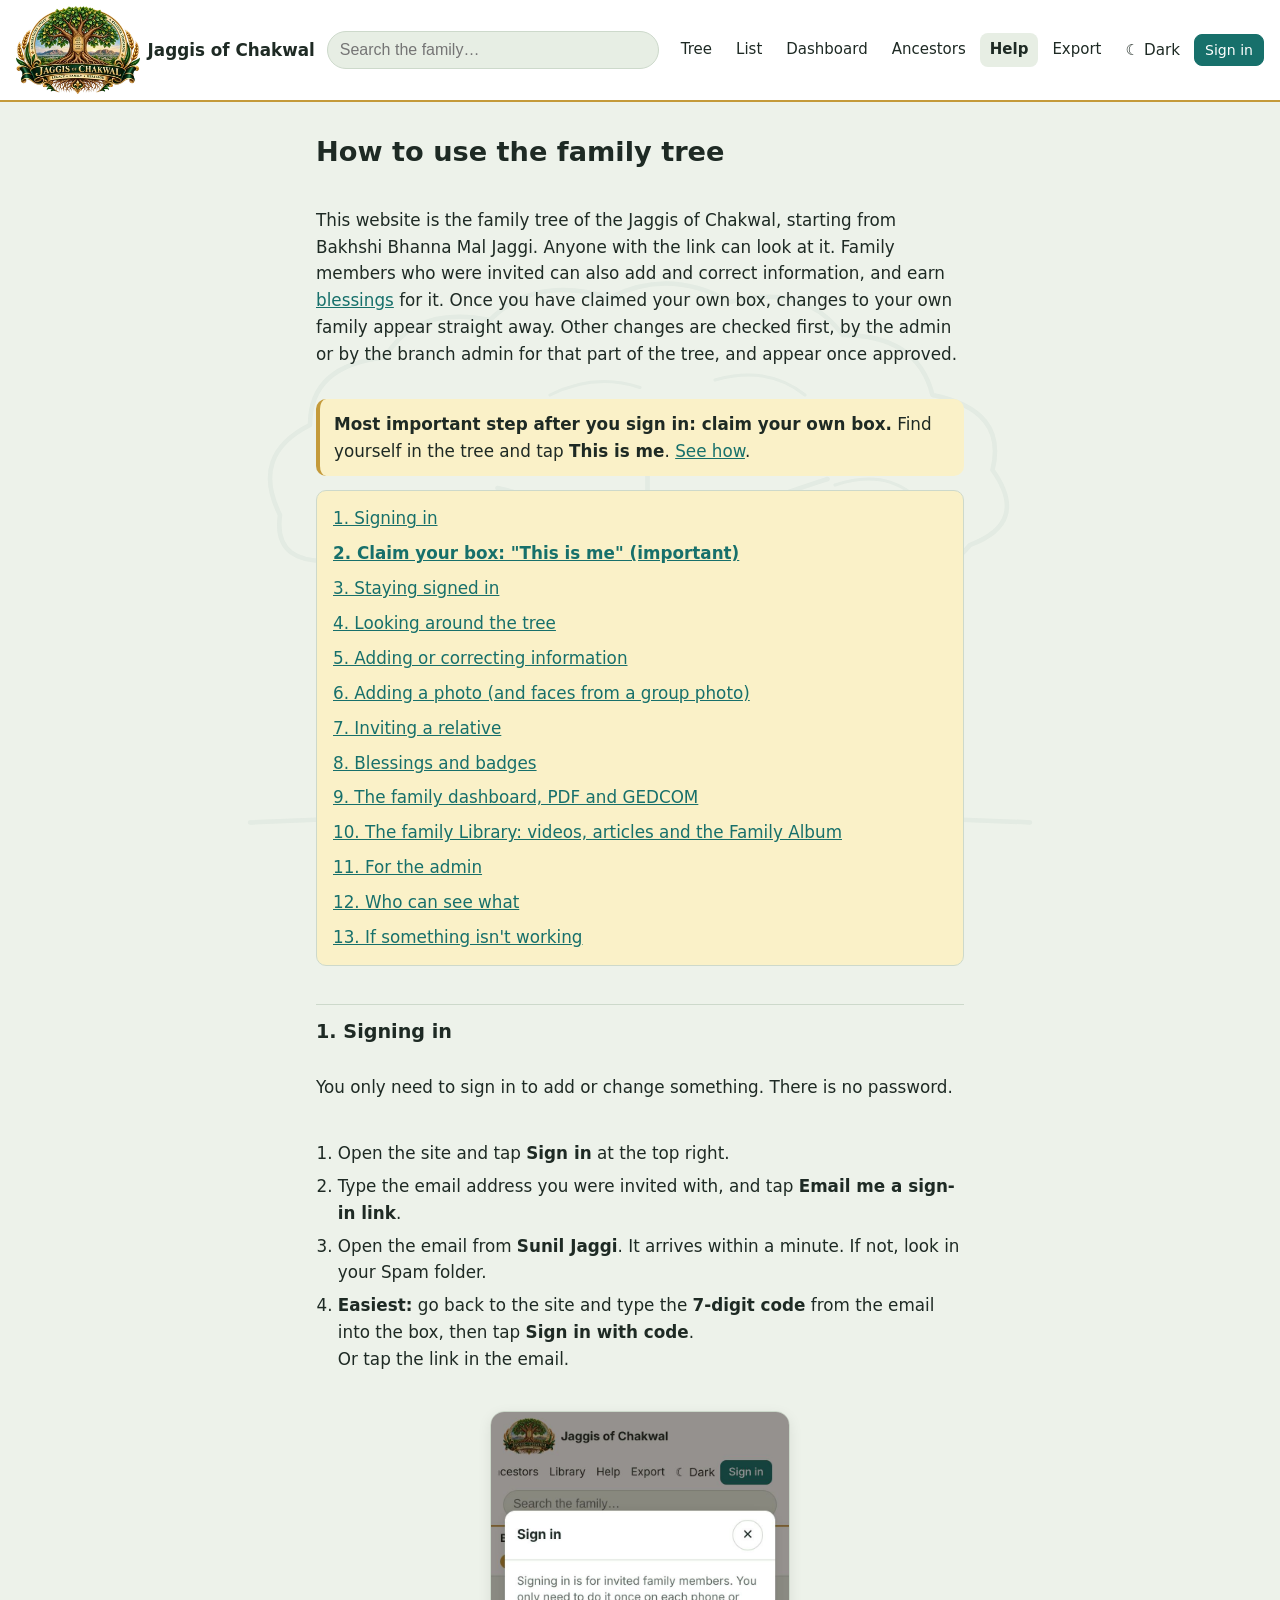
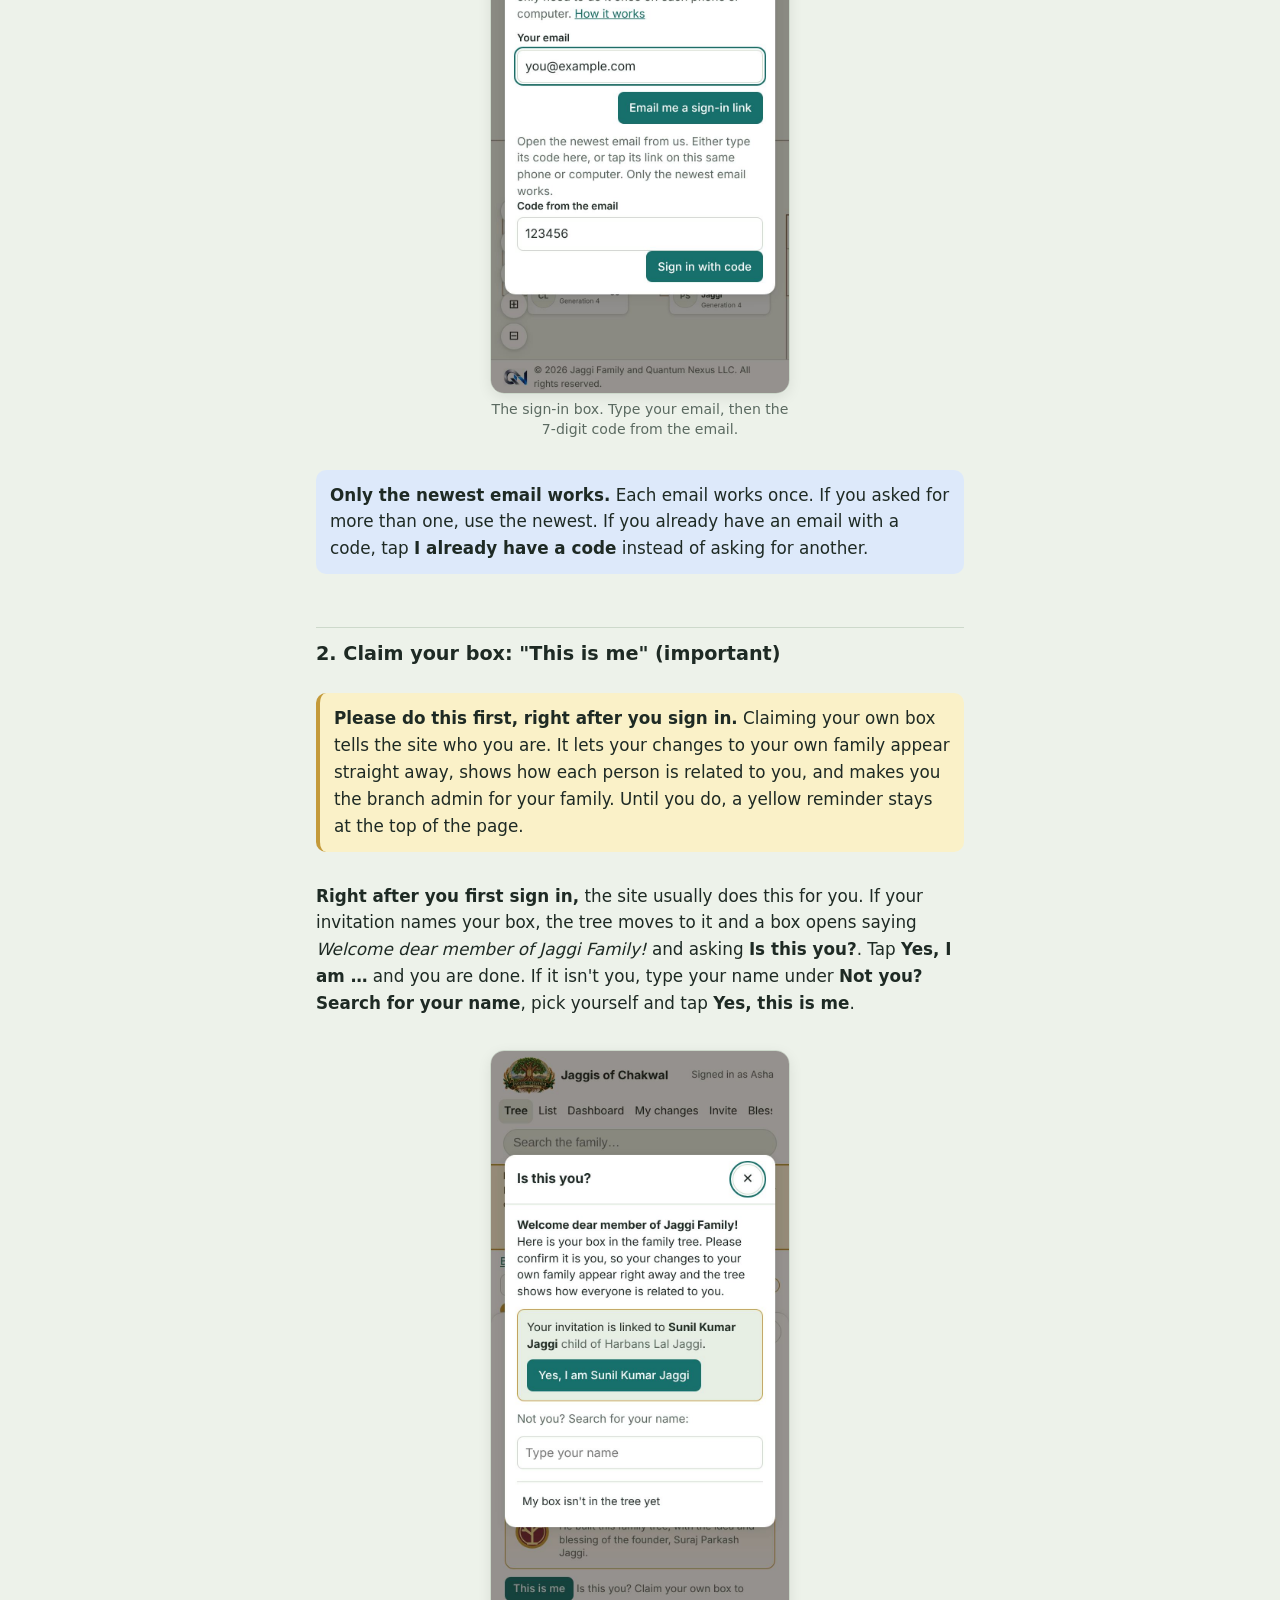
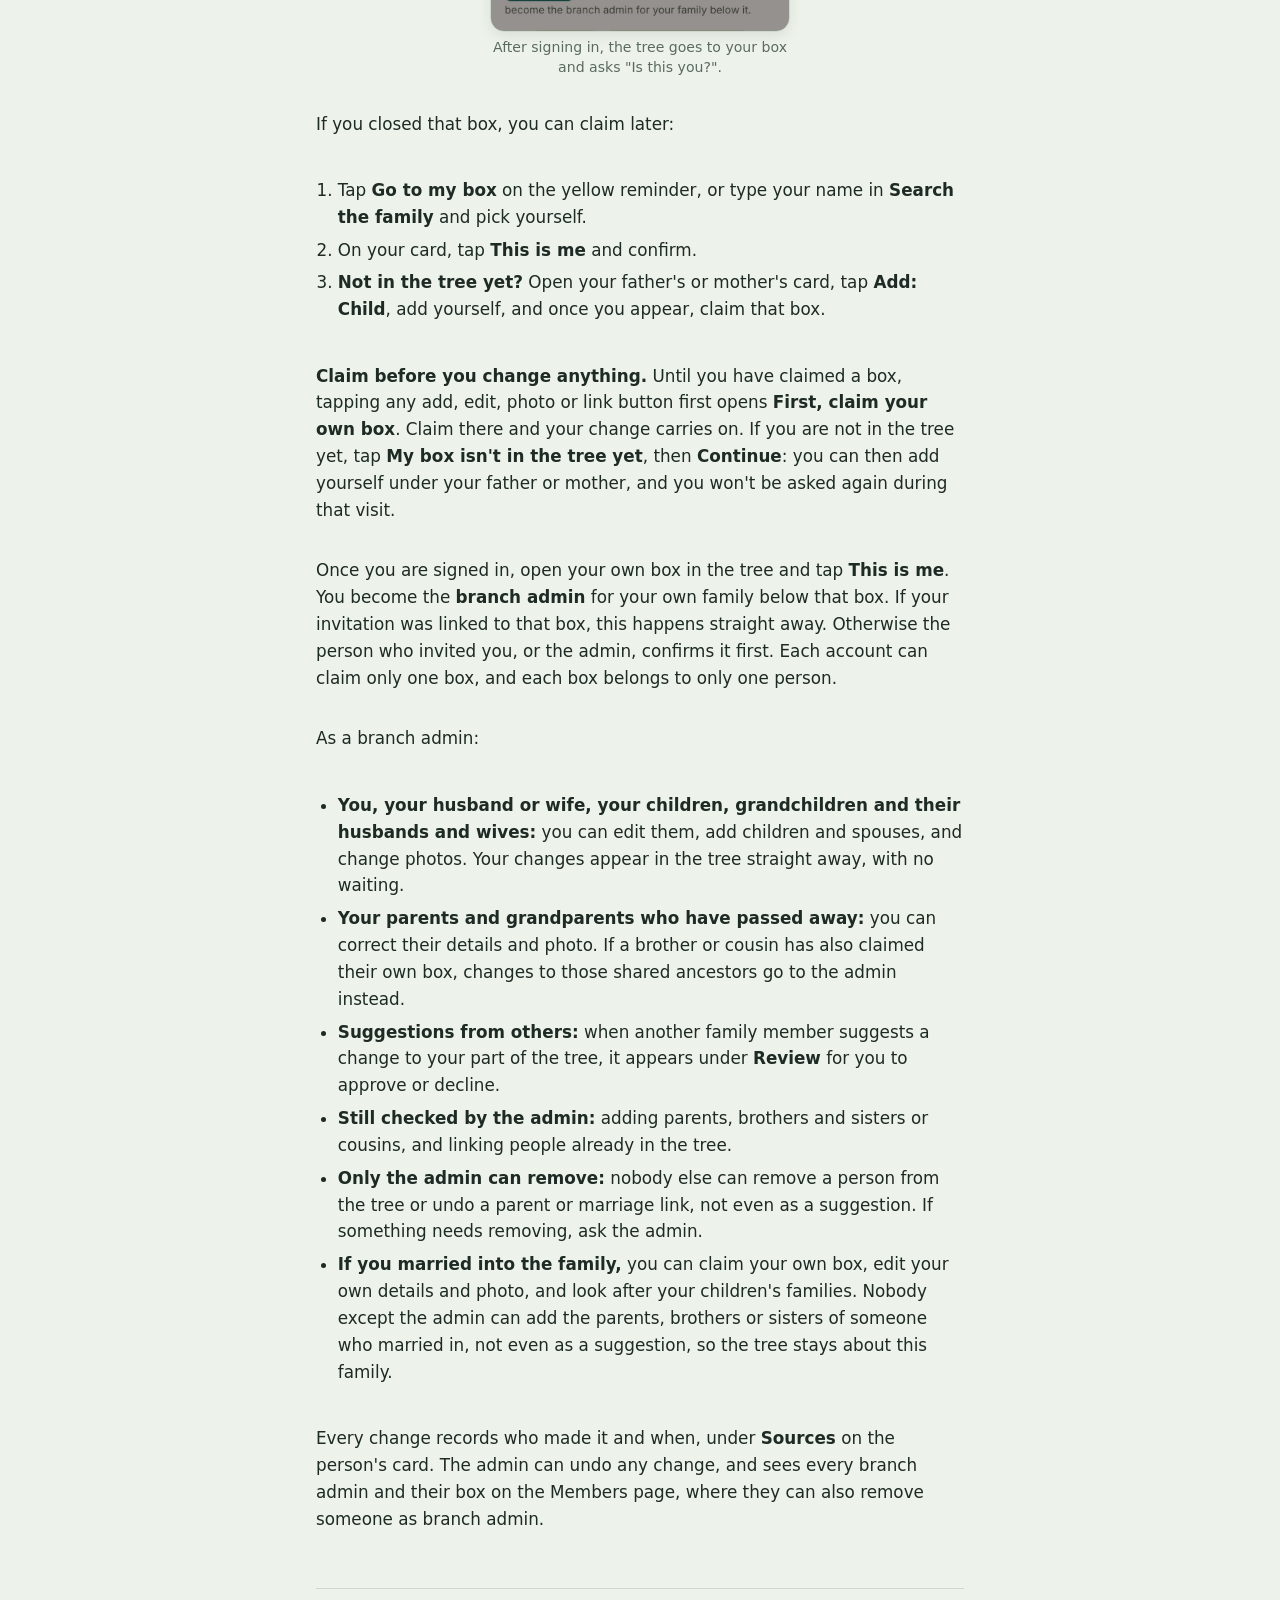
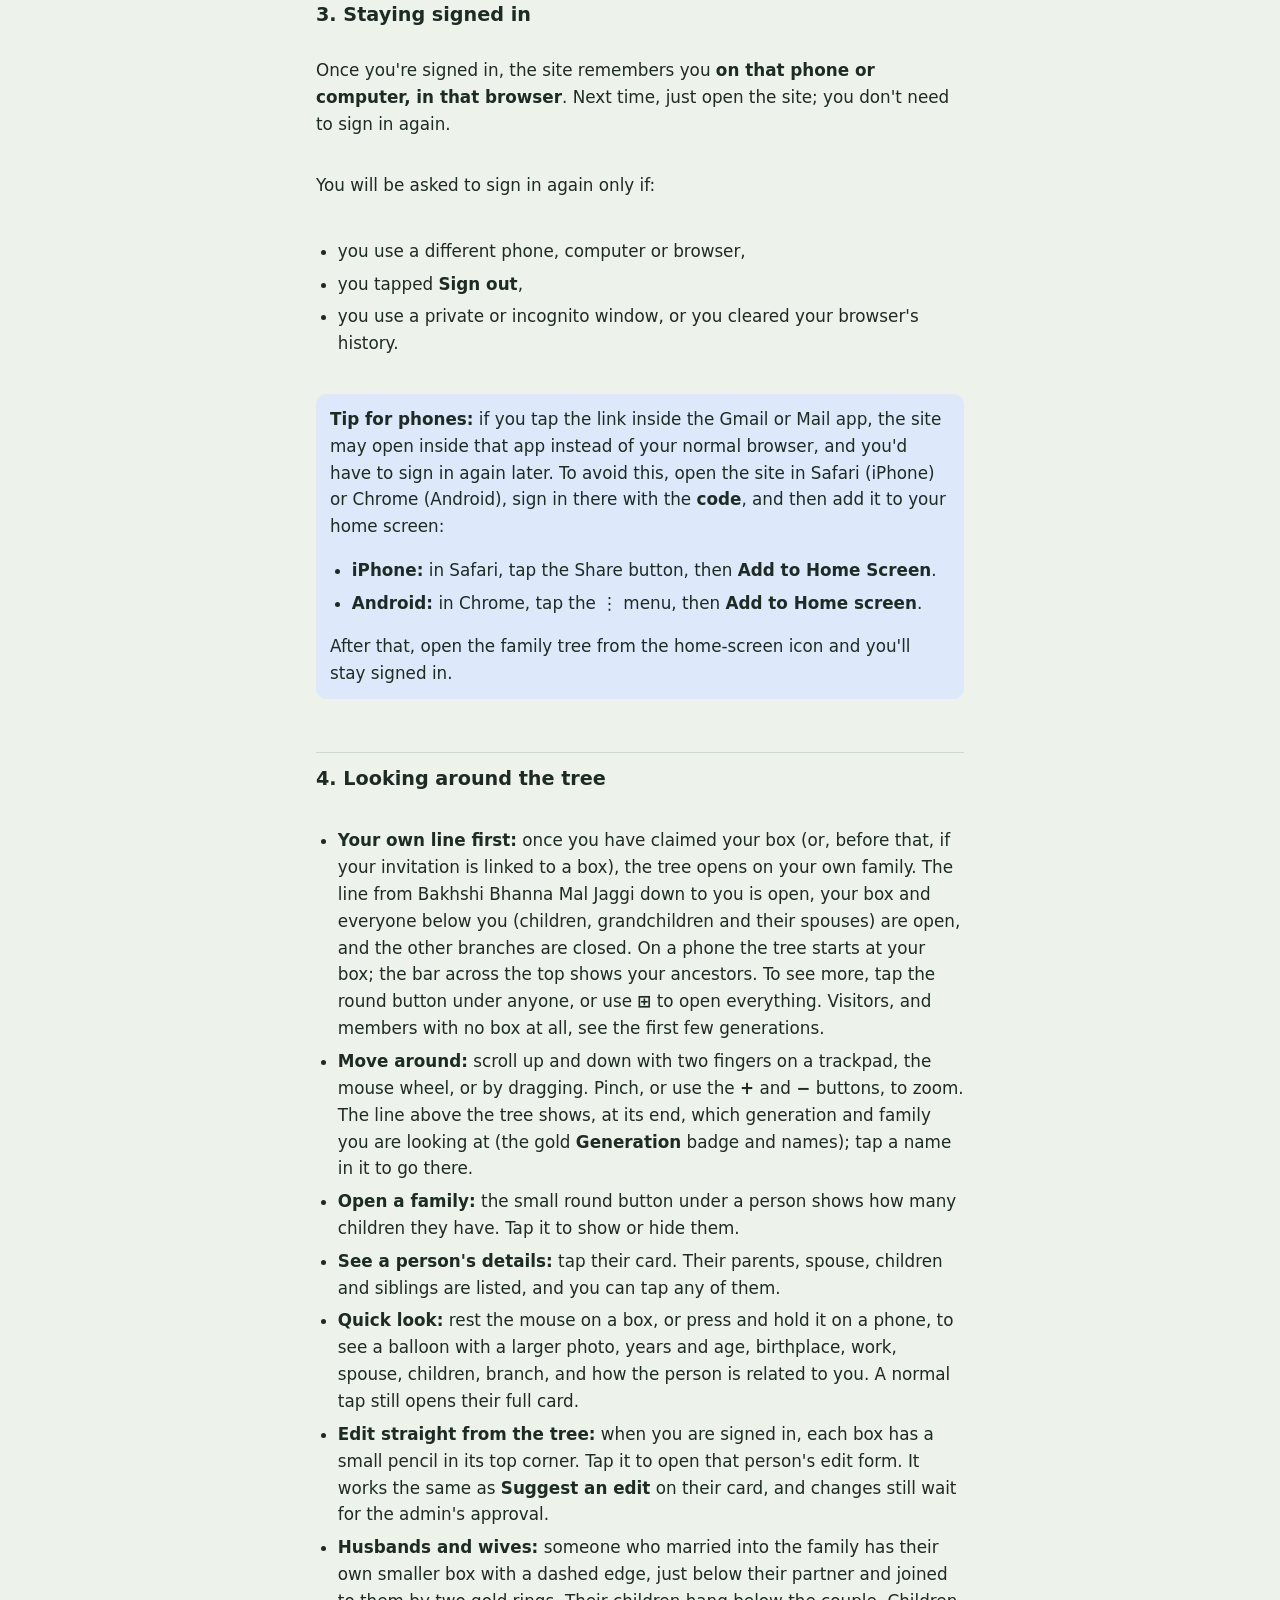
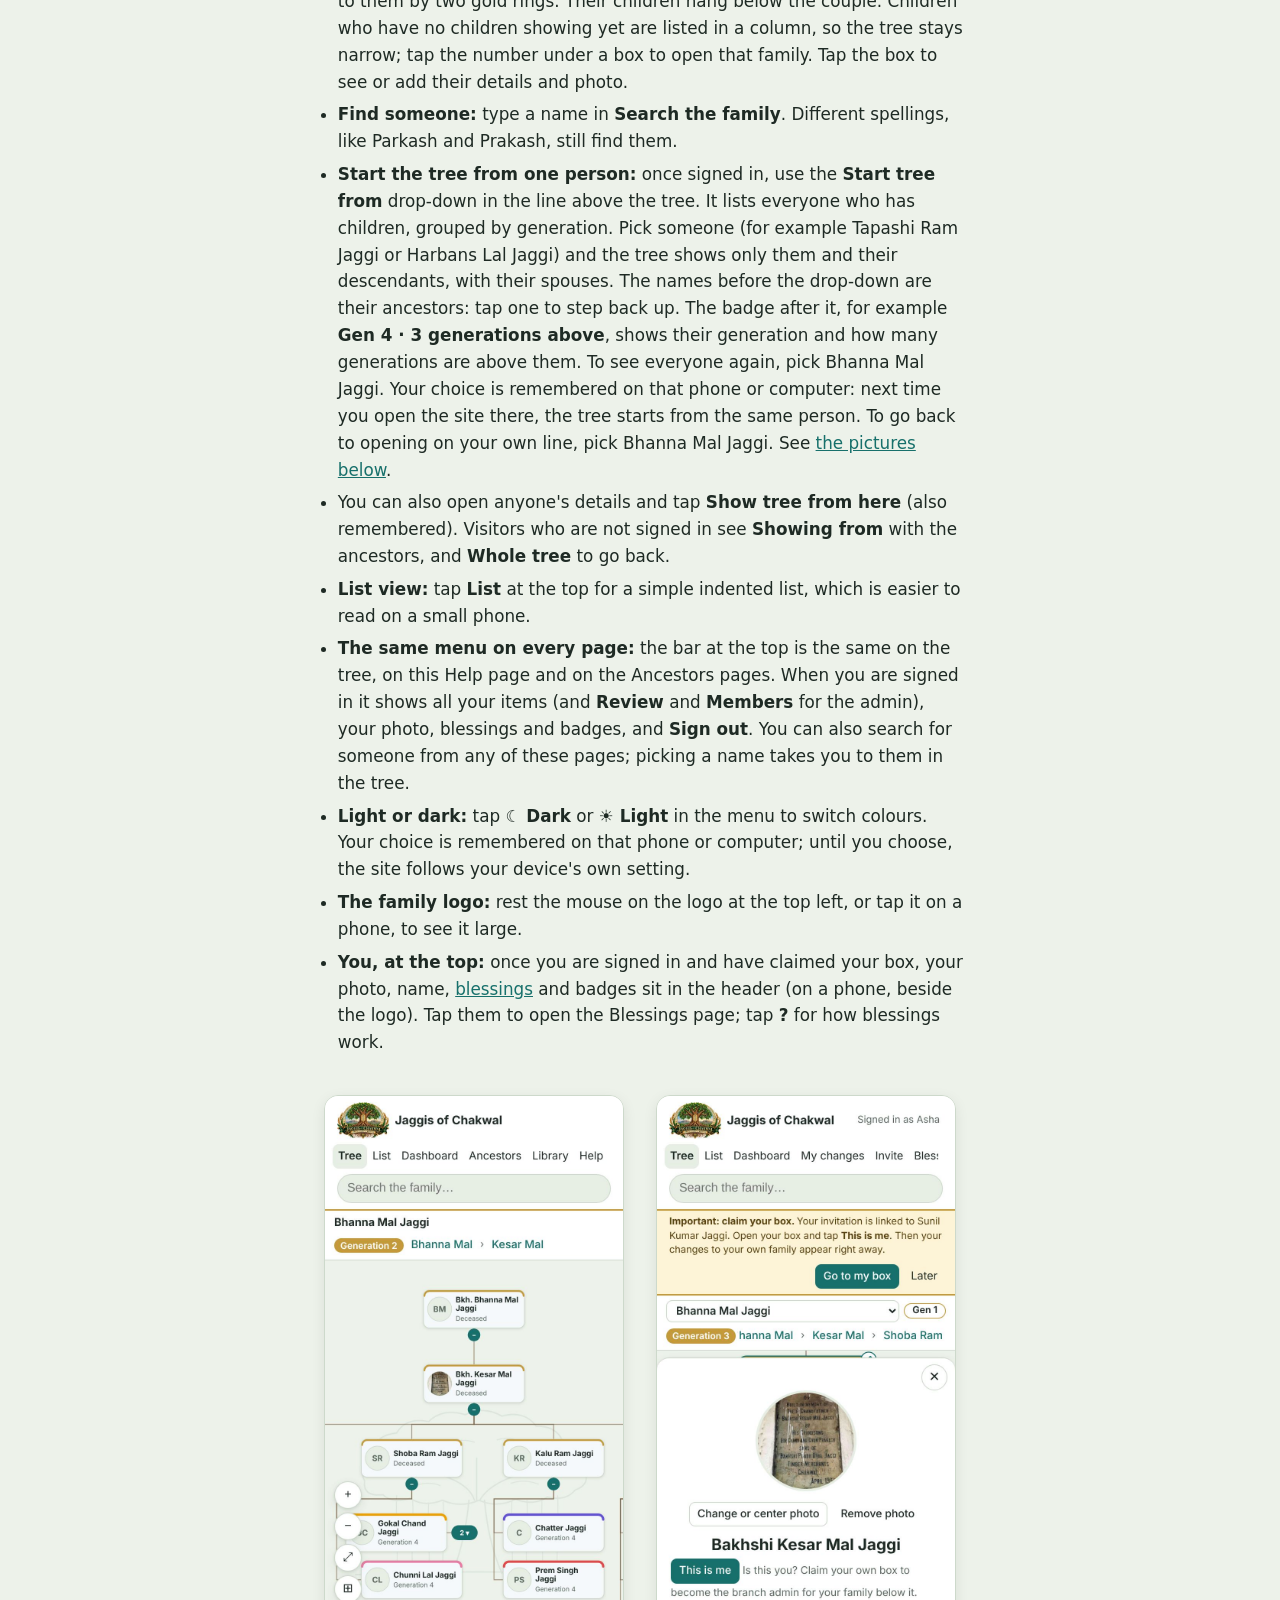
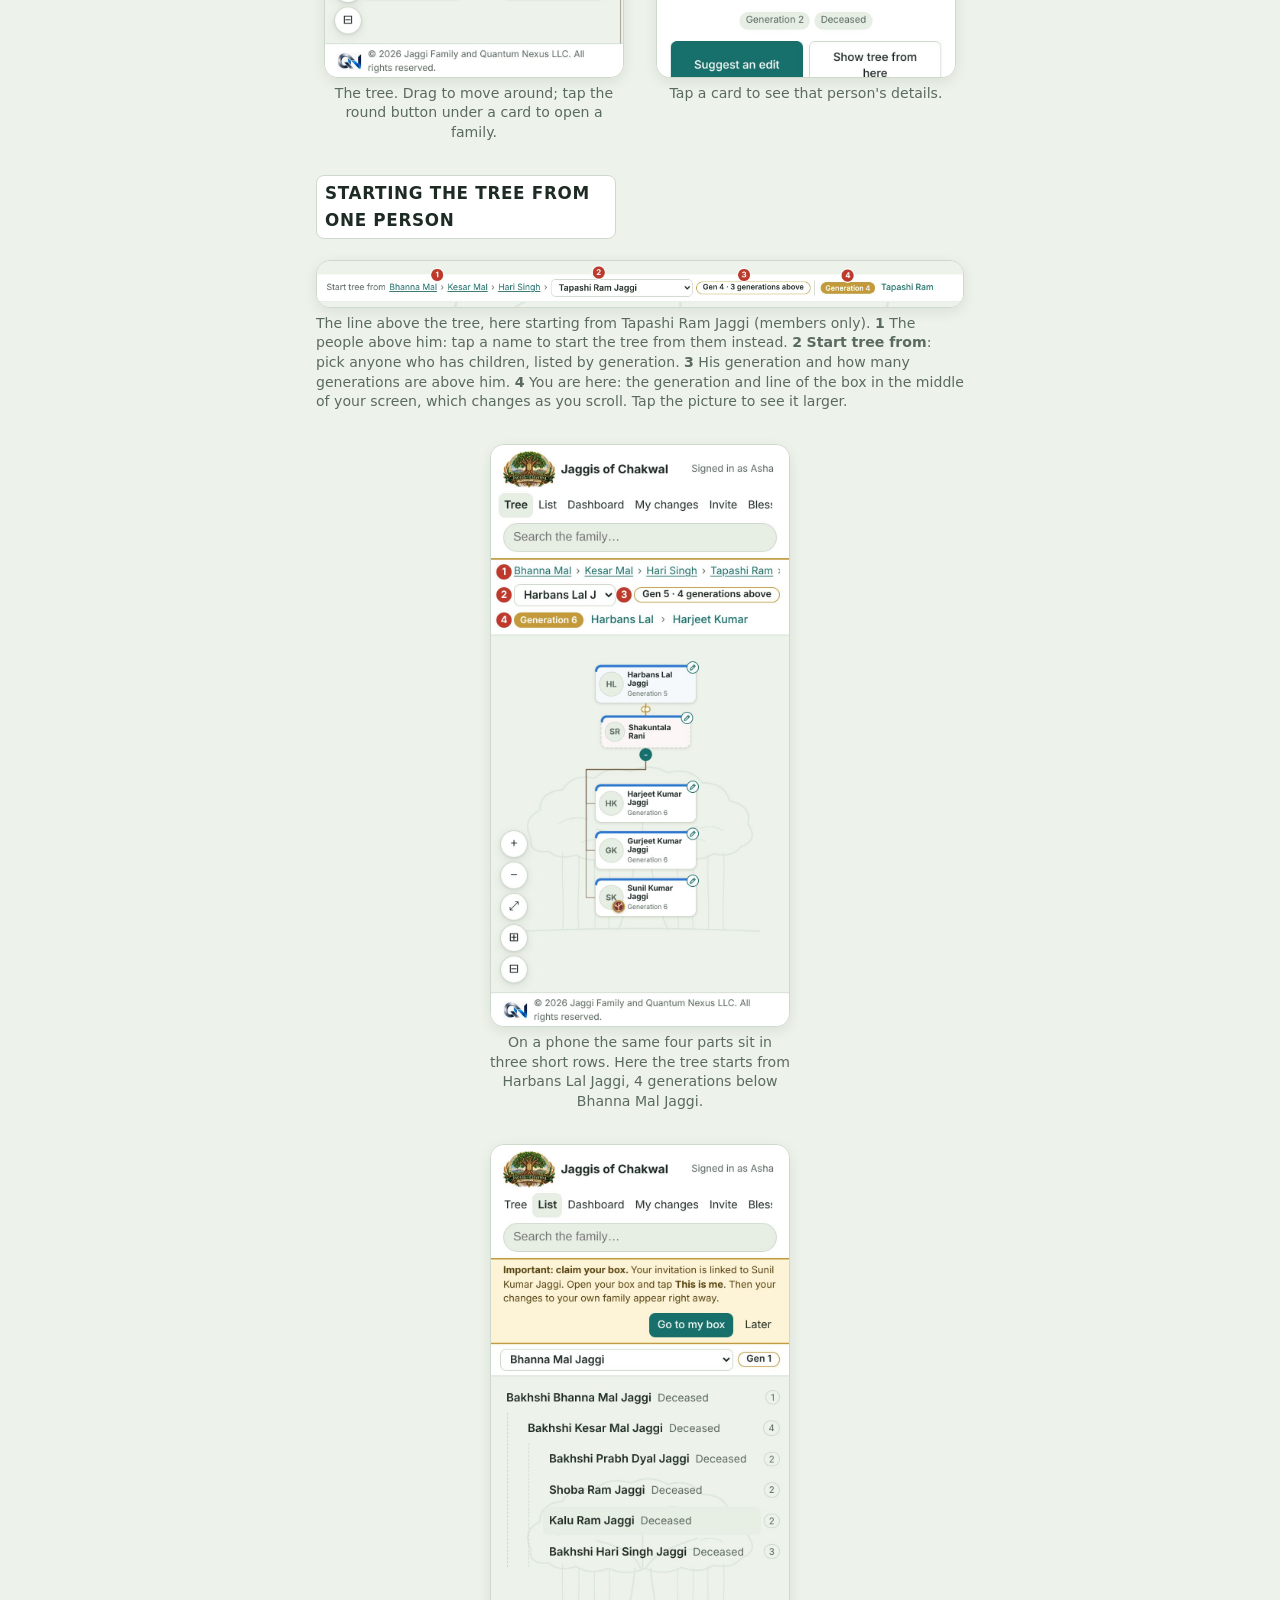
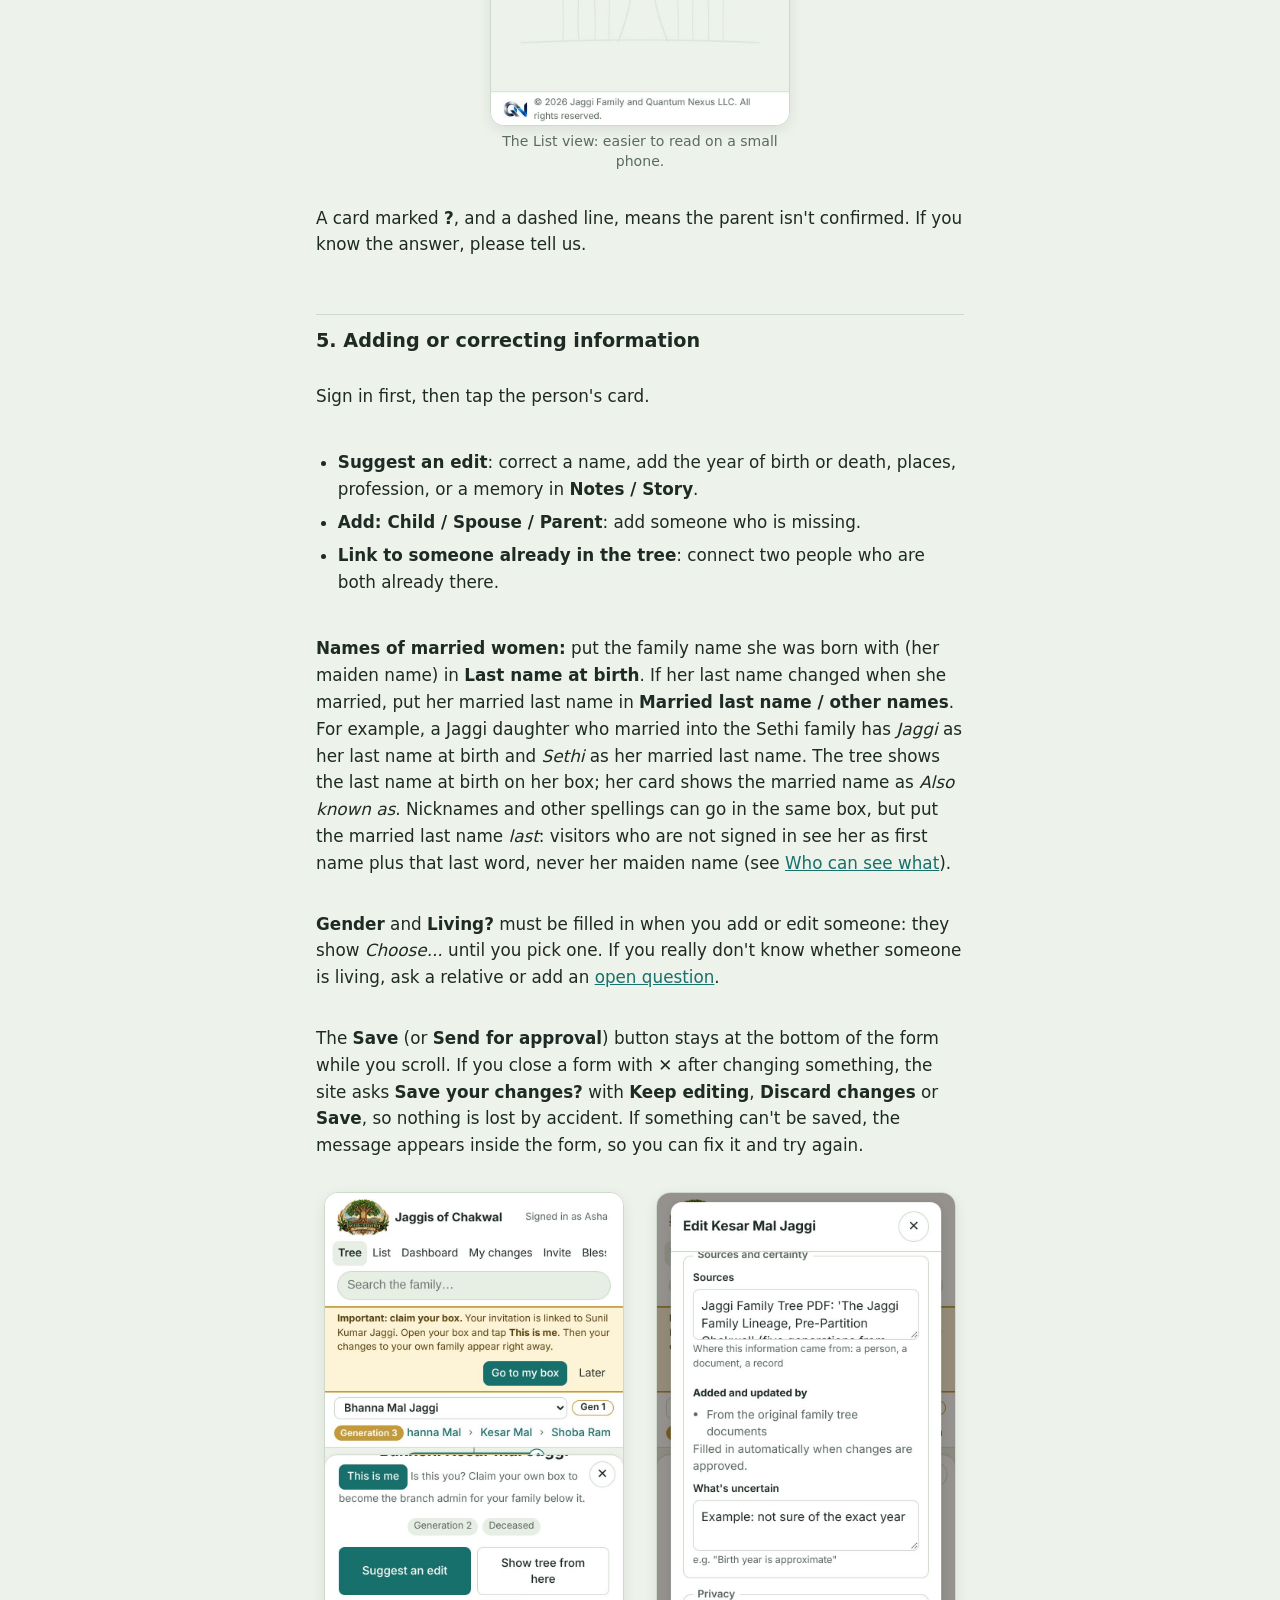
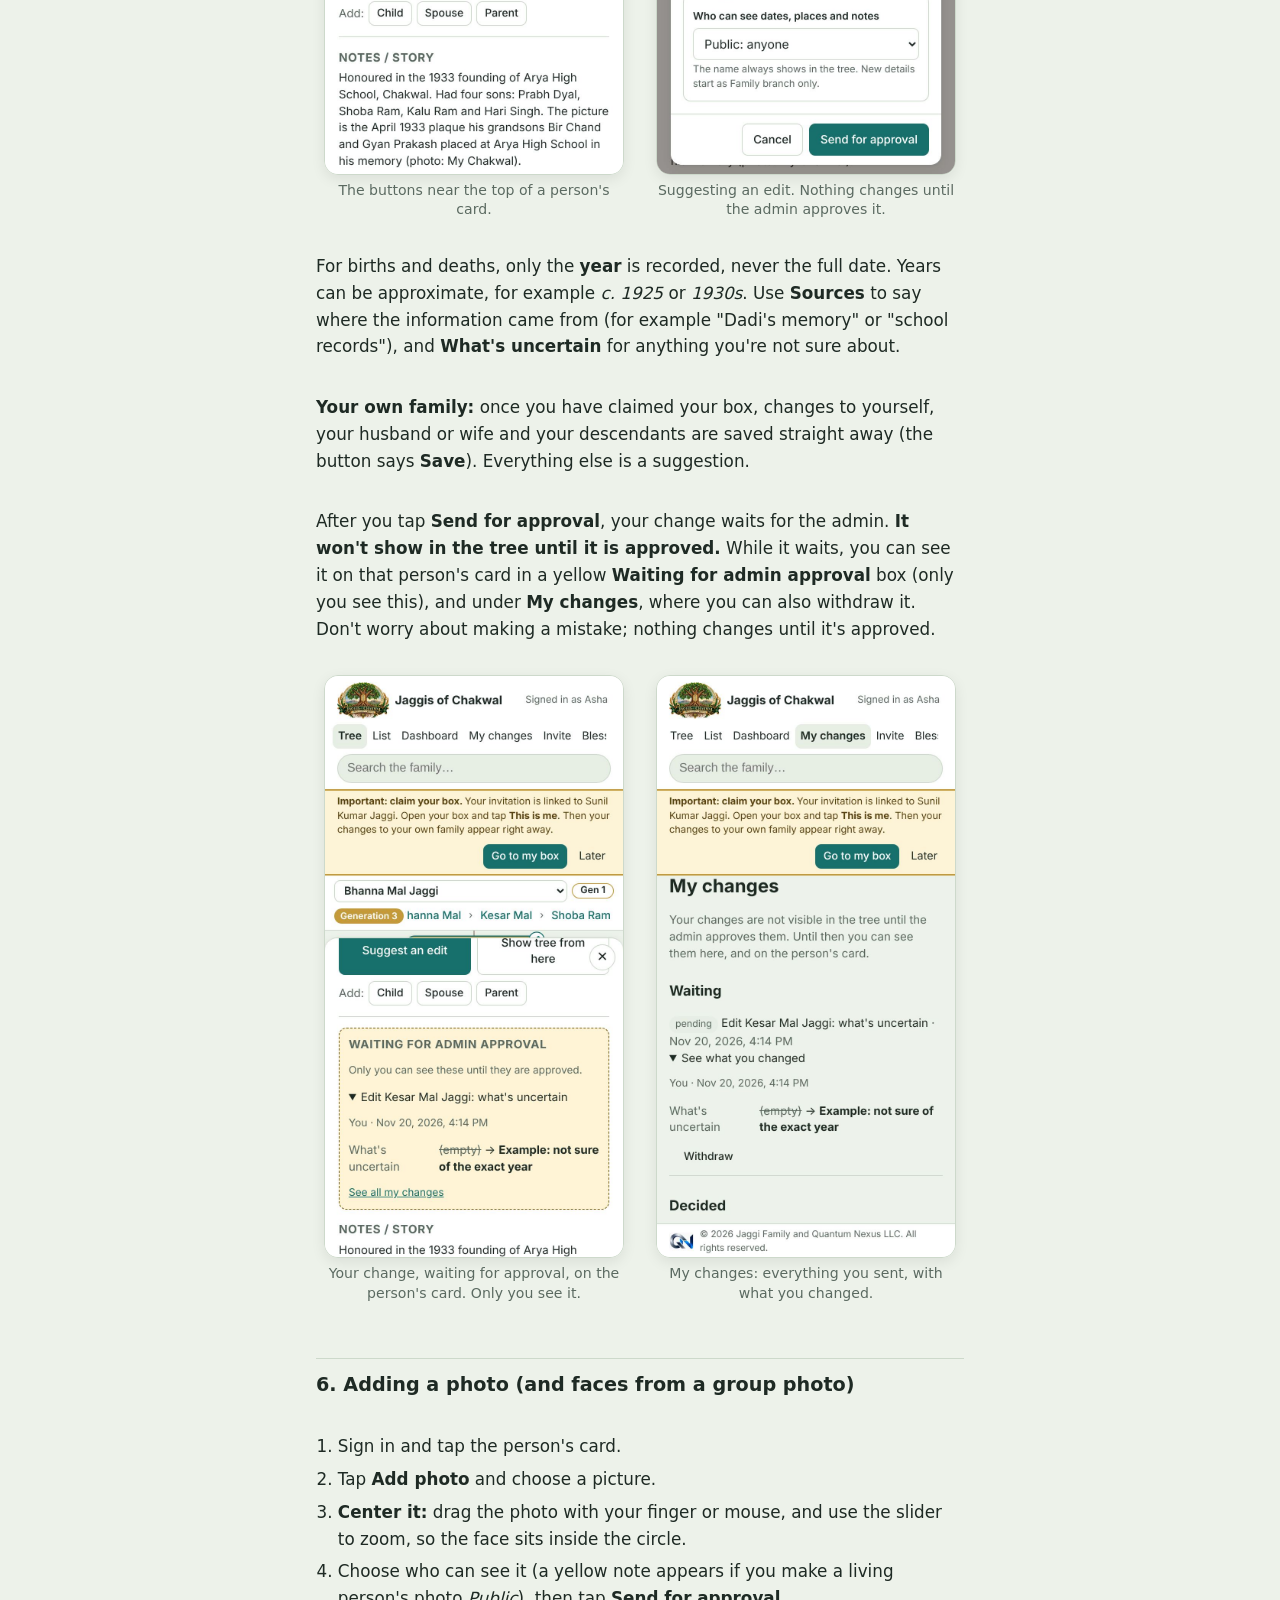
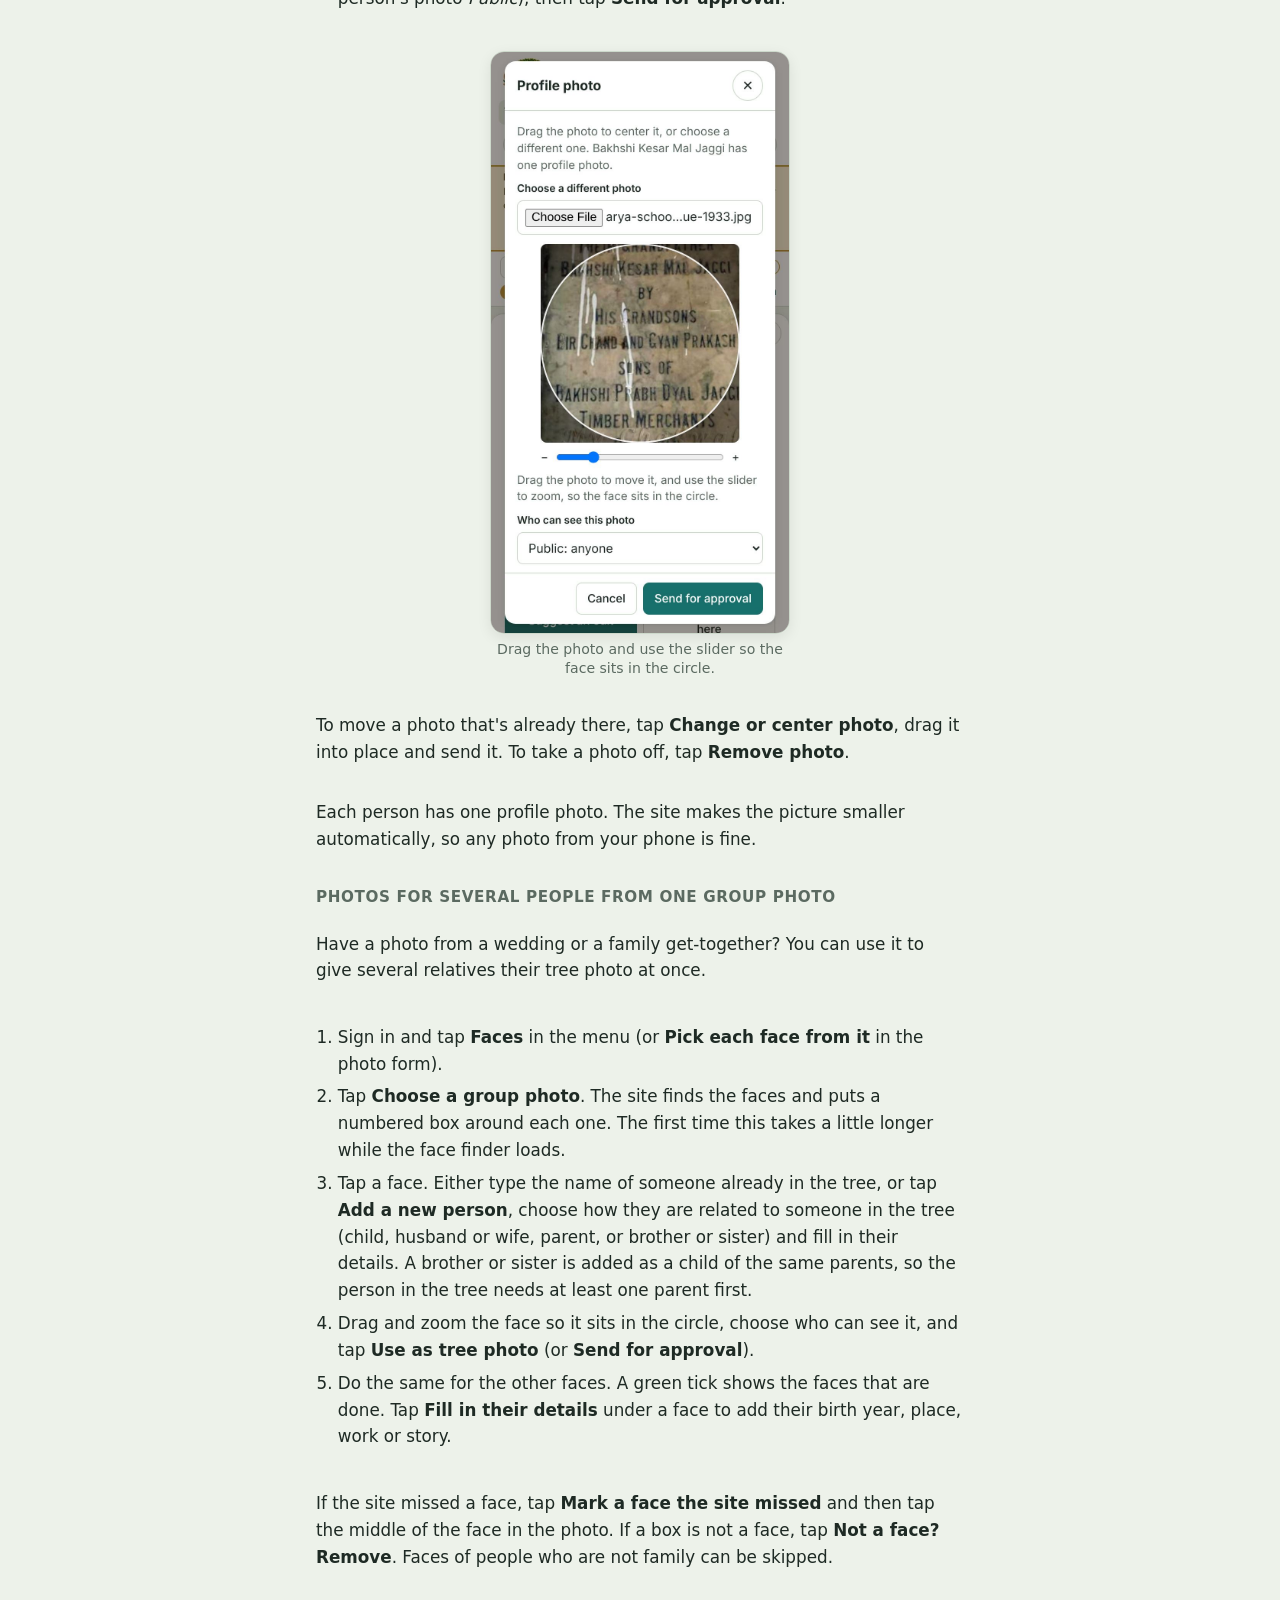
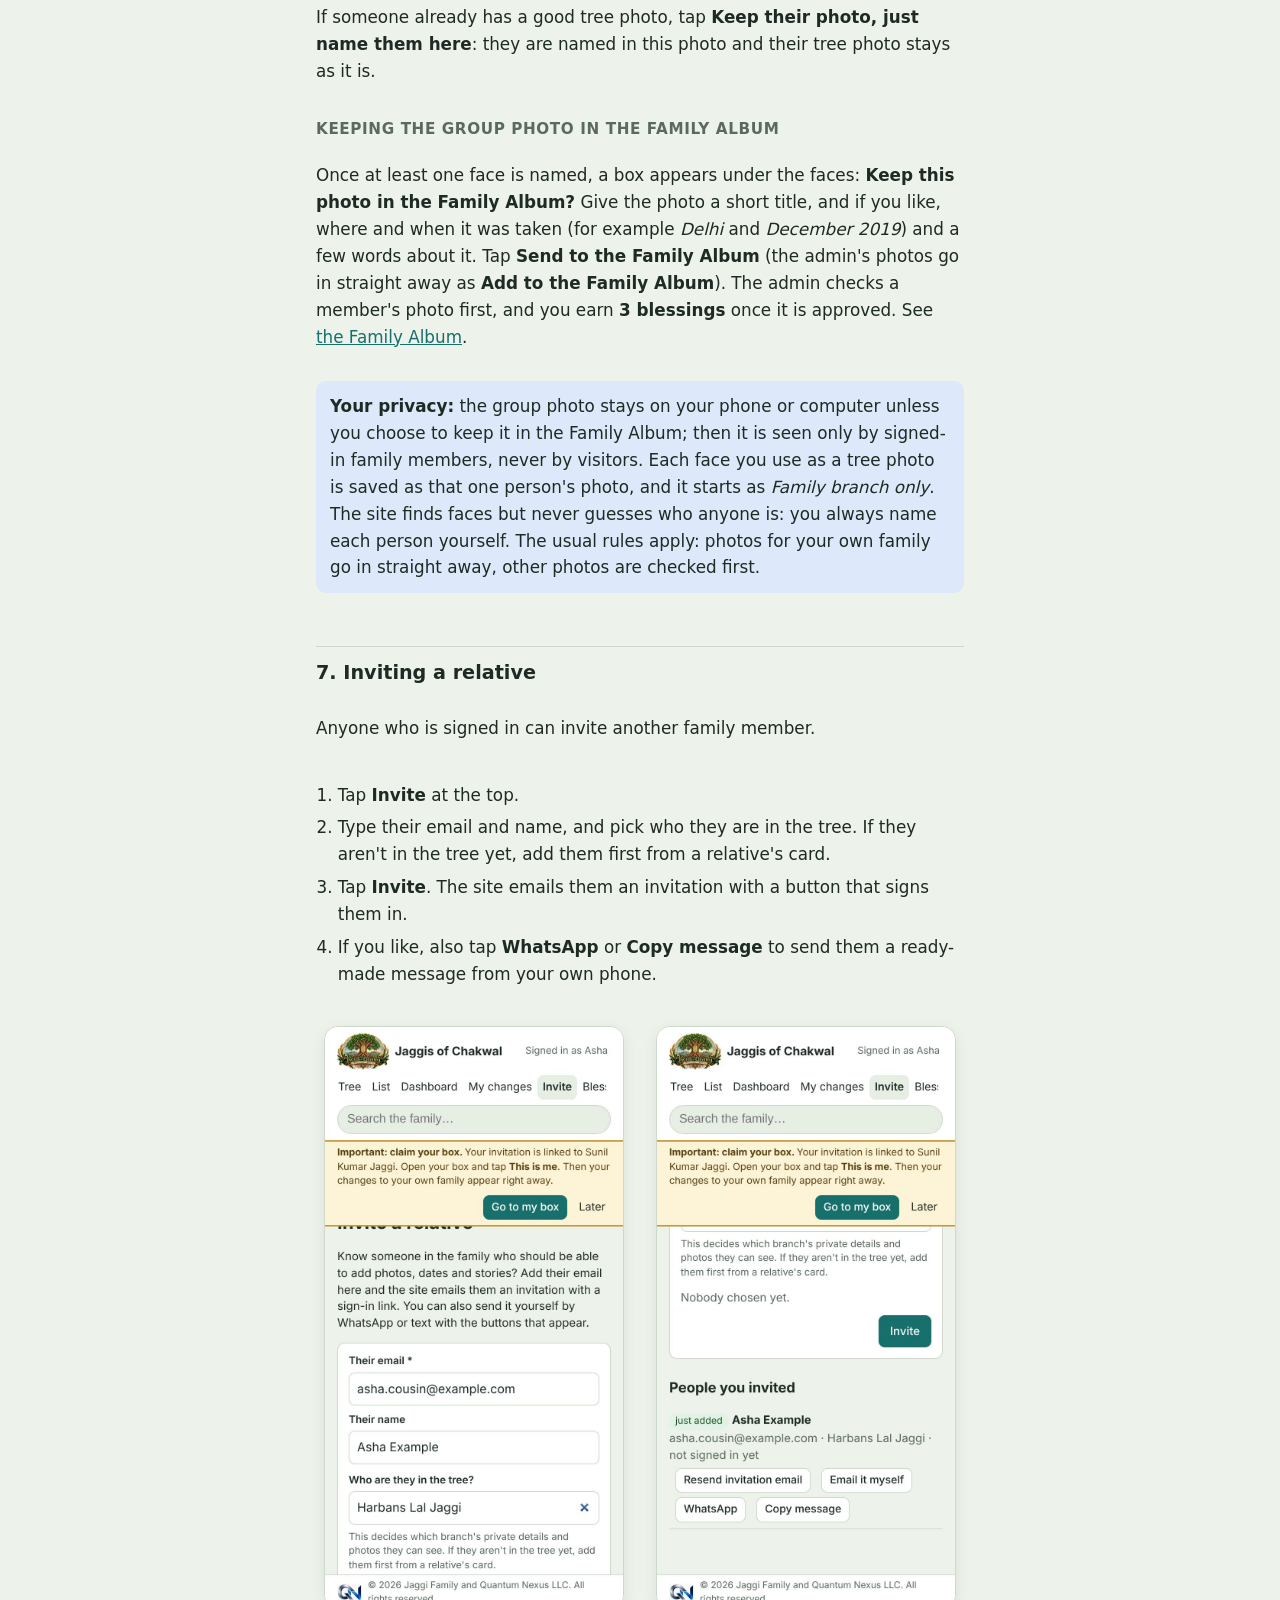
==== site/help.html @ 8d4f8e1f "Library for signed-in family members only Visitors no longer see the Library (menu on every page inc" ====
<!doctype html>
<html lang="en">
<head>
  <meta charset="utf-8">
  <meta name="viewport" content="width=device-width, initial-scale=1, viewport-fit=cover">
  <title>How to use the family tree | Jaggis of Chakwal</title>
  <meta property="og:site_name" content="Jaggis of Chakwal">
  <meta name="description" content="A short guide to the Jaggi family tree website.">
  <meta name="theme-color" content="#17706b">
  <link rel="icon" href="data:image/svg+xml,%3Csvg xmlns='http://www.w3.org/2000/svg' viewBox='0 0 64 64'%3E%3Ccircle cx='32' cy='22' r='18' fill='%232f6b3a'/%3E%3Crect x='28' y='34' width='8' height='24' rx='2' fill='%237a3b12'/%3E%3C/svg%3E">
  <script>try{var t=localStorage.getItem("theme");if(t==="light"||t==="dark")document.documentElement.dataset.theme=t}catch(e){}</script>
  <link rel="stylesheet" href="css/app.css">
  <style>
    body { display: block; height: auto; overflow: auto; }
    .help { max-width: 680px; margin: 0 auto; padding: 20px 16px 64px; font-size: 1.05rem; line-height: 1.6; }
    .help h1 { font-size: 1.7rem; margin-top: 8px; }
    .help h2 { font-size: 1.2rem; margin-top: 2em; padding-top: 0.6em; border-top: 1px solid var(--line); }
    .help ol, .help ul { padding-left: 1.3em; }
    .help li { margin: 0.35em 0; }
    .help .tip.important { background: var(--p-butter); border-left: 4px solid var(--gold, #c49a3a); }
    .help .tip { background: var(--p-sky); border-radius: var(--radius); padding: 12px 14px; margin: 14px 0; }
    .help .toc { background: var(--p-butter); border: 1px solid var(--line); border-radius: var(--radius); padding: 10px 16px; }
    .help .toc a { display: block; padding: 4px 0; }
    .help .back { display: inline-block; margin-top: 2em; }
    kbd, .ui { font-weight: 600; }
    .help::before { position: fixed; background-position: center 85%; opacity: calc(var(--watermark-opacity) * 0.6); }
    .help > * { position: relative; }
    .help .shot { margin: 16px auto; max-width: 300px; text-align: center; }
    .help .shot img { width: 100%; height: auto; border: 1px solid var(--line); border-radius: 14px; box-shadow: 0 4px 14px rgba(0,0,0,0.08); display: block; }
    .help .shot figcaption { font-size: 0.88rem; color: var(--muted); margin-top: 6px; line-height: 1.4; }
    .help .shots { display: grid; grid-template-columns: repeat(auto-fit, minmax(220px, 1fr)); gap: 0 16px; }
    .help .shots .shot { margin: 16px auto; }
    .help .shot.wide { max-width: 100%; }
    .help .shot.wide figcaption { text-align: left; }
    .help-table { width: 100%; border-collapse: collapse; margin: 12px 0; font-size: 0.97rem; }
    .help-table th, .help-table td { text-align: left; padding: 6px 8px; border-bottom: 1px solid var(--line); vertical-align: top; }
    .help-table td:last-child, .help-table th:last-child { text-align: right; white-space: nowrap; }
  </style>
</head>
<body data-page="help">
  <header class="topbar">
    <div class="brand">
      <span class="brand-logo" tabindex="0" role="button" aria-label="Show the family logo larger"><img src="img/brand/jaggis-logo3-168.webp" srcset="img/brand/jaggis-logo3-320.webp 2x" width="124" height="88" alt=""><span class="logo-pop" role="img" aria-label="Jaggis of Chakwal logo: Generations today, a brighter tomorrow. Our roots, our strength, our family. Legacy, family, heritage."><img src="img/brand/jaggis-logo3-800.webp" loading="lazy" width="558" height="400" alt=""></span></span>
      <a href="./" class="site-title">Jaggis of Chakwal</a>
    </div>
    <div class="search-wrap" role="combobox" aria-haspopup="listbox" aria-owns="search-results">
      <input id="search" type="search" placeholder="Search the family…" autocomplete="off" aria-label="Search for a person" aria-controls="search-results">
      <ul id="search-results" role="listbox" hidden></ul>
    </div>
    <div class="top-right">
      <!-- The visitors' menu; js/page-header.js swaps in the same menu as the tree for whoever is signed in. -->
      <nav id="nav" aria-label="Main">
        <a href="./#/tree">Tree</a>
        <a href="./#/outline">List</a>
        <a href="./#/dashboard">Dashboard</a>
        <a href="people/" title="Family members who have passed away, one page each">Ancestors</a>
        <a href="help.html" class="active" aria-current="page">Help</a>
        <a href="./#/export" title="Download the tree as a PDF or a GEDCOM file">Export</a>
      </nav>
      <div id="who" class="who"></div>
    </div>
  </header>

  <main class="help">
    <h1>How to use the family tree</h1>
    <p>This website is the family tree of the Jaggis of Chakwal, starting from Bakhshi Bhanna Mal Jaggi. Anyone with the link can look at it. Family members who were invited can also add and correct information, and earn <a href="#blessings">blessings</a> for it. Once you have claimed your own box, changes to your own family appear straight away. Other changes are checked first, by the admin or by the branch admin for that part of the tree, and appear once approved.</p>
    <div class="tip important"><strong>Most important step after you sign in: claim your own box.</strong> Find yourself in the tree and tap <span class="ui">This is me</span>. <a href="#this-is-me">See how</a>.</div>

    <div class="toc">
      <a href="#sign-in">1. Signing in</a>
      <a href="#this-is-me"><strong>2. Claim your box: "This is me" (important)</strong></a>
      <a href="#stay">3. Staying signed in</a>
      <a href="#look">4. Looking around the tree</a>
      <a href="#edit">5. Adding or correcting information</a>
      <a href="#photo">6. Adding a photo (and faces from a group photo)</a>
      <a href="#invite">7. Inviting a relative</a>
      <a href="#blessings">8. Blessings and badges</a>
      <a href="#dashboard">9. The family dashboard, PDF and GEDCOM</a>
      <a href="#library">10. The family Library: videos, articles and the Family Album</a>
      <a href="#admin">11. For the admin</a>
      <a href="#privacy">12. Who can see what</a>
      <a href="#trouble">13. If something isn't working</a>
    </div>

    <h2 id="sign-in">1. Signing in</h2>
    <p>You only need to sign in to add or change something. There is no password.</p>
    <ol>
      <li>Open the site and tap <span class="ui">Sign in</span> at the top right.</li>
      <li>Type the email address you were invited with, and tap <span class="ui">Email me a sign-in link</span>.</li>
      <li>Open the email from <span class="ui">Sunil Jaggi</span>. It arrives within a minute. If not, look in your Spam folder.</li>
      <li><strong>Easiest:</strong> go back to the site and type the <strong>7-digit code</strong> from the email into the box, then tap <span class="ui">Sign in with code</span>.<br>Or tap the link in the email.</li>
    </ol>
    <figure class="shot"><img src="img/help/sign-in.jpg" width="390" height="760" loading="lazy" alt="The sign-in box. Type your email, then the 7-digit code from the email."><figcaption>The sign-in box. Type your email, then the 7-digit code from the email.</figcaption></figure>
    <div class="tip"><strong>Only the newest email works.</strong> Each email works once. If you asked for more than one, use the newest. If you already have an email with a code, tap <span class="ui">I already have a code</span> instead of asking for another.</div>

    <h2 id="this-is-me">2. Claim your box: "This is me" (important)</h2>
    <div class="tip important"><strong>Please do this first, right after you sign in.</strong> Claiming your own box tells the site who you are. It lets your changes to your own family appear straight away, shows how each person is related to you, and makes you the branch admin for your family. Until you do, a yellow reminder stays at the top of the page.</div>
    <p><strong>Right after you first sign in,</strong> the site usually does this for you. If your invitation names your box, the tree moves to it and a box opens saying <em>Welcome dear member of Jaggi Family!</em> and asking <span class="ui">Is this you?</span>. Tap <span class="ui">Yes, I am …</span> and you are done. If it isn't you, type your name under <span class="ui">Not you? Search for your name</span>, pick yourself and tap <span class="ui">Yes, this is me</span>.</p>
    <figure class="shot"><img src="img/help/claim-welcome.jpg" width="390" height="760" loading="lazy" alt="After signing in: the tree goes to your box and asks Is this you?"><figcaption>After signing in, the tree goes to your box and asks "Is this you?".</figcaption></figure>
    <p>If you closed that box, you can claim later:</p>
    <ol>
      <li>Tap <span class="ui">Go to my box</span> on the yellow reminder, or type your name in <span class="ui">Search the family</span> and pick yourself.</li>
      <li>On your card, tap <span class="ui">This is me</span> and confirm.</li>
      <li><strong>Not in the tree yet?</strong> Open your father's or mother's card, tap <span class="ui">Add: Child</span>, add yourself, and once you appear, claim that box.</li>
    </ol>
    <p><strong>Claim before you change anything.</strong> Until you have claimed a box, tapping any add, edit, photo or link button first opens <span class="ui">First, claim your own box</span>. Claim there and your change carries on. If you are not in the tree yet, tap <span class="ui">My box isn't in the tree yet</span>, then <span class="ui">Continue</span>: you can then add yourself under your father or mother, and you won't be asked again during that visit.</p>
    <p>Once you are signed in, open your own box in the tree and tap <span class="ui">This is me</span>. You become the <strong>branch admin</strong> for your own family below that box. If your invitation was linked to that box, this happens straight away. Otherwise the person who invited you, or the admin, confirms it first. Each account can claim only one box, and each box belongs to only one person.</p>
    <p>As a branch admin:</p>
    <ul>
      <li><strong>You, your husband or wife, your children, grandchildren and their husbands and wives:</strong> you can edit them, add children and spouses, and change photos. Your changes appear in the tree straight away, with no waiting.</li>
      <li><strong>Your parents and grandparents who have passed away:</strong> you can correct their details and photo. If a brother or cousin has also claimed their own box, changes to those shared ancestors go to the admin instead.</li>
      <li><strong>Suggestions from others:</strong> when another family member suggests a change to your part of the tree, it appears under <span class="ui">Review</span> for you to approve or decline.</li>
      <li><strong>Still checked by the admin:</strong> adding parents, brothers and sisters or cousins, and linking people already in the tree.</li>
      <li><strong>Only the admin can remove:</strong> nobody else can remove a person from the tree or undo a parent or marriage link, not even as a suggestion. If something needs removing, ask the admin.</li>
      <li><strong>If you married into the family,</strong> you can claim your own box, edit your own details and photo, and look after your children's families. Nobody except the admin can add the parents, brothers or sisters of someone who married in, not even as a suggestion, so the tree stays about this family.</li>
    </ul>
    <p>Every change records who made it and when, under <span class="ui">Sources</span> on the person's card. The admin can undo any change, and sees every branch admin and their box on the Members page, where they can also remove someone as branch admin.</p>

    <h2 id="stay">3. Staying signed in</h2>
    <p>Once you're signed in, the site remembers you <strong>on that phone or computer, in that browser</strong>. Next time, just open the site; you don't need to sign in again.</p>
    <p>You will be asked to sign in again only if:</p>
    <ul>
      <li>you use a different phone, computer or browser,</li>
      <li>you tapped <span class="ui">Sign out</span>,</li>
      <li>you use a private or incognito window, or you cleared your browser's history.</li>
    </ul>
    <div class="tip">
      <strong>Tip for phones:</strong> if you tap the link inside the Gmail or Mail app, the site may open inside that app instead of your normal browser, and you'd have to sign in again later. To avoid this, open the site in Safari (iPhone) or Chrome (Android), sign in there with the <strong>code</strong>, and then add it to your home screen:
      <ul>
        <li><strong>iPhone:</strong> in Safari, tap the Share button, then <span class="ui">Add to Home Screen</span>.</li>
        <li><strong>Android:</strong> in Chrome, tap the ⋮ menu, then <span class="ui">Add to Home screen</span>.</li>
      </ul>
      After that, open the family tree from the home-screen icon and you'll stay signed in.
    </div>

    <h2 id="look">4. Looking around the tree</h2>
    <ul>
      <li><strong>Your own line first:</strong> once you have claimed your box (or, before that, if your invitation is linked to a box), the tree opens on your own family. The line from Bakhshi Bhanna Mal Jaggi down to you is open, your box and everyone below you (children, grandchildren and their spouses) are open, and the other branches are closed. On a phone the tree starts at your box; the bar across the top shows your ancestors. To see more, tap the round button under anyone, or use <span class="ui">⊞</span> to open everything. Visitors, and members with no box at all, see the first few generations.</li>
      <li><strong>Move around:</strong> scroll up and down with two fingers on a trackpad, the mouse wheel, or by dragging. Pinch, or use the <span class="ui">+</span> and <span class="ui">−</span> buttons, to zoom. The line above the tree shows, at its end, which generation and family you are looking at (the gold <span class="ui">Generation</span> badge and names); tap a name in it to go there.</li>
      <li><strong>Open a family:</strong> the small round button under a person shows how many children they have. Tap it to show or hide them.</li>
      <li><strong>See a person's details:</strong> tap their card. Their parents, spouse, children and siblings are listed, and you can tap any of them.</li>
      <li><strong>Quick look:</strong> rest the mouse on a box, or press and hold it on a phone, to see a balloon with a larger photo, years and age, birthplace, work, spouse, children, branch, and how the person is related to you. A normal tap still opens their full card.</li>
      <li><strong>Edit straight from the tree:</strong> when you are signed in, each box has a small pencil in its top corner. Tap it to open that person's edit form. It works the same as <span class="ui">Suggest an edit</span> on their card, and changes still wait for the admin's approval.</li>
      <li><strong>Husbands and wives:</strong> someone who married into the family has their own smaller box with a dashed edge, just below their partner and joined to them by two gold rings. Their children hang below the couple. Children who have no children showing yet are listed in a column, so the tree stays narrow; tap the number under a box to open that family. Tap the box to see or add their details and photo.</li>
      <li><strong>Find someone:</strong> type a name in <span class="ui">Search the family</span>. Different spellings, like Parkash and Prakash, still find them.</li>
      <li><strong>Start the tree from one person:</strong> once signed in, use the <span class="ui">Start tree from</span> drop-down in the line above the tree. It lists everyone who has children, grouped by generation. Pick someone (for example Tapashi Ram Jaggi or Harbans Lal Jaggi) and the tree shows only them and their descendants, with their spouses. The names before the drop-down are their ancestors: tap one to step back up. The badge after it, for example <span class="ui">Gen 4 · 3 generations above</span>, shows their generation and how many generations are above them. To see everyone again, pick Bhanna Mal Jaggi. Your choice is remembered on that phone or computer: next time you open the site there, the tree starts from the same person. To go back to opening on your own line, pick Bhanna Mal Jaggi. See <a href="#start-from">the pictures below</a>.</li>
      <li>You can also open anyone's details and tap <span class="ui">Show tree from here</span> (also remembered). Visitors who are not signed in see <span class="ui">Showing from</span> with the ancestors, and <span class="ui">Whole tree</span> to go back.</li>
      <li><strong>List view:</strong> tap <span class="ui">List</span> at the top for a simple indented list, which is easier to read on a small phone.</li>
      <li><strong>The same menu on every page:</strong> the bar at the top is the same on the tree, on this Help page and on the Ancestors pages. When you are signed in it shows all your items (and <span class="ui">Review</span> and <span class="ui">Members</span> for the admin), your photo, blessings and badges, and <span class="ui">Sign out</span>. You can also search for someone from any of these pages; picking a name takes you to them in the tree.</li>
      <li><strong>Light or dark:</strong> tap <span class="ui">☾ Dark</span> or <span class="ui">☀ Light</span> in the menu to switch colours. Your choice is remembered on that phone or computer; until you choose, the site follows your device's own setting.</li>
      <li><strong>The family logo:</strong> rest the mouse on the logo at the top left, or tap it on a phone, to see it large.</li>
      <li><strong>You, at the top:</strong> once you are signed in and have claimed your box, your photo, name, <a href="#blessings">blessings</a> and badges sit in the header (on a phone, beside the logo). Tap them to open the Blessings page; tap <span class="ui">?</span> for how blessings work.</li>
    </ul>
    <div class="shots">
      <figure class="shot"><img src="img/help/tree.jpg" width="390" height="760" loading="lazy" alt="The tree. Drag to move around; tap the round button under a card to open a family."><figcaption>The tree. Drag to move around; tap the round button under a card to open a family.</figcaption></figure>
      <figure class="shot"><img src="img/help/person-card.jpg" width="390" height="760" loading="lazy" alt="Tap a card to see that person's details."><figcaption>Tap a card to see that person's details.</figcaption></figure>
    </div>
    <h3 id="start-from">Starting the tree from one person</h3>
    <figure class="shot wide"><a href="img/help/start-from.jpg" target="_blank" rel="noopener" title="Open the picture full size"><img src="img/help/start-from.jpg" width="1080" height="76" loading="lazy" alt="The line above the tree when it starts from Tapashi Ram Jaggi, with four numbered parts."></a><figcaption>The line above the tree, here starting from Tapashi Ram Jaggi (members only). <strong>1</strong> The people above him: tap a name to start the tree from them instead. <strong>2</strong> <span class="ui">Start tree from</span>: pick anyone who has children, listed by generation. <strong>3</strong> His generation and how many generations are above him. <strong>4</strong> You are here: the generation and line of the box in the middle of your screen, which changes as you scroll. Tap the picture to see it larger.</figcaption></figure>
    <figure class="shot"><img src="img/help/start-from-phone.jpg" width="390" height="760" loading="lazy" alt="On a phone the same four parts sit in three short rows above the tree."><figcaption>On a phone the same four parts sit in three short rows. Here the tree starts from Harbans Lal Jaggi, 4 generations below Bhanna Mal Jaggi.</figcaption></figure>
    <figure class="shot"><img src="img/help/list.jpg" width="390" height="760" loading="lazy" alt="The List view: easier to read on a small phone."><figcaption>The List view: easier to read on a small phone.</figcaption></figure>
    <p>A card marked <strong>?</strong>, and a dashed line, means the parent isn't confirmed. If you know the answer, please tell us.</p>

    <h2 id="edit">5. Adding or correcting information</h2>
    <p>Sign in first, then tap the person's card.</p>
    <ul>
      <li><span class="ui">Suggest an edit</span>: correct a name, add the year of birth or death, places, profession, or a memory in <span class="ui">Notes / Story</span>.</li>
      <li><span class="ui">Add: Child / Spouse / Parent</span>: add someone who is missing.</li>
      <li><span class="ui">Link to someone already in the tree</span>: connect two people who are both already there.</li>
    </ul>
    <p><strong>Names of married women:</strong> put the family name she was born with (her maiden name) in <span class="ui">Last name at birth</span>. If her last name changed when she married, put her married last name in <span class="ui">Married last name / other names</span>. For example, a Jaggi daughter who married into the Sethi family has <em>Jaggi</em> as her last name at birth and <em>Sethi</em> as her married last name. The tree shows the last name at birth on her box; her card shows the married name as <em>Also known as</em>. Nicknames and other spellings can go in the same box, but put the married last name <em>last</em>: visitors who are not signed in see her as first name plus that last word, never her maiden name (see <a href="#privacy">Who can see what</a>).</p>
    <p><strong>Gender</strong> and <strong>Living?</strong> must be filled in when you add or edit someone: they show <em>Choose...</em> until you pick one. If you really don't know whether someone is living, ask a relative or add an <a href="#dashboard">open question</a>.</p>
    <p>The <span class="ui">Save</span> (or <span class="ui">Send for approval</span>) button stays at the bottom of the form while you scroll. If you close a form with ✕ after changing something, the site asks <span class="ui">Save your changes?</span> with <span class="ui">Keep editing</span>, <span class="ui">Discard changes</span> or <span class="ui">Save</span>, so nothing is lost by accident. If something can't be saved, the message appears inside the form, so you can fix it and try again.</p>
    <div class="shots">
      <figure class="shot"><img src="img/help/card-actions.jpg" width="390" height="760" loading="lazy" alt="The buttons near the top of a person's card."><figcaption>The buttons near the top of a person's card.</figcaption></figure>
      <figure class="shot"><img src="img/help/suggest-edit.jpg" width="390" height="760" loading="lazy" alt="Suggesting an edit. Nothing changes until the admin approves it."><figcaption>Suggesting an edit. Nothing changes until the admin approves it.</figcaption></figure>
    </div>
    <p>For births and deaths, only the <strong>year</strong> is recorded, never the full date. Years can be approximate, for example <em>c. 1925</em> or <em>1930s</em>. Use <strong>Sources</strong> to say where the information came from (for example "Dadi's memory" or "school records"), and <strong>What's uncertain</strong> for anything you're not sure about.</p>
    <p><strong>Your own family:</strong> once you have claimed your box, changes to yourself, your husband or wife and your descendants are saved straight away (the button says <span class="ui">Save</span>). Everything else is a suggestion.</p>
    <p>After you tap <span class="ui">Send for approval</span>, your change waits for the admin. <strong>It won't show in the tree until it is approved.</strong> While it waits, you can see it on that person's card in a yellow <strong>Waiting for admin approval</strong> box (only you see this), and under <span class="ui">My changes</span>, where you can also withdraw it. Don't worry about making a mistake; nothing changes until it's approved.</p>
    <div class="shots">
      <figure class="shot"><img src="img/help/pending-card.jpg" width="390" height="760" loading="lazy" alt="Your change, waiting for approval, on the person's card. Only you see it."><figcaption>Your change, waiting for approval, on the person's card. Only you see it.</figcaption></figure>
      <figure class="shot"><img src="img/help/my-changes.jpg" width="390" height="760" loading="lazy" alt="My changes: everything you sent, with what you changed."><figcaption>My changes: everything you sent, with what you changed.</figcaption></figure>
    </div>

    <h2 id="photo">6. Adding a photo (and faces from a group photo)</h2>
    <ol>
      <li>Sign in and tap the person's card.</li>
      <li>Tap <span class="ui">Add photo</span> and choose a picture.</li>
      <li><strong>Center it:</strong> drag the photo with your finger or mouse, and use the slider to zoom, so the face sits inside the circle.</li>
      <li>Choose who can see it (a yellow note appears if you make a living person's photo <em>Public</em>), then tap <span class="ui">Send for approval</span>.</li>
    </ol>
    <figure class="shot"><img src="img/help/photo-center.jpg" width="390" height="760" loading="lazy" alt="Drag the photo and use the slider so the face sits in the circle."><figcaption>Drag the photo and use the slider so the face sits in the circle.</figcaption></figure>
    <p>To move a photo that's already there, tap <span class="ui">Change or center photo</span>, drag it into place and send it. To take a photo off, tap <span class="ui">Remove photo</span>.</p>
    <p>Each person has one profile photo. The site makes the picture smaller automatically, so any photo from your phone is fine.</p>

    <h3 id="faces">Photos for several people from one group photo</h3>
    <p>Have a photo from a wedding or a family get-together? You can use it to give several relatives their tree photo at once.</p>
    <ol>
      <li>Sign in and tap <span class="ui">Faces</span> in the menu (or <span class="ui">Pick each face from it</span> in the photo form).</li>
      <li>Tap <span class="ui">Choose a group photo</span>. The site finds the faces and puts a numbered box around each one. The first time this takes a little longer while the face finder loads.</li>
      <li>Tap a face. Either type the name of someone already in the tree, or tap <span class="ui">Add a new person</span>, choose how they are related to someone in the tree (child, husband or wife, parent, or brother or sister) and fill in their details. A brother or sister is added as a child of the same parents, so the person in the tree needs at least one parent first.</li>
      <li>Drag and zoom the face so it sits in the circle, choose who can see it, and tap <span class="ui">Use as tree photo</span> (or <span class="ui">Send for approval</span>).</li>
      <li>Do the same for the other faces. A green tick shows the faces that are done. Tap <span class="ui">Fill in their details</span> under a face to add their birth year, place, work or story.</li>
    </ol>
    <p>If the site missed a face, tap <span class="ui">Mark a face the site missed</span> and then tap the middle of the face in the photo. If a box is not a face, tap <span class="ui">Not a face? Remove</span>. Faces of people who are not family can be skipped.</p>
    <p>If someone already has a good tree photo, tap <span class="ui">Keep their photo, just name them here</span>: they are named in this photo and their tree photo stays as it is.</p>
    <h3 id="album-keep">Keeping the group photo in the Family Album</h3>
    <p>Once at least one face is named, a box appears under the faces: <span class="ui">Keep this photo in the Family Album?</span> Give the photo a short title, and if you like, where and when it was taken (for example <em>Delhi</em> and <em>December 2019</em>) and a few words about it. Tap <span class="ui">Send to the Family Album</span> (the admin's photos go in straight away as <span class="ui">Add to the Family Album</span>). The admin checks a member's photo first, and you earn <strong>3 blessings</strong> once it is approved. See <a href="#album">the Family Album</a>.</p>
    <div class="tip"><strong>Your privacy:</strong> the group photo stays on your phone or computer unless you choose to keep it in the Family Album; then it is seen only by signed-in family members, never by visitors. Each face you use as a tree photo is saved as that one person's photo, and it starts as <em>Family branch only</em>. The site finds faces but never guesses who anyone is: you always name each person yourself. The usual rules apply: photos for your own family go in straight away, other photos are checked first.</div>

    <h2 id="invite">7. Inviting a relative</h2>
    <p>Anyone who is signed in can invite another family member.</p>
    <ol>
      <li>Tap <span class="ui">Invite</span> at the top.</li>
      <li>Type their email and name, and pick who they are in the tree. If they aren't in the tree yet, add them first from a relative's card.</li>
      <li>Tap <span class="ui">Invite</span>. The site emails them an invitation with a button that signs them in.</li>
      <li>If you like, also tap <span class="ui">WhatsApp</span> or <span class="ui">Copy message</span> to send them a ready-made message from your own phone.</li>
    </ol>
    <div class="shots">
      <figure class="shot"><img src="img/help/invite-form.jpg" width="390" height="760" loading="lazy" alt="Inviting a relative: their email, name and who they are in the tree."><figcaption>Inviting a relative: their email, name and who they are in the tree.</figcaption></figure>
      <figure class="shot"><img src="img/help/invite-sent.jpg" width="390" height="760" loading="lazy" alt="After inviting: the email has gone out, and you can also send it by WhatsApp."><figcaption>After inviting: the email has gone out, and you can also send it by WhatsApp.</figcaption></figure>
    </div>
    <p>The people you invited are listed on the same page, with <span class="ui">Resend invitation email</span> in case it got lost.</p>

    <h2 id="blessings">8. Blessings and badges</h2>
    <p>Every time you add to the family tree, you earn <strong>blessings</strong> ✦. They show how much each of us has given to keeping our family story alive. Blessings count once a change is approved (changes to your own family count straight away). Tap <span class="ui">Blessings</span> in the menu, or your blessings at the top, to see the leaderboard.</p>
    <table class="help-table">
      <thead><tr><th>You earn</th><th>Blessings</th></tr></thead>
      <tbody>
        <tr><td>Claim your own box ("This is me")</td><td>5</td></tr>
        <tr><td>Add a person</td><td>5</td></tr>
        <tr><td>A story about someone (in <span class="ui">Notes / Story</span>)</td><td>5</td></tr>
        <tr><td>Add a photo</td><td>5</td></tr>
        <tr><td>Birth or death year, birth or death place, profession, source</td><td>2 each</td></tr>
        <tr><td>Other details, like names or gender</td><td>1 each</td></tr>
        <tr><td>Connect two people already in the tree</td><td>3</td></tr>
        <tr><td>A link for the family Library (once approved)</td><td>3</td></tr>
        <tr><td>Invite a relative who then signs in</td><td>10</td></tr>
      </tbody>
    </table>
    <p><strong>Our elders count most.</strong> Details about the earliest generations are the rarest, so they are multiplied: <strong>5×</strong> for Generation 1 (Bakhshi Bhanna Mal Jaggi), <strong>4×</strong> for Generation 2, <strong>3×</strong> for Generation 3 and <strong>2×</strong> for Generation 4. After you save, a message tells you how many blessings you earned or will earn.</p>
    <p><strong>Badges.</strong> Reach a goal and you keep the badge for good:</p>
    <ul>
      <li><strong>Root Keeper:</strong> add 10 people to the tree.</li>
      <li><strong>Storyteller:</strong> add 5 stories.</li>
      <li><strong>Photo Finder:</strong> add 10 photos.</li>
      <li><strong>Connector:</strong> 3 relatives you invited sign in.</li>
      <li><strong>Family Historian:</strong> the most blessings this month. This one moves to whoever leads each month, and the leader gets a short congratulations message.</li>
    </ul>
    <p>Two special badges are given by hand: <strong>Founder of the Jaggi Family Tree</strong> for Suraj Parkash Jaggi, who had the idea and made the first two family trees this one grew from, and <strong>Creator of the Jaggi Family Tree</strong> for Sunil Kumar Jaggi, who built the site. They show on their boxes in the tree too.</p>
    <p>The Blessings page shows the leaderboard for this month or all time, your badges and how close you are to each, the totals for each branch of the family, and a list of your own blessings. The first time you sign in, a short <em>Welcome to Family Blessings</em> message explains all this; to see it again, tap <span class="ui">How it works</span> on the Blessings page, or the <span class="ui">?</span> next to your name at the top.</p>
    <figure class="shot"><img src="img/help/blessings.jpg" width="390" height="760" loading="lazy" alt="The Blessings page: the leaderboard, your badges and branch totals."><figcaption>The Blessings page: the leaderboard, your badges and branch totals.</figcaption></figure>

    <h2 id="dashboard">9. The family dashboard</h2>
    <p>Tap <span class="ui">Dashboard</span> at the top to see the whole tree at a glance:</p>
    <ul>
      <li><strong>Numbers:</strong> how many people, generations, marriages, branches, photos and sources.</li>
      <li><strong>Needs attention:</strong> who is missing a birth year, a birthplace, a parent, a photo or a source. Tap a row to see the names, then tap a name to open their card and fill in what you know.</li>
      <li><strong>People per branch:</strong> each branch has its own colour, which is also the coloured top edge of that branch's cards in the tree.</li>
      <li><strong>Born by period, birthplaces, earliest ancestors and common first names.</strong></li>
      <li><strong>Open questions:</strong> things the family is still trying to find out. Anyone signed in can add one.</li>
    </ul>
    <p>A few rows in <strong>Needs attention</strong> are worth knowing about:</p>
    <ul>
      <li><strong>Not known if living</strong> and <strong>Gender not recorded:</strong> tapping a name here opens that person's edit form straight away, so you can pick the answer and save.</li>
      <li><strong>Possible duplicates (similar names):</strong> pairs of people whose names are spelled alike, with their parents, so you can tell whether they are really the same person. Only people of the same gender are paired, and placeholder names like <em>Unknown</em> are skipped. If two people really are different, an admin taps <span class="ui">Not a duplicate</span> and the pair is no longer listed. If they are the same person, tell the admin.</li>
    </ul>
    <div class="shots">
      <figure class="shot"><img src="img/help/dashboard.jpg" width="390" height="760" loading="lazy" alt="The dashboard: the tree in numbers."><figcaption>The dashboard: the tree in numbers.</figcaption></figure>
      <figure class="shot"><img src="img/help/dashboard-attention.jpg" width="390" height="760" loading="lazy" alt="Needs attention: tap a row to see who is missing what."><figcaption>Needs attention: tap a row to see who is missing what.</figcaption></figure>
    </div>

    <h3>Printing the tree or saving it as a PDF</h3>
    <p>Tap <span class="ui">Export</span> at the top, then <span class="ui">Make the PDF</span>. You get a family book: a cover page with the Jaggis of Chakwal logo, the whole tree as an indented chart, and a page for everyone with their years, places and photo. Every page has the small family logo at the top and the copyright line at the bottom. When the print window opens, choose <span class="ui">Save as PDF</span> as the printer. On an iPhone, tap Share, then Print, pinch outwards on the preview, then Share and Save to Files.</p>
    <p>The <span class="ui">.ged</span> file on the same page is for genealogy programs and sites such as Ancestry, FamilySearch or MyHeritage. It is not meant to be opened on its own. Both include only what you are allowed to see.</p>

    <h2 id="library">10. The family Library: videos, articles and the Family Album</h2>
    <p>Tap <span class="ui">Library</span> at the top. It keeps the videos, articles and other writing about the Jaggis of Chakwal in one place: Chakwal's history, Partition, Arya High School, family members and more. <strong>Only signed-in family members can see the Library</strong> (its links and the Family Album); visitors who are not signed in don't see it at all. YouTube videos play right on the page; tap <span class="ui">Open</span> on anything else to read it on its own site. Use the search box or the topic buttons to find something.</p>
    <h3>Adding a link (family members)</h3>
    <ol>
      <li>Find the video or article, and copy its link. On YouTube, tap <span class="ui">Share</span>, then <span class="ui">Copy link</span>. On a website, copy the address from the top of your browser.</li>
      <li>Sign in, tap <span class="ui">Library</span>, then <span class="ui">+ Suggest a link</span>.</li>
      <li>Paste the link. For YouTube videos the title and picture fill in by themselves. Otherwise type a short title.</li>
      <li>Check the <strong>topic</strong>. The form suggests one from the title and your note; change it if another fits better. If none fits, pick <span class="ui">+ New topic…</span> at the bottom of the list and type a name. It becomes a new button on the Library page. Add <strong>a few words</strong> about why it matters to the family, and, if it is about someone in the tree, type their name under <span class="ui">People in the tree it is about</span>.</li>
      <li>Tap <span class="ui">Send for approval</span>.</li>
    </ol>
    <figure class="shot"><img src="img/help/library-suggest.jpg" width="390" height="760" loading="lazy" alt="Suggesting a link for the Library: paste the link, give it a title and a topic, and tag the people it is about."><figcaption>Suggesting a link: paste it, give it a title and topic, and tag the people it is about.</figcaption></figure>
    <p>Your link appears in the Library once the admin approves it, and you earn <strong>3 blessings</strong>. Until then you see it at the top of the Library page, marked <em>Waiting for approval</em>, where you can also withdraw it. The same link can't be added twice.</p>
    <p>You can also add a link from a person's card: open their card, scroll to <span class="ui">In the Library</span>, and tap <span class="ui">+ Add a link about…</span>. The person is tagged for you.</p>
    <h3 id="album">The Family Album</h3>
    <p>At the top of the Library (for signed-in family members) is the <span class="ui">Family Album</span>: family photos, added here or kept from the <a href="#faces">Faces</a> page. Tap it and it opens like a book, starting with its cover.</p>
    <h3 id="album-add">Adding a photo to the album</h3>
    <ol>
      <li>Under the Family Album, tap <span class="ui">+ Add photo to album</span>, then <span class="ui">Choose a photo</span>.</li>
      <li>The site finds the faces in it. If people in the photo are in the tree, tap a face and type their name to name them. This is up to you: you can name some, all or none. <span class="ui">＋ Mark a face the site missed</span> lets you tap a face yourself, and <span class="ui">Not a face</span> removes a box. Naming someone here does not change their photo in the tree.</li>
      <li>Give the photo a short title, and if you know them, where and when it was taken and a few words about it.</li>
      <li>Tap <span class="ui">Add to the album</span> (admin) or <span class="ui">Send to the album</span> (members, checked by the admin first, +3 blessings once approved).</li>
    </ol>
    <p>Album photos are for signed-in family members only, never public.</p>
    <ul>
      <li>Tap <span class="ui">Next</span> and <span class="ui">Back</span> to turn the pages. On a phone you can also swipe; on a computer the arrow keys work too.</li>
      <li>Each page has one photo, with its title, where and when it was taken, the story, who is in it (left to right), and who added it and when.</li>
      <li><strong>Who is who:</strong> point at a face with the mouse, or tap it on a phone, and the person's name appears. Tap the name to see them in the tree. <span class="ui">Show all names</span> shows every name at once.</li>
      <li>A photo also shows on the card of everyone named in it, under <span class="ui">In the Library</span>.</li>
      <li>The admin can tap <span class="ui">Edit the details</span> on a page to change the title, where and when, or the words about it, and can remove a photo from its card.</li>
    </ul>
    <h3>Links on a person's card</h3>
    <p>A link tagged with someone also shows on their card in the tree, under <span class="ui">In the Library</span>, with <span class="ui">See in the Library</span> for all the links about them.</p>
    <h3>For the admin</h3>
    <ul>
      <li><strong>Adding:</strong> the same <span class="ui">+ Add a link</span> button. Your links go into the Library straight away.</li>
      <li><strong>Approving:</strong> suggested links wait under <span class="ui">Review</span>, below the changes to the tree, and the number on <span class="ui">Review</span> includes them. Tap <span class="ui">Approve</span>, <span class="ui">Decline</span> (with an optional note to the member), or <span class="ui">Edit first</span> to tidy the title or topic before approving.</li>
      <li><strong>Changing or removing:</strong> every card in the Library has <span class="ui">Edit</span> and <span class="ui">Remove</span> for the admin.</li>
    </ul>

    <h2 id="admin">11. For the admin</h2>
    <p>The admin sees five more items in the menu, <span class="ui">Review</span>, <span class="ui">Members</span>, <span class="ui">Book</span>, <span class="ui">Ask AI</span> and <span class="ui">👁 View as</span>. Branch admins (anyone who has claimed a box) also see <span class="ui">Review</span> for suggestions about their part of the tree.</p>
    <h3>Review</h3>
    <ul>
      <li>Every change waiting for approval, with exactly what would change. Tap <span class="ui">Approve</span> or <span class="ui">Decline</span>, with an optional note to the member. The number on <span class="ui">Review</span> is how many are waiting, including Library links.</li>
      <li><strong>Recent decisions</strong> lists what was approved lately, with <span class="ui">Undo</span>: an added person is removed again, edited details go back to how they were, and a "This is me" claim is taken back.</li>
    </ul>
    <h3>Members</h3>
    <ul>
      <li><strong>Branch admins:</strong> who has claimed which box, how many people are in their branch, and who invited them, with <span class="ui">Remove as branch admin</span>.</li>
      <li><strong>Missing details:</strong> for every branch admin, a card showing how much of their branch (their own box, everyone below it and their spouses) is complete, with a bar and <span class="ui">Show what's missing</span>. A box counts as missing something when it has no photo, no birth year, no year of passing (only for someone who has passed away), no birthplace, or gender or "Living?" left blank. Each name opens that person's edit form. Tap <span class="ui">Write email</span> on someone's card to open a draft of their personal email right there. It thanks them for being the branch admin, lists only the gaps in their own branch, and gives tips only for those kinds of details (for example, no tip about years when only photos are missing). Change any wording, tap <span class="ui">Preview</span> to see exactly what they will receive, then tap <span class="ui">Send to &lt;name&gt;</span> and confirm. Nothing is sent before that. <span class="ui">Discard draft</span> closes it without sending. To do several at once, tick them (<span class="ui">Everyone with gaps</span> ticks all) and tap <span class="ui">Write emails for everyone ticked</span>: a draft opens in each card, and <span class="ui">Send all open drafts</span> sends the ones not sent yet. Each draft shows <span class="ui">Sent</span> once it has gone. Replies come to the admin's own email.</li>
      <li><strong>Invite someone:</strong> add an email, a name, who they are in the tree and their role (Member or Admin). The site emails the invitation; WhatsApp and Copy are there too.</li>
      <li><strong>Send a reminder email:</strong> pick who gets it (<span class="ui">Everyone</span>, <span class="ui">Not signed in yet</span>, <span class="ui">No box claimed</span>, or tick people one by one), write a subject and message, tap <span class="ui">Preview the email</span>, then <span class="ui">Send</span>. Each email starts "Dear &lt;first name&gt;," and ends with a button to open the tree. Replies come to the admin's own email.</li>
      <li><strong>Invites:</strong> everyone invited, whether they have signed in, and who invited them. <span class="ui">Remove</span> stops that person signing in (they are signed out within the hour); what they already added stays in the tree. Removed people are listed under <strong>Removed</strong> with <span class="ui">Restore</span>, which gives back their invite, login and, if nobody else claimed it meanwhile, their box.</li>
      <li><strong>Members who have signed in,</strong> with their role and box, which the admin can change.</li>
    </ul>
    <h3 id="view-as">View the site as a member</h3>
    <p>To check what a relative sees, without asking them or opening their branch yourself, tap <span class="ui">👁 View as</span> in the menu and pick them from the list (type part of a name or email to find them). The list says who is a branch admin and of which box, who has no box yet, and who has not signed in yet.</p>
    <ul>
      <li>The whole site then looks exactly as it does for them: their menu, the tree opened on their own branch just as it opens when they sign in, their claim reminder, their photo, blessings and badges at the top, which buttons each card shows, whether a change would go live straight away or wait for approval, which <em>Family branch only</em> details and photos they can see, and the suggestions on their <span class="ui">Review</span> page.</li>
      <li>On the Help and Ancestors pages, <span class="ui">👁 View as</span> takes you back to the tree and opens the same list.</li>
      <li>A purple strip at the top says <strong>Viewing as &lt;name&gt;</strong>. Tap <span class="ui">Someone else</span> to switch, or <span class="ui">Back to my view</span> to return to your own admin view. It stays on if you reload the page in the same tab.</li>
      <li>It is only a preview. You are not signed in as them and their account is not touched. While viewing, nothing is saved, uploaded, approved, invited or emailed: the site says so if you try, so you can safely open forms and press buttons to see what they would get.</li>
    </ul>
    <h3 id="book">Making a printed family book (admins, being tested)</h3>
    <p>Admins see <span class="ui">Book</span> in the menu. It makes a printed family book from the tree, ready to send to a print shop. While it is being tested only admins can use it.</p>
    <ol>
      <li>Tap <span class="ui">Book</span>, then under <strong>Make a new book</strong> choose a <strong>design</strong>: <em>Heritage</em> (cream pages, deep green and gold, the banyan tree faintly behind; made for the Jaggis of Chakwal coffee table book), <em>Classic</em> (white pages, black serif type) or <em>Modern</em> (clean type, teal bands, big photos).</li>
      <li>Choose a <strong>page size</strong>, from 8 × 8 in up to the 12 × 12 in coffee table size, and where the book <strong>starts</strong>: the whole tree, or one branch (that person, everyone below them and the people they married).</li>
      <li>Leave <span class="ui">Give a page only to people with a photo, a story, a spouse or children</span> ticked to keep the book shorter: everyone else is still named on their parents' page and in the tree chart. Tick <span class="ui">Add printer's bleed</span> if the print shop asks for bleed (most photo book printers, such as Lulu or Blurb, do).</li>
      <li>Tap <span class="ui">Build the book</span>. It builds itself in a few seconds: a cover with the logo and early photos, <em>About this book</em>, the family tree chart (on one page, its type sized to fill the page), then for each generation a title page with a <em>picture tree</em> of everyone in that generation (round, arched, framed or leaf-shaped photos with names, grouped under both parents, with the parent's husband or wife beside them, in a different style for each generation), and one page per person or couple, with photos, years, places, work, marriage, children and their Notes / Story. Person pages take turns between five layouts (photo left, wide photo on top, photo right, round portrait, photo band) so the book does not look the same from page to page.</li>
    </ol>
    <p><strong>Changing the book.</strong> Click any words on a page to change them, and click any photo to replace it: upload a better scan, use someone's photo from the tree, or leave the frame empty. Use <span class="ui">+ Page after</span> or <span class="ui">+ Add a page</span> for a <em>story page</em> (a title, a photo and a longer story), a <em>photo page</em> (one large photo and its caption) or a <em>quote page</em> (a saying in English, Hindi or Punjabi with its meaning). To put more on any page, use <span class="ui">+ Photo</span> (adds a photo with a caption; up to a few per page) or <span class="ui">+ Text</span> (adds a paragraph). Drag an added photo or text box by its <span class="ui">✥</span> handle to put it anywhere on the page, drag its corner square to make it bigger or smaller, and the small × removes it again. <strong>To delete</strong> any words or photo on any page (the tree's own as well as added ones), point at it (or tap into it) and press the red <span class="ui">🗑 Delete</span> button that appears beside it; <span class="ui">Undo changes</span> above the page brings it back. On the page of someone who married, their photo and their husband's or wife's photo are the same size, joined by a pair of wedding rings and the word <em>Married</em> (with the year when the tree has it); click the word to change it, or delete the rings. On a person's page, <span class="ui">Layout</span> picks a different arrangement, and on a generation page <span class="ui">Tree</span> picks a different picture tree style. The arrows move a page up or down, <span class="ui">Hide</span> leaves a page out of the PDF, and <span class="ui">Undo changes</span> puts a page back to what the tree says. The design, size and starting person can be changed at any time in the bar at the top. Tick <span class="ui">A page for everyone</span> there to give every person a page of their own, even those with no photo, story, spouse or children yet (otherwise they appear only in the picture tree of their generation and in the chart). Changes save by themselves, and the book's changes never change the family tree itself.</p>
    <p><strong>See it as a book.</strong> Tap <span class="ui">📖 Preview as a book</span> to see the whole book full screen as it will look printed and bound: the cover on its own, then two pages side by side. Turn the pages with the arrows, the ← → keys, a click on a page or a swipe, or jump with the slider at the bottom. On a phone it shows one page at a time. Esc or <span class="ui">✕ Close preview</span> goes back to editing.</p>
    <p><strong>Share it with the family.</strong> Tap <span class="ui">🔗 Share</span>, then <span class="ui">Make a share link</span>. The site makes a copy of every page as it looks now and gives it a secret link. Send the link with <span class="ui">WhatsApp</span>, <span class="ui">Email</span> or <span class="ui">Copy link</span>. Anyone who opens the link sees the book full screen and turns the pages like the preview, on a computer or a phone, without signing in; nobody can change anything. Because anyone with the link can see every page, including Family branch only details and photos of living family members, send it only to family. When you change the book later, open <span class="ui">🔗 Shared</span> and tap <span class="ui">↻ Update the shared copy</span>: the link stays the same and shows the new pages. <span class="ui">Stop sharing</span> deletes the copy, so the old link stops working; sharing again makes a new link.</p>
    <p><strong>Warnings.</strong> A page with an orange outline needs a look: either a photo is too small for its frame and may print blurry (scan the original at a higher resolution if you can), or the text is too long to fit (shorten it, or move part of it to a new story page). The list at the left shows every page to check. Printers usually need an even number of pages; the page count at the left reminds you.</p>
    <p><strong>New people in the tree?</strong> Tap <span class="ui">↻ Rebuild from the tree</span>: new people and details come in and your changes stay.</p>
    <p><strong>The PDF.</strong> Tap <span class="ui">Make the print-ready PDF</span> and choose <span class="ui">Save as PDF</span> in the print window, with margins set to None if asked. The pages come out at the book's real size. Use Chrome or Edge on a computer for this; phones don't keep the page size. The book includes the private (Family branch only) details admins can see, so keep the PDF within the family. Ordering printed copies from the site comes later.</p>
    <h3 id="ai">Ask AI: questions and web research (admins, being tested)</h3>
    <p>Admins see <span class="ui">Ask AI</span> in the menu. It uses Claude, an AI made by Anthropic, in two ways. While it is being tested only admins can use it.</p>
    <ul>
      <li><strong>Ask the family tree.</strong> Type a question, such as <em>Who were Kesar Mal Jaggi's grandchildren?</em> or <em>Which ancestors still have no year of birth?</em>, and tap <span class="ui">Ask</span> (or press Enter), or tap one of the example questions. The answer comes only from what the site holds: the people in the tree, their details, Notes / Story and sources, the Library and the open questions. It does not search the web, and it only uses what you yourself are allowed to see. Every name in the answer is a link: tap it to open that person in the tree. Ask follow-up questions in the same conversation; <span class="ui">New conversation</span> starts again. If the tree doesn't know, the answer says so rather than guessing.</li>
      <li><strong>Find more about a person.</strong> On the card of someone who has passed away, tap <span class="ui">🔎 Find more with AI</span> (or type their name on the Ask AI page). The window shows exactly what will be sent for the search: their name, years, places, work, and the names of relatives who have also passed away. <strong>Details of living people are never sent</strong>, and the button doesn't appear for anyone who is living or whose "Living?" is not filled in. For a married woman, her name before marriage is only searched if you tick the box. You can add a hint (for example where he worked); please don't type anything about living relatives. Tap <span class="ui">Start the search</span>. It takes about a minute; you can close the window and find the result later on the Ask AI page under <strong>Waiting for you</strong>.</li>
      <li><strong>What comes back.</strong> A short summary, a confidence label (<em>High</em>, <em>Medium</em> or <em>Low</em>, with why), the sources with links (each marked <em>strong match</em> or <em>possible</em>), any details it suggests (for example a year of birth or a profession, with what the tree has now), other people the sources mention, and ideas for what to try next.</li>
      <li><strong>Nothing changes until you decide.</strong> Tick what you want and tap <span class="ui">Use the ticked items</span>: the details (and, if ticked, the summary in Notes / Story and the source links in Sources) are saved like any edit, with the usual <em>Added and updated by</em> history. <span class="ui">+ Add to Library</span> next to a source opens the Library form already filled in. <span class="ui">Decline (add nothing)</span> sets it aside. Check the sources yourself before using anything: the AI can be wrong, especially with common names.</li>
      <li><strong>Cost.</strong> The cost shows under every answer and finding. <strong>Cost and settings</strong> on the Ask AI page shows today's and the last 30 days' spending and the <strong>daily spending limit</strong> (it starts at $2; when it is reached the AI stops until midnight Arizona time). It also has two model choices: one for <em>Ask the family tree</em> and one for <em>web search</em>. Both start on <em>Haiku 5.5</em>, the cheapest (well under 1 cent a question, about 6 cents a search). <em>Sonnet 5.5</em> and <em>Opus 5.5</em> cost more (Opus: about 10 cents for a first question, 2 to 3 cents for the next ones, about 40 cents a search) but are better at tricky relationships and at telling whether an old record is really about our relative.</li>
    </ul>
    <h3>Elsewhere</h3>
    <ul>
      <li><strong>Blessings page:</strong> <span class="ui">Give or take back blessings</span> adds a bonus (for example for answering an open question) or takes some back, with a reason the member sees. Admins appear on the leaderboard but can't hold Family Historian.</li>
      <li><strong>Dashboard:</strong> <span class="ui">Not a duplicate</span> under Possible duplicates; <strong>Visits by family members</strong> (signed-in visits, only the admin sees it) and the anonymous count of public visitors.</li>
      <li><strong>Removing:</strong> only the admin can remove a person from the tree or undo a parent or marriage link.</li>
    </ul>

    <h2 id="privacy">12. Who can see what</h2>
    <ul>
      <li><strong>Names and who is related to whom</strong> can be seen by anyone with the link.</li>
      <li><strong>Birth years, places, notes and stories, and photos</strong> can be marked <em>Public</em> (anyone) or <em>Family branch only</em> (only signed-in family in that branch). New details and photos start as <em>Family branch only</em> for everyone, living or not, unless you choose <em>Public</em>. If you pick <em>Public</em> for someone who is living (or not yet marked as passed away), the form shows a yellow note explaining that people outside the family will see it, so you can decide knowingly.</li>
      <li><strong>Maiden names:</strong> because a mother's maiden name is often used as a security question, visitors who are not signed in never see the maiden name of a woman who has a spouse in the tree, living or passed away. They see her first name and her married last name (the last word of <span class="ui">Married last name / other names</span>), or only her first name if no married name is entered, and they cannot find her by searching her maiden name. Signed-in family see full names.</li>
      <li><strong>Marriage dates</strong> (and end dates and notes about a marriage) are shown to everyone only when both spouses have passed away. Otherwise only signed-in family in either spouse's branch see them. Who is married to whom is still shown to everyone.</li>
      <li><strong>Adopted, step and foster children:</strong> visitors who are not signed in see a living child as an ordinary child of their parents. Signed-in family see the label.</li>
      <li>Your branch is set when you are invited, by who you are in the tree. It covers your own line and your spouse's line.</li>
      <li><strong>Visits:</strong> when you are signed in, the site notes which pages and people you open, so the admin can see how the tree is being used. Only the admin sees this. Visitors who are not signed in are only counted anonymously (no cookies, no names).</li>
      <li><strong>Search engines such as Google</strong> can find a simple page for each family member who has passed away, with their <em>Public</em> details only (details start as <em>Family branch only</em>, so choose <em>Public</em> for an ancestor you want people to find; see the <a href="people/">list of ancestors</a>). Living people, and anyone not yet marked as passed away, never get a page and are not named there.</li>
    </ul>

    <h2 id="trouble">13. If something isn't working</h2>
    <ul>
      <li><strong>"This email hasn't been invited yet":</strong> ask the admin, or the relative who invited you, to invite that exact email address.</li>
      <li><strong>No email arrived:</strong> check Spam, wait a minute, and make sure the address is spelled correctly.</li>
      <li><strong>"Link has expired or was already used":</strong> ask for a new email and use the code from the newest one.</li>
      <li><strong>A box pops up asking you to claim your box:</strong> see <a href="#this-is-me">Claim your box</a>. If you are not in the tree yet, tap <span class="ui">My box isn't in the tree yet</span>.</li>
      <li><strong>"Please choose Gender and Living?":</strong> both are required; pick an answer in each and save again.</li>
      <li><strong>Signed in but can't see someone's dates:</strong> those details are marked <em>Family branch only</em> for another branch of the family.</li>
    </ul>
    <p>For anything else, contact the admin (Sunil Jaggi).</p>

    <a class="btn primary back" href="./">Back to the family tree</a>
    <footer class="site-foot page-foot">
      <img src="img/brand/qn-mark-64.webp" srcset="img/brand/qn-mark-64.webp 2x, img/brand/qn-mark-96.webp 3x" width="32" height="22" alt="Quantum Nexus LLC logo">
      <span>© 2026 Jaggi Family and Quantum Nexus LLC. All rights reserved.</span>
    </footer>
  </main>
<div id="toast" class="toast" role="status" aria-live="polite"></div>
<script type="module" src="js/page-header.js"></script>
<script type="module">import { countView } from './js/count.js'; countView(location.pathname);</script>
</body>
</html>
---- site/css/app.css ----
:root {
  /* Banyan look: pale sage page, white cards, teal and gold accents */
  --bg: #edf2ea;
  --surface: #ffffff;
  --surface-2: #e7eee4;
  --ink: #1e2a24;
  --muted: #5b6a61;
  --line: #cdd9cb;
  --bark: #6e5236;
  --leaf: #2f6b5a;
  --accent: #17706b;
  --accent-ink: #ffffff;
  --gold: #c49a3a;
  --male: #f6f9fb;
  --female: #fcf6f7;
  --warn-bg: #fff4d6;
  --warn-ink: #7a5300;
  --ok-bg: #e2f2e4;
  --ok-ink: #1f5a2a;
  --danger: #b3261e;
  --shadow: 0 1px 3px rgb(30 50 40 / 0.10), 0 4px 14px rgb(30 50 40 / 0.07);
  --radius: 10px;
  --topbar-h: 100px;
  --watermark-opacity: 0.11;
  /* Branch colours: one fixed order, largest branch first */
  --branch-1: #2a78d6; --branch-2: #eb6834; --branch-3: #1baf7a; --branch-4: #eda100;
  --branch-5: #e87ba4; --branch-6: #008300; --branch-7: #6250d6; --branch-8: #e34948; --branch-0: #9aa69e;
  /* Soft pastels for headers and tiles */
  --p-mint: #dcf2e6; --p-blush: #fae1e7; --p-sky: #dde9fa; --p-lavender: #e9e3f8; --p-butter: #faf1c8; --p-peach: #fde5d4;
  color-scheme: light;
}
/* Dark colours: follow the device unless the person picked Light or Dark
   with the switch in the menu (stored per device, see js/theme.js). */
@media (prefers-color-scheme: dark) {
  :root:not([data-theme="light"]) {
    --bg: #121815;
    --surface: #1b231f;
    --surface-2: #24302a;
    --ink: #e8efe9;
    --muted: #a3b2a8;
    --line: #33423a;
    --bark: #c79a6a;
    --leaf: #7fbfa8;
    --accent: #5cc0b5;
    --accent-ink: #0f1513;
    --gold: #d6b25a;
    --male: #1c272b;
    --female: #2a2226;
    --warn-bg: #3d3216;
    --warn-ink: #f2d27a;
    --ok-bg: #1f3524;
    --ok-ink: #9fd8a9;
    --danger: #ff8a80;
    --watermark-opacity: 0.13;
    --branch-1: #3987e5; --branch-2: #d95926; --branch-3: #199e70; --branch-4: #c98500;
    --branch-5: #d55181; --branch-6: #008300; --branch-7: #9085e9; --branch-8: #e66767; --branch-0: #6b776f;
    --p-mint: #1e3329; --p-blush: #3a252b; --p-sky: #1f2c3d; --p-lavender: #2b2639; --p-butter: #36311b; --p-peach: #3a2a1e;
    color-scheme: dark;
  }
}
:root[data-theme="dark"] {
  --bg: #121815;
  --surface: #1b231f;
  --surface-2: #24302a;
  --ink: #e8efe9;
  --muted: #a3b2a8;
  --line: #33423a;
  --bark: #c79a6a;
  --leaf: #7fbfa8;
  --accent: #5cc0b5;
  --accent-ink: #0f1513;
  --gold: #d6b25a;
  --male: #1c272b;
  --female: #2a2226;
  --warn-bg: #3d3216;
  --warn-ink: #f2d27a;
  --ok-bg: #1f3524;
  --ok-ink: #9fd8a9;
  --danger: #ff8a80;
  --watermark-opacity: 0.13;
  --branch-1: #3987e5; --branch-2: #d95926; --branch-3: #199e70; --branch-4: #c98500;
  --branch-5: #d55181; --branch-6: #008300; --branch-7: #9085e9; --branch-8: #e66767; --branch-0: #6b776f;
  --p-mint: #1e3329; --p-blush: #3a252b; --p-sky: #1f2c3d; --p-lavender: #2b2639; --p-butter: #36311b; --p-peach: #3a2a1e;
  color-scheme: dark;
}

* { box-sizing: border-box; }
html, body { height: 100%; }
body {
  margin: 0;
  background: var(--bg);
  color: var(--ink);
  font: 15px/1.45 system-ui, -apple-system, "Segoe UI", Roboto, "Noto Sans", sans-serif;
  -webkit-text-size-adjust: 100%;
}
h1 { font-size: 1.5rem; margin: 0.2em 0 0.6em; }
h2 { font-size: 1.15rem; margin: 1.4em 0 0.5em; }
h3 { font-size: 0.95rem; margin: 1em 0 0.3em; color: var(--muted); text-transform: uppercase; letter-spacing: 0.04em; }
a { color: var(--accent); }
.muted { color: var(--muted); }
.small { font-size: 0.85rem; }
[hidden] { display: none !important; }

/* ---------- header */
.topbar {
  position: relative; z-index: 20;
  display: flex; align-items: center; gap: 8px 12px; flex-wrap: wrap;
  min-height: var(--topbar-h);
  padding: 8px max(16px, env(safe-area-inset-left));
  background: var(--surface); border-bottom: 2px solid var(--gold);
}
.brand { display: flex; align-items: center; gap: 8px; flex: none; }
.brand-logo { position: relative; display: block; flex: none; line-height: 0; cursor: zoom-in; border-radius: 8px; }
.brand-logo:focus-visible { outline: 2px solid var(--accent); outline-offset: 2px; }
/* Hover (or tap on a phone) shows the logo large enough to read its words. */
.logo-pop { display: none; pointer-events: none; position: absolute; top: calc(100% + 8px); left: 0; z-index: 40; padding: 10px; background: var(--surface); border: 1px solid var(--line); border-radius: 14px; box-shadow: var(--shadow); }
.logo-pop img { display: block; width: min(500px, calc(100vw - 52px)); height: auto; }
.brand-logo:hover .logo-pop, .brand-logo:focus .logo-pop { display: block; }
.brand-logo > img { display: block; height: 88px; width: auto; margin: -2px 0; }
/* Footer: maker's mark and copyright, on every page. */
.site-foot { flex: none; display: flex; align-items: center; justify-content: center; gap: 8px; padding: 4px 16px calc(4px + env(safe-area-inset-bottom)); background: var(--surface); border-top: 1px solid var(--line); color: var(--muted); font-size: 0.75rem; }
.site-foot img { display: block; height: 22px; width: auto; border-radius: 4px; }
.page-foot { margin-top: 32px; padding: 16px; font-size: 0.85rem; border-top: 1px solid var(--line); background: none; }
.page-foot img { height: 36px; border-radius: 6px; }
.site-title { font-weight: 700; font-size: 1.05rem; color: var(--ink); text-decoration: none; white-space: nowrap; }
.search-wrap { position: relative; flex: 1 1 160px; min-width: 160px; max-width: 420px; }
#search {
  width: 100%; padding: 9px 12px; border-radius: 999px;
  border: 1px solid var(--line); background: var(--surface-2); color: var(--ink); font-size: 16px;
}
#search:focus { outline: 2px solid var(--accent); outline-offset: 1px; background: var(--surface); }
#search-results {
  position: absolute; top: calc(100% + 6px); left: 0; right: 0; z-index: 30;
  list-style: none; margin: 0; padding: 4px; max-height: 60vh; overflow: auto;
  background: var(--surface); border: 1px solid var(--line); border-radius: var(--radius); box-shadow: var(--shadow);
}
#search-results button, .pick-list button {
  display: block; width: 100%; text-align: left; padding: 9px 10px; border: 0; border-radius: 8px;
  background: none; color: var(--ink); font: inherit; cursor: pointer;
}
#search-results li.active button, #search-results button:hover, .pick-list button:hover { background: var(--surface-2); }
#search-results .none { padding: 10px; }
nav { display: flex; align-items: center; gap: 4px; margin-left: auto; flex-wrap: wrap; justify-content: flex-end; }
nav a, .linkish {
  padding: 6px 10px; border-radius: 8px; text-decoration: none; color: var(--ink);
  background: none; border: 0; font: inherit; cursor: pointer;
}
nav a:hover, .linkish:hover { background: var(--surface-2); }
nav a.active { background: var(--surface-2); font-weight: 600; }
.count { display: inline-block; margin-left: 5px; min-width: 20px; padding: 0 6px; border-radius: 999px; background: var(--accent); color: var(--accent-ink); font-size: 0.75rem; text-align: center; }
.banner { padding: 8px 16px; background: var(--warn-bg); color: var(--warn-ink); font-size: 0.9rem; }
/* Right side of the header: the menu, and under it the signed-in member's
   chip (photo, name, blessings, badges, "?"), inside the header's own space. */
.top-right { margin-left: auto; display: flex; flex-direction: column; align-items: flex-end; gap: 2px; min-width: 0; }
/* Signed out there's no chip: the menu sits in the header as before. */
.topbar:has(#who:empty) .top-right { display: contents; }
.who { display: flex; align-items: center; justify-content: flex-end; min-width: 0; max-width: 100%; padding: 0 4px 0 0; font-size: 0.8rem; color: var(--muted); white-space: nowrap; overflow: hidden; text-overflow: ellipsis; }
.who:empty { display: none; }
.who .me-chip { margin: 0; }
/* When the menu can't share the first row with the search box (main.js adds
   .stacked), it drops to a row of its own and the chip stays up on the first
   row, at the right, so it still takes no extra height. */
.topbar.stacked .top-right { display: contents; }
.topbar.stacked #who { order: 1; margin-left: auto; }
.topbar.stacked nav { order: 2; flex-basis: 100%; }
/* Narrower screens: the chip drops the name (photo, points and badges stay). */
@media (max-width: 900px) { .who .me-name { display: none; } .me-chip { gap: 6px; } }

@media (max-width: 760px) {
  .topbar { flex-wrap: wrap; gap: 6px 10px; }
  .search-wrap { order: 3; flex-basis: 100%; max-width: none; }
  .top-right { display: contents; }
  .topbar #who { order: 0; margin-left: auto; }
  .topbar:has(#who:not(:empty)) nav { order: 2; flex-basis: 100%; }
  nav { gap: 0; }
  nav a, .linkish { padding: 6px 7px; font-size: 0.9rem; }
}

/* ---------- buttons and forms */
.btn {
  display: inline-flex; align-items: center; justify-content: center; gap: 6px;
  padding: 9px 14px; min-height: 40px; border-radius: 8px; border: 1px solid var(--line);
  background: var(--surface); color: var(--ink); font: inherit; font-weight: 500; cursor: pointer;
}
.btn:hover { background: var(--surface-2); }
.btn.primary { background: var(--accent); border-color: var(--accent); color: var(--accent-ink); }
.btn.primary:hover { filter: brightness(1.08); }
.btn.danger { color: var(--danger); }
.btn.ghost { border-color: transparent; background: none; }
.btn.small { padding: 5px 10px; min-height: 32px; font-size: 0.88rem; }
.btn:disabled { opacity: 0.55; cursor: progress; }
.icon-btn {
  width: 40px; height: 40px; border-radius: 50%; border: 1px solid var(--line);
  background: var(--surface); color: var(--ink); font-size: 1.1rem; cursor: pointer; line-height: 1;
}
.icon-btn.small { width: 26px; height: 26px; font-size: 0.75rem; margin-left: 6px; vertical-align: middle; }
.link { background: none; border: 0; padding: 0; color: var(--accent); font: inherit; cursor: pointer; text-align: left; text-decoration: underline; text-underline-offset: 2px; }
:focus-visible { outline: 2px solid var(--accent); outline-offset: 2px; }

.form { display: grid; gap: 12px; }
.form fieldset { border: 1px solid var(--line); border-radius: var(--radius); padding: 10px 12px 12px; margin: 0; display: grid; gap: 10px; }
.form legend { padding: 0 6px; font-weight: 600; color: var(--muted); font-size: 0.85rem; }
.field { display: grid; gap: 4px; }
.field-label { font-size: 0.85rem; font-weight: 600; }
.field select.missing { border-color: #c0392b; box-shadow: 0 0 0 2px rgba(192, 57, 43, 0.25); }
.field-hint { font-size: 0.8rem; color: var(--muted); }
.field input, .field select, .field textarea, .req-card input, .picker input, .member select {
  width: 100%; padding: 9px 10px; border-radius: 8px; border: 1px solid var(--line);
  background: var(--surface); color: var(--ink); font: inherit; font-size: 16px;
}
.row2 { display: grid; grid-template-columns: 1fr 1fr; gap: 10px; }
@media (max-width: 480px) { .row2 { grid-template-columns: 1fr; } }
.form-note { margin: 0; color: var(--muted); }
.form-actions { display: flex; gap: 8px; justify-content: flex-end; flex-wrap: wrap; }
.picker { position: relative; }
.pick-list { list-style: none; margin: 4px 0 0; padding: 0; }
.photo-preview { min-height: 60px; display: grid; place-items: center; background: var(--surface-2); border-radius: var(--radius); padding: 8px; }
.photo-preview img { max-width: 100%; max-height: 260px; border-radius: 8px; }

/* ---------- modal */
.modal {
  width: min(560px, calc(100vw - 24px)); max-height: calc(100dvh - 24px);
  padding: 0; border: 0; border-radius: 14px; background: var(--surface); color: var(--ink); box-shadow: var(--shadow);
}
.modal::backdrop { background: rgb(20 12 4 / 0.45); }
.modal-head { position: sticky; top: 0; z-index: 1; display: flex; align-items: center; justify-content: space-between; padding: 12px 16px; background: var(--surface); border-bottom: 1px solid var(--line); }
.modal-head h2 { margin: 0; font-size: 1.1rem; }
.modal-body { padding: 16px; }
/* Keep a form's Save button in view while the dialog scrolls. */
.modal .form > .form-actions:last-child { position: sticky; bottom: 0; z-index: 1; margin: 4px -16px -16px; padding: 12px 16px; background: var(--surface); border-top: 1px solid var(--line); border-radius: 0 0 14px 14px; }

/* ---------- main layout */
body { display: flex; flex-direction: column; height: 100dvh; overflow: hidden; }
.topbar, .banner, .who { flex: none; }
main { position: relative; flex: 1; min-height: 0; display: flex; flex-direction: column; overflow: auto; }
#tree-area { flex: 1; min-height: 0; display: flex; flex-direction: column; }
.crumbs { flex: none; }
.tree-wrap { position: relative; flex: 1; min-height: 300px; }
/* Faint banyan tree behind the family tree */
.tree-wrap::before, .help::before {
  content: ""; position: absolute; inset: 0; pointer-events: none; z-index: 0;
  background: url("data:image/svg+xml,%3Csvg xmlns='http://www.w3.org/2000/svg' viewBox='0 0 600 420' fill='none' stroke='%235e8f80' stroke-width='3' stroke-linecap='round' stroke-linejoin='round'%3E%3Cpath d='M60 190Q40 150 80 130Q80 90 130 85Q150 50 200 60Q230 30 280 45Q320 25 360 48Q410 35 435 70Q485 70 495 110Q545 120 535 160Q560 195 520 210Q500 235 460 225Q430 245 390 230Q350 250 310 232Q270 250 230 232Q190 248 160 228Q120 240 100 220Q55 225 60 190Z'/%3E%3Cpath d='M120 160Q150 140 185 150M240 110Q270 95 300 105M350 100Q385 90 410 110M430 170Q460 160 480 175M170 200Q200 190 225 200M380 195Q410 185 440 197' stroke-width='2'/%3E%3Cpath d='M288 232C283 290 272 340 252 392M322 232C327 290 338 340 360 392M300 232C290 200 250 182 205 172M312 232C332 196 382 180 425 166M305 232L305 140'/%3E%3Cpath d='M130 222C127 280 134 340 130 392M165 230C168 290 160 340 166 392M200 238C197 300 204 350 200 392M232 236C236 300 228 350 232 392M382 234C379 300 386 350 382 392M415 232C418 290 410 350 416 392M448 228C445 290 452 345 448 392M482 222C485 285 478 345 482 392' stroke-width='2'/%3E%3Cpath d='M40 395Q300 383 560 395'/%3E%3C/svg%3E") no-repeat center 70% / min(900px, 92%) auto;
  opacity: var(--watermark-opacity);
}
.tree-canvas, .outline-wrap, .tree-tools { z-index: 1; }
.loading { padding: 40px 16px; text-align: center; color: var(--muted); }
.crumbs { display: flex; flex-wrap: wrap; align-items: center; gap: 4px 6px; padding: 8px 16px; font-size: 0.9rem; border-bottom: 1px solid var(--line); background: var(--surface); }
.crumbs .sep { color: var(--muted); }
.crumbs .btn { flex: none; }
#start-from { font: inherit; font-weight: 600; max-width: min(80vw, 300px); padding: 4px 8px; border-radius: 8px; border: 1px solid var(--line); background: var(--surface); color: var(--ink); }
.start-gen { border: 1.5px solid var(--gold); color: var(--ink); border-radius: 999px; padding: 0 10px; font-weight: 600; font-size: 0.78rem; white-space: nowrap; }
.start-path { display: inline-flex; flex-wrap: wrap; align-items: center; gap: 2px 6px; }
/* Phones: the path above, then the drop-down with its badge, then "you are
   here"; each one line that scrolls sideways rather than wrapping. */
@media (max-width: 600px) {
  .crumbs { padding: 6px 12px; gap: 6px; }
  .crumbs > .muted:first-child { display: none; }
  .start-path { flex: 1 0 100%; flex-wrap: nowrap; white-space: nowrap; overflow-x: auto; scrollbar-width: none; font-size: 0.85rem; }
  .start-path::-webkit-scrollbar { display: none; }
  #start-from { flex: 1 1 0; min-width: 0; max-width: none; }
  .crumbs .tree-trail { flex-basis: 100%; padding-left: 0; border-left: 0; font-size: 0.8rem; }
}
.tree-canvas { position: absolute; inset: 0; overflow: hidden; touch-action: none; }
.tree-svg { width: 100%; height: 100%; display: block; cursor: grab; }
.tree-svg:active { cursor: grabbing; }
.tree-tools { position: absolute; left: 12px; bottom: calc(12px + env(safe-area-inset-bottom)); display: flex; flex-direction: column; gap: 6px; }
.tree-tools .icon-btn { box-shadow: var(--shadow); }

/* tree cards */
.link { }
path.link { fill: none; stroke: var(--bark); stroke-opacity: 0.55; stroke-width: 1.6; }
path.link.uncertain { stroke-dasharray: 5 4; stroke-opacity: 0.8; }
path.link.nonbio { stroke-dasharray: 2 3; }
g.node { cursor: pointer; }
g.node rect.card { fill: var(--surface); stroke: var(--line); stroke-width: 1.2; filter: drop-shadow(0 1px 2px rgb(60 40 20 / 0.12)); }
g.node.male rect.card { fill: var(--male); }
g.node.female rect.card { fill: var(--female); }
g.node:hover rect.card, g.node:focus rect.card { stroke: var(--accent); }
g.node:focus { outline: none; }
g.node.selected rect.card { stroke: var(--accent); stroke-width: 3; }
g.node path.card-top { fill: none; stroke: var(--gold); stroke-width: 3; stroke-linecap: round; pointer-events: none; }
/* Each branch's colour on the top edge of its cards (see branches.js) */
g.node[data-branch] path.card-top { stroke: var(--branch-0); stroke-width: 4; }
g.node[data-branch="1"] path.card-top { stroke: var(--branch-1); }
g.node[data-branch="2"] path.card-top { stroke: var(--branch-2); }
g.node[data-branch="3"] path.card-top { stroke: var(--branch-3); }
g.node[data-branch="4"] path.card-top { stroke: var(--branch-4); }
g.node[data-branch="5"] path.card-top { stroke: var(--branch-5); }
g.node[data-branch="6"] path.card-top { stroke: var(--branch-6); }
g.node[data-branch="7"] path.card-top { stroke: var(--branch-7); }
g.node[data-branch="8"] path.card-top { stroke: var(--branch-8); }
g.node text { fill: var(--ink); font-size: 13px; }
g.node text.name { font-weight: 650; font-size: 13.5px; }
g.node text.sub { fill: var(--muted); font-size: 11.5px; }
g.node text.badge { fill: var(--warn-ink); font-weight: 700; font-size: 13px; }
.avatar-bg { fill: var(--surface-2); stroke: var(--line); }
.avatar-initials { fill: var(--muted) !important; font-weight: 700; font-size: 14px !important; }
path.marriage { fill: none; stroke: var(--gold); stroke-width: 2.2; }
path.marriage.divorced { stroke-dasharray: 4 3; stroke: var(--muted); }
g.ring circle { fill: var(--surface); stroke: var(--gold); stroke-width: 1.8; pointer-events: none; }
g.toggle path.stem { stroke: var(--bark); stroke-opacity: 0.55; stroke-width: 1.6; fill: none; }
g.node.spouse-card rect.card { stroke-dasharray: 5 3; }
g.edit-btn { cursor: pointer; }
g.edit-btn circle { fill: var(--surface); stroke: var(--accent); stroke-width: 1.3; }
g.edit-btn circle.edit-hit { fill: transparent; stroke: none; }
g.edit-btn path { fill: none; stroke: var(--accent); stroke-width: 1.4; stroke-linejoin: round; stroke-linecap: round; }
g.edit-btn:hover circle:not(.edit-hit), g.edit-btn:focus circle:not(.edit-hit) { fill: var(--accent); }
g.edit-btn:hover path, g.edit-btn:focus path { stroke: var(--surface); }
g.edit-btn:focus { outline: none; }
g.toggle circle { fill: var(--surface); stroke: var(--bark); stroke-width: 1.4; }
g.toggle text { font-size: 11px !important; font-weight: 700; fill: var(--bark) !important; }
g.toggle:hover circle { fill: var(--surface-2); }
/* The open/close circles under a card are teal, like the child-count pills:
   a number when the family is closed, − when it is open. */
g.toggle circle { fill: var(--accent); stroke: none; }
g.toggle text { fill: var(--accent-ink) !important; }
g.toggle:hover circle { fill: var(--accent); filter: brightness(1.12); }
g.toggle.pill { cursor: pointer; }
g.toggle.pill rect { fill: var(--accent); stroke: none; }
g.toggle.pill text { fill: var(--accent-ink) !important; font-size: 12px !important; }
g.toggle.pill:hover rect { filter: brightness(1.12); }

/* outline */
.outline-wrap { position: absolute; inset: 0; overflow: auto; padding: 8px 12px 80px; }
.outline, .outline ul { list-style: none; margin: 0; padding: 0; }
.outline ul { padding-left: 18px; border-left: 1px dashed var(--line); margin-left: 9px; }
.outline summary { display: flex; align-items: center; gap: 4px; cursor: pointer; }
.outline summary::marker { color: var(--bark); }
.outline-row {
  flex: 1; display: flex; flex-wrap: wrap; align-items: baseline; gap: 2px 8px; margin: 2px 0;
  padding: 7px 8px; text-align: left; border: 0; border-radius: 8px; background: none; color: var(--ink); font: inherit; cursor: pointer;
}
li > .outline-row { margin-left: 18px; width: calc(100% - 18px); }
.outline-row:hover, .outline-row.selected { background: var(--surface-2); }
.outline-row.selected { outline: 2px solid var(--accent); }
.o-name { font-weight: 600; }
.o-spouse, .o-life { color: var(--muted); font-size: 0.88rem; }
.o-count { font-size: 0.75rem; color: var(--muted); padding: 0 6px; border: 1px solid var(--line); border-radius: 999px; }

/* person panel */
.panel {
  position: fixed; z-index: 15; top: var(--panel-top, var(--topbar-h)); right: 0; bottom: 0; width: min(380px, 100vw);
  overflow: auto; padding: 8px 18px 28px; background: var(--surface); border-left: 1px solid var(--line); box-shadow: var(--shadow);
}
@media (max-width: 760px) {
  .panel { top: auto; left: 0; width: 100%; max-height: 55dvh; border-left: 0; border-top: 1px solid var(--line); border-radius: 16px 16px 0 0; padding-bottom: calc(28px + env(safe-area-inset-bottom)); }
}
.panel-head { position: sticky; top: 0; display: flex; justify-content: flex-end; margin: 0 -8px; }
.panel-head .icon-btn { width: 34px; height: 34px; }
.panel-photo { display: flex; flex-direction: column; align-items: center; gap: 8px; }
.panel-photo img { width: 132px; height: 132px; object-fit: cover; border-radius: 50%; border: 3px solid var(--surface-2); }
.avatar-lg { width: 108px; height: 108px; border-radius: 50%; display: grid; place-items: center; font-size: 2rem; font-weight: 700; color: var(--muted); background: var(--surface-2); }
.panel-name { text-align: center; margin: 10px 0 2px; font-size: 1.3rem; }
.panel > .muted { text-align: center; margin: 0; }
.tags { display: flex; flex-wrap: wrap; gap: 6px; justify-content: center; }
.tag { display: inline-block; padding: 2px 8px; border-radius: 999px; background: var(--surface-2); font-size: 0.78rem; color: var(--muted); }
.tag.warn { background: var(--warn-bg); color: var(--warn-ink); }
.tag.ok { background: var(--ok-bg); color: var(--ok-ink); }
.tag.lock::before { content: "🔒 "; }
.details { margin: 12px 0; display: grid; gap: 4px; }
.dl-row { display: grid; grid-template-columns: 110px 1fr; gap: 8px; }
.dl-row dt { color: var(--muted); }
.dl-row dd { margin: 0; }
.notice { padding: 10px 12px; border-radius: var(--radius); background: var(--surface-2); color: var(--muted); font-size: 0.9rem; }
.uncertain { padding: 10px 12px; border-radius: var(--radius); background: var(--warn-bg); color: var(--warn-ink); font-size: 0.92rem; margin: 10px 0; }
.notes { white-space: pre-wrap; margin: 10px 0; }
.notes-box { margin: 10px 0; }
.notes-box .notes { margin: 4px 0 0; }
.family ul { list-style: none; margin: 0; padding: 0; }
.family li { padding: 3px 0; }
.sources { margin: 12px 0; font-size: 0.88rem; color: var(--muted); }
.sources p { white-space: pre-wrap; }
.panel-actions { display: grid; gap: 8px; margin-top: 16px; padding-top: 14px; border-top: 1px solid var(--line); }
.panel-actions.panel-top { margin: 4px 0 14px; padding: 0 0 14px; border-top: 0; border-bottom: 1px solid var(--line); }
.panel-top .main-row { display: grid; grid-template-columns: 1fr 1fr; gap: 8px; }
.add-row { display: flex; align-items: center; gap: 6px; flex-wrap: wrap; }
.btn.danger.ghost { justify-self: start; }
.hint { text-align: center; margin-top: 14px; }

/* pages */
.page { max-width: 820px; width: 100%; min-width: 0; margin: 0 auto; padding: 16px 16px 60px; }
.req-card { background: var(--surface); border: 1px solid var(--line); border-radius: var(--radius); padding: 12px 14px; margin: 0 0 12px; display: grid; gap: 8px; box-shadow: var(--shadow); }
.req-card h3 { margin: 0; text-transform: none; letter-spacing: 0; color: var(--ink); font-size: 1rem; }
.review-photo { max-width: 220px; border-radius: 8px; }
.history, .members { list-style: none; margin: 0; padding: 0; }
.history li { padding: 8px 0; border-bottom: 1px solid var(--line); }
.history .btn { margin-left: 8px; }
.member { display: grid; grid-template-columns: 1.2fr 1.2fr 1.4fr 0.8fr; gap: 10px; align-items: start; padding: 10px 0; border-bottom: 1px solid var(--line); }
@media (max-width: 700px) { .member { grid-template-columns: 1fr; } }
.empty { padding: 18px; text-align: center; background: var(--surface); border-radius: var(--radius); }
.invite-form { background: var(--surface); padding: 14px; border-radius: var(--radius); border: 1px solid var(--line); }

/* toast */
.toast {
  position: fixed; left: 50%; bottom: calc(20px + env(safe-area-inset-bottom)); z-index: 50; transform: translate(-50%, 30px);
  max-width: min(520px, calc(100vw - 32px)); padding: 11px 16px; border-radius: 10px;
  background: var(--ink); color: var(--bg); opacity: 0; pointer-events: none; transition: 0.2s;
}
.toast.show { opacity: 1; transform: translate(-50%, 0); }
.toast.error { background: var(--danger); color: #fff; }
.toast.ok { background: var(--leaf); color: #fff; }

/* Desktop: the person panel sits beside the tree instead of over it. */
@media (min-width: 761px) {
  body.panel-open #tree-area { margin-right: min(380px, 100vw); }
}

@media (max-width: 760px) {
  .brand-logo > img { height: 48px; margin: 0; }
  .site-title { font-size: 0.98rem; }
  .brand { flex: 1; min-width: 0; }
  nav { margin-left: 0; flex: none; }
  .banner { font-size: 0.8rem; padding: 6px 16px; }
  .tree-tools .icon-btn { width: 36px; height: 36px; font-size: 1rem; }
  .tree-tools { gap: 5px; }
}

/* Small phones: keep the header on one line; export is available on larger screens. */
@media (max-width: 480px) {
  .wide-only { display: none; }
  .site-title { white-space: normal; line-height: 1.15; }
  /* Signed in, the menu is too long to share a line with the title: give it
     its own row, scrolling sideways if needed. */
  .topbar:has(nav > :nth-child(5)) .site-title { white-space: nowrap; }
  .topbar:has(nav > :nth-child(5)) .brand { flex: 1 0 100%; }
  /* Signed in: the chip shares the logo's row, so the title may wrap. */
  .topbar:has(#who:not(:empty)) .brand { flex: 1 1 0; min-width: 0; }
  .topbar:has(#who:not(:empty)) .site-title { white-space: normal; min-width: 0; }
  /* Phone: the chip shares the logo's row; just photo, points and badges. */
  .me-chip { gap: 5px; padding-right: 7px; }
  .me-chip .me-name { display: none; }
  .me-photo { width: 26px; height: 26px; }
  .me-help { margin-left: 3px; width: 22px; height: 22px; font-size: 0.7rem; }
  .topbar:has(nav > :nth-child(5)) nav {
    order: 2; flex-basis: 100%; justify-content: flex-start; flex-wrap: nowrap;
    overflow-x: auto; scrollbar-width: none; margin: 0 -6px;
  }
  .topbar:has(nav > :nth-child(5)) nav > * { flex: none; }
}

/* Invite a relative */
.notice.ok { background: var(--ok-bg); color: var(--ok-ink); }
.notice p { margin: 0 0 8px; }
.send-invite { display: flex; flex-wrap: wrap; gap: 6px; margin-top: 6px; }
.send-invite .btn { text-decoration: none; }

/* Photo framing */
.photo-editor { display: flex; flex-direction: column; align-items: center; gap: 8px; }
.photo-frame { border-radius: 8px; touch-action: none; cursor: grab; background: var(--surface-2); max-width: 100%; }
.photo-frame:active { cursor: grabbing; }
.zoom-row { display: flex; align-items: center; gap: 8px; width: 260px; max-width: 100%; }
.zoom-row input { flex: 1; }
.photo-actions { display: flex; flex-wrap: wrap; gap: 6px; justify-content: center; }

/* A member's own changes waiting for approval */
.pending-mine { border: 1px dashed var(--warn-ink); background: var(--warn-bg); border-radius: var(--radius); padding: 10px 12px; margin: 10px 0; }
.pending-mine h3 { margin: 0 0 4px; font-size: 0.95rem; }
.pending-mine details { margin: 6px 0; }
.pending-mine summary, .pending-detail summary { cursor: pointer; }

/* Dashboard */
.page:has(.stats) { max-width: 1100px; }
.stats { display: grid; grid-template-columns: repeat(auto-fill, minmax(150px, 1fr)); gap: 10px; margin: 0 0 12px; }
.stats:empty { display: none; }
.stat { background: var(--surface); border: 1px solid var(--line); border-radius: var(--radius); overflow: hidden; box-shadow: var(--shadow); color: var(--ink); text-decoration: none; display: flex; flex-direction: column; }
.stat-label { background: var(--p-mint); padding: 6px 12px; font-size: 0.74rem; font-weight: 700; text-transform: uppercase; letter-spacing: 0.05em; color: var(--ink); }
.stat:nth-child(6n+2) .stat-label { background: var(--p-blush); }
.stat:nth-child(6n+3) .stat-label { background: var(--p-sky); }
.stat:nth-child(6n+4) .stat-label { background: var(--p-lavender); }
.stat:nth-child(6n+5) .stat-label { background: var(--p-butter); }
.stat:nth-child(6n+6) .stat-label { background: var(--p-peach); }
.stat-value { font-size: 1.7rem; font-weight: 700; color: var(--accent); line-height: 1.1; padding: 10px 12px 0; font-variant-numeric: tabular-nums; }
.stat-sub { font-size: 0.8rem; color: var(--muted); padding: 2px 12px 10px; }
.stat-link:hover { border-color: var(--accent); }
.dash-grid { display: grid; grid-template-columns: repeat(auto-fit, minmax(320px, 1fr)); gap: 12px; margin: 12px 0; }
.dash-card { background: var(--surface); border: 1px solid var(--line); border-radius: var(--radius); padding: 12px 16px 16px; box-shadow: var(--shadow); min-width: 0; }
.dash-card { padding-top: 0; overflow: hidden; }
.dash-card > h2 { margin: 0 -16px 10px; padding: 9px 16px; font-size: 1rem; background: var(--p-sky); border-bottom: 1px solid var(--line); }
.dash-grid > .dash-card:nth-child(6n+2) > h2 { background: var(--p-mint); }
.dash-grid > .dash-card:nth-child(6n+3) > h2 { background: var(--p-butter); }
.dash-grid > .dash-card:nth-child(6n+4) > h2 { background: var(--p-blush); }
.dash-grid > .dash-card:nth-child(6n+5) > h2 { background: var(--p-lavender); }
.dash-grid > .dash-card:nth-child(6n+6) > h2 { background: var(--p-peach); }
.dash-wide > h2 { background: var(--p-lavender); }
.dash-people.single { columns: 1; }
.dash-table { width: 100%; border-collapse: collapse; font-size: 0.92rem; }
.dash-table th { text-align: left; font-size: 0.75rem; text-transform: uppercase; letter-spacing: 0.04em; color: var(--muted); border-bottom: 2px solid var(--gold); padding: 6px 6px; }
.dash-table td { border-bottom: 1px solid var(--line); padding: 7px 6px; vertical-align: top; }
.dash-table .num { text-align: right; font-variant-numeric: tabular-nums; width: 5.5em; }
.dash-table .row-toggle { color: var(--accent); padding: 0; text-align: left; }
.dash-table .row-toggle::before { content: "▸ "; }
.dash-table .row-toggle[aria-expanded="true"]::before { content: "▾ "; }
.dash-table .names-row td { background: var(--surface-2); }
@media (max-width: 520px) { .dash-table .area, .dash-table th:last-child { display: none; } }
.dash-people { margin: 6px 0 2px; padding-left: 1.1em; columns: 2 180px; font-size: 0.88rem; }
.dash-people li { break-inside: avoid; margin: 2px 0; }
.dupe-pairs { list-style: none; margin: 6px 0 2px; padding: 0; font-size: 0.88rem; }
.dupe-pairs > li { display: flex; flex-wrap: wrap; align-items: center; justify-content: space-between; gap: 6px 12px; padding: 8px 0; border-top: 1px solid var(--line); }
.dupe-pairs > li:first-child { border-top: 0; }
.dupe-two { display: flex; flex-direction: column; gap: 2px; flex: 1 1 260px; min-width: 0; }
.dupe-person { min-width: 0; }
.dupe-and { color: var(--muted); font-size: 0.8rem; }
.bars { display: grid; gap: 6px; margin-top: 6px; }
.bar-row { display: grid; grid-template-columns: minmax(110px, 38%) 1fr; gap: 8px; align-items: center; font-size: 0.88rem; }
.bar-label { overflow: hidden; text-overflow: ellipsis; white-space: nowrap; }
.bar-track { display: flex; align-items: center; gap: 6px; min-width: 0; }
.bar { height: 14px; min-width: 2px; background: var(--accent); border-radius: 0 4px 4px 0; }
.bar-row:hover .bar { filter: brightness(1.15); }
.bar-value { font-variant-numeric: tabular-nums; color: var(--ink); }
.q-list { list-style: none; padding: 0; margin: 0 0 8px; }
.q { border-left: 3px solid var(--gold); padding: 6px 10px; margin: 8px 0; background: var(--surface-2); border-radius: 0 8px 8px 0; }
.q-text { font-weight: 600; }
.q-actions { display: flex; gap: 6px; margin-top: 6px; flex-wrap: wrap; }
.q-actions input { flex: 1; min-width: 160px; padding: 6px 8px; border: 1px solid var(--line); border-radius: 8px; background: var(--surface); color: var(--ink); }
.dash-wide { margin-top: 12px; }

/* Export */
.export-choices { display: grid; grid-template-columns: repeat(auto-fit, minmax(260px, 1fr)); gap: 12px; margin: 8px 0 12px; }
.export-choices .dash-card > h2 { background: var(--p-mint); }
.export-choices .dash-card + .dash-card > h2 { background: var(--p-butter); }
.book-preview:empty { display: none; }
.book { background: #fff; color: #1e2a24; padding: 24px; border-radius: var(--radius); box-shadow: var(--shadow); margin-top: 16px; font-size: 13px; }
.book h2 { font-size: 1.3rem; color: #17706b; border-bottom: 2px solid #c49a3a; padding-bottom: 4px; margin: 0 0 12px; }
.book h3 { color: #6e5236; text-transform: none; letter-spacing: 0; font-size: 1rem; background: #faf1c8; padding: 4px 8px; border-radius: 6px; }
.bk-cover { text-align: center; padding: 40px 0 30px; }
.bk-cover h1 { font-size: 2.2rem; color: #17706b; margin: 12px 0 4px; }
.bk-sub { font-size: 1.1rem; margin: 0 0 18px; }
.bk-meta { color: #5b6a61; margin: 4px 0; }
.bk-cover-logo { display: block; width: min(100%, 420px); height: auto; margin: 0 auto; }
.bk-cover-foot, .bk-run-foot { display: flex; align-items: center; justify-content: center; gap: 8px; color: #5b6a61; font-size: 11px; }
.bk-cover-foot { margin-top: 28px; }
.bk-qn { width: 32px; height: auto; }
.bk-run-head, .bk-run-foot { display: none; }
.bk-pages { width: 100%; border-collapse: collapse; }
.bk-pages > * > tr > td { padding: 0; }
.bk-tree, .bk-tree ul { list-style: none; margin: 0; padding-left: 18px; }
.bk-tree { padding-left: 0; }
.bk-tree li { position: relative; padding: 1px 0 1px 12px; border-left: 1px solid #cdd9cb; }
.bk-tree .bk-name { break-inside: avoid; }
.bk-tree li::before { content: ""; position: absolute; left: 0; top: 0.75em; width: 8px; border-top: 1px solid #cdd9cb; }
.bk-tree li[data-branch] > .bk-name { border-bottom: 2px solid var(--branch-0); }
.bk-tree li[data-branch="1"] > .bk-name { border-bottom-color: #2a78d6; }
.bk-tree li[data-branch="2"] > .bk-name { border-bottom-color: #eb6834; }
.bk-tree li[data-branch="3"] > .bk-name { border-bottom-color: #1baf7a; }
.bk-tree li[data-branch="4"] > .bk-name { border-bottom-color: #eda100; }
.bk-tree li[data-branch="5"] > .bk-name { border-bottom-color: #e87ba4; }
.bk-tree li[data-branch="6"] > .bk-name { border-bottom-color: #008300; }
.bk-tree li[data-branch="7"] > .bk-name { border-bottom-color: #6250d6; }
.bk-tree li[data-branch="8"] > .bk-name { border-bottom-color: #e34948; }
.bk-name { font-weight: 650; }
.bk-years, .bk-spouse { color: #5b6a61; }
.bk-people { display: grid; grid-template-columns: repeat(auto-fill, minmax(280px, 1fr)); gap: 10px; }
.bk-person { display: flex; gap: 10px; border: 1px solid #cdd9cb; border-top: 3px solid #c49a3a; border-radius: 8px; padding: 8px 10px; break-inside: avoid; }
.bk-photo, .bk-initials { width: 52px; height: 52px; border-radius: 50%; flex: none; object-fit: cover; }
.bk-initials { display: grid; place-items: center; background: #e7eee4; color: #2f6b5a; font-weight: 700; }
.bk-pname { font-weight: 700; margin-bottom: 2px; }
.bk-person dl { display: grid; grid-template-columns: auto 1fr; gap: 1px 8px; margin: 0; font-size: 12px; }
.bk-person dt { color: #5b6a61; }
.bk-person dd { margin: 0; }

@media print {
  @page { size: A4; margin: 10mm 12mm; }
  html, body { height: auto !important; overflow: visible !important; display: block !important; background: #fff !important; }
  body.printing > *:not(main), body.printing main > *:not(#page), body.printing #page > *:not(.book-preview) { display: none !important; }
  body.printing main, body.printing #page { display: block !important; overflow: visible !important; max-width: none !important; padding: 0 !important; }
  .book { box-shadow: none; padding: 0; margin: 0; border-radius: 0; }
  /* Cover: the big logo fills page 1 and hides the small running header. */
  .bk-cover { position: relative; z-index: 2; background: #fff; height: 276mm; box-sizing: border-box; padding: 6mm 0 0; display: flex; flex-direction: column; justify-content: center; break-after: page; }
  .bk-cover-logo { width: 150mm; max-width: 100%; }
  .bk-cover h1 { font-size: 30pt; margin-top: 8mm; }
  .bk-cover-foot { margin-top: auto; padding-top: 3mm; border-top: 1px solid #c49a3a; }
  /* Running header (small logo) and footer (copyright) on every other page. */
  .bk-run-head, .bk-run-foot { display: flex; position: fixed; left: 0; right: 0; z-index: 1; background: #fff; }
  .bk-run-head { top: 0; height: 15mm; align-items: center; gap: 10px; border-bottom: 1px solid #c49a3a; }
  .bk-run-logo { height: 13mm; width: auto; }
  .bk-run-title { margin-left: auto; color: #17706b; font-weight: 700; font-size: 11pt; }
  .bk-run-title span { color: #5b6a61; font-weight: 400; }
  .bk-run-foot { bottom: 0; height: 9mm; border-top: 1px solid #c49a3a; font-size: 9pt; }
  .bk-run-foot .bk-qn { width: 9mm; }
  .bk-head-space { height: 19mm; }
  .bk-foot-space { height: 12mm; }
  .bk-dir { break-before: page; }
  .bk-people { grid-template-columns: 1fr 1fr; }
  .bk-gen h3 { break-after: avoid; }
  * { -webkit-print-color-adjust: exact; print-color-adjust: exact; }
}
.person-history ul { margin: 6px 0 0; padding-left: 18px; }
.person-history li { margin: 2px 0; }
.person-history h4 { margin: 10px 0 0; font-size: 0.85rem; color: var(--ink); }
.person-history .form-note { margin-top: 2px; }

/* Balloon with key facts when hovering (or long-pressing) a box in the tree */
.hovercard { position: absolute; z-index: 20; width: min(320px, calc(100% - 16px)); background: var(--surface); color: var(--ink);
  border: 1px solid var(--line); border-radius: 14px; box-shadow: 0 10px 28px rgb(30 40 30 / 0.22); padding: 12px; pointer-events: none; }
.hc-inner { display: flex; gap: 12px; align-items: flex-start; }
.hc-photo { flex: 0 0 76px; width: 76px; height: 76px; border-radius: 50%; overflow: hidden; background: var(--surface-2);
  display: grid; place-items: center; font-weight: 700; font-size: 1.3rem; color: var(--muted); border: 2px solid var(--gold); }
.hc-photo img { width: 100%; height: 100%; object-fit: cover; }
.hc-text { min-width: 0; font-size: 0.86rem; line-height: 1.35; }
.hc-rel { display: inline-block; background: var(--p-butter); color: var(--ink); border-radius: 999px; padding: 1px 8px; font-size: 0.76rem; font-weight: 650; margin-bottom: 4px; }
.hc-name { font-weight: 700; font-size: 1rem; }
.hc-muted { color: var(--muted); font-size: 0.8rem; }
.hc-life { color: var(--accent); font-weight: 600; margin: 2px 0 4px; }
.hc-facts { display: grid; grid-template-columns: auto 1fr; gap: 1px 8px; margin: 4px 0 0; }
.hc-facts dt { color: var(--muted); }
.hc-facts dd { margin: 0; overflow-wrap: anywhere; }
.hc-tags { display: flex; flex-wrap: wrap; gap: 4px; margin-top: 6px; }
.hc-branch, .hc-gen { font-size: 0.74rem; border-radius: 999px; padding: 1px 8px; background: var(--surface-2); border-left: 4px solid var(--branch-0); }
.hc-branch[data-branch="1"] { border-left-color: var(--branch-1); } .hc-branch[data-branch="2"] { border-left-color: var(--branch-2); }
.hc-branch[data-branch="3"] { border-left-color: var(--branch-3); } .hc-branch[data-branch="4"] { border-left-color: var(--branch-4); }
.hc-branch[data-branch="5"] { border-left-color: var(--branch-5); } .hc-branch[data-branch="6"] { border-left-color: var(--branch-6); }
.hc-branch[data-branch="7"] { border-left-color: var(--branch-7); } .hc-branch[data-branch="8"] { border-left-color: var(--branch-8); }
.hc-gen { border-left: none; }

/* Reminder to claim your own box */
.claim-banner { display: flex; flex-wrap: wrap; align-items: center; gap: 8px 14px; background: #fdf3d6; color: #5b4310; border-bottom: 2px solid var(--gold, #c49a3a); }
.claim-banner[hidden] { display: none; }
.claim-banner.waiting { background: #eef6f4; color: #1d4d49; border-bottom-color: #9cc9c2; }
.claim-banner .claim-actions { display: inline-flex; gap: 8px; align-items: center; margin-left: auto; }
@media (prefers-color-scheme: dark) { :root:not([data-theme="light"]) .claim-banner { background: #3a3018; color: #f3e3b8; } :root:not([data-theme="light"]) .claim-banner.waiting { background: #1e3633; color: #cfe8e3; } }
:root[data-theme="dark"] .claim-banner { background: #3a3018; color: #f3e3b8; } :root[data-theme="dark"] .claim-banner.waiting { background: #1e3633; color: #cfe8e3; }
.hovercard .hc-hint { font-size: 0.75rem; color: var(--muted); font-style: italic; margin-bottom: 4px; }

/* Admin: visits report */
.dash-card.wide { margin: 16px 0; }
.dash-card.wide h3 { font-size: 1rem; margin: 16px 0 6px; }
.dash-card.wide .dash-table td { vertical-align: top; }
.dash-head { display: flex; align-items: center; justify-content: space-between; gap: 12px; flex-wrap: wrap; }
.dash-head select { font: inherit; padding: 4px 8px; border-radius: 8px; border: 1px solid var(--line); background: var(--surface); color: var(--ink); }
.dash-card > .dash-head { margin: 0 -16px 10px; padding: 6px 16px; background: var(--p-sky); border-bottom: 1px solid var(--line); }
.dash-head h2 { margin: 0; font-size: 1rem; }

.theme-toggle { font-size: 0.95rem; }

/* Scroll view (?view=scroll): "you are here" bar across the top of the tree */
.tree-trail { display: flex; flex: 1 1 14rem; min-width: 14rem; flex-wrap: nowrap; align-items: center; gap: 2px 6px; white-space: nowrap; overflow-x: auto; scrollbar-width: none; padding-left: 10px; border-left: 1px solid var(--line); }
.tree-trail::-webkit-scrollbar { display: none; }
.tree-trail .gen { background: var(--gold); color: #fff; border-radius: 999px; padding: 1px 8px; font-weight: 600; font-size: 0.75rem; flex: none; position: sticky; left: 0; z-index: 1; box-shadow: 4px 0 0 var(--surface); }
.tree-trail .sep { color: var(--muted); }
.tree-trail .linkish { color: var(--accent); padding: 2px 4px; font-weight: 500; flex: none; }
.tree-trail[hidden] { display: none; }
.tree-trail:empty { display: none; }

/* ---------- blessings */
.coin { display: inline-grid; place-items: center; width: 18px; height: 18px; border-radius: 50%; background: radial-gradient(circle at 35% 30%, #f3dc95, #c49a3a 60%, #9c7623); color: #3d2b06; font-size: 10px; font-weight: 700; vertical-align: -3px; box-shadow: inset 0 0 0 1px rgb(0 0 0 / .15); flex: none; }
.mini-medal { width: 16px; height: 16px; display: inline-block; vertical-align: -3px; flex: none; }
.me-chip { display: inline-flex; align-items: center; gap: 8px; margin: 4px 0; padding: 3px 10px 3px 3px; border: 1px solid var(--line); border-radius: 999px; background: var(--surface); color: var(--ink); text-decoration: none; font-size: 0.85rem; max-width: 100%; }
.me-chip:hover { border-color: var(--gold); }
.me-photo { width: 30px; height: 30px; border-radius: 50%; object-fit: cover; border: 2px solid var(--gold); flex: none; }
.me-initials { display: grid; place-items: center; background: var(--surface-2); color: var(--muted); font-weight: 700; font-size: 0.75rem; }
.me-name { font-weight: 600; overflow: hidden; text-overflow: ellipsis; white-space: nowrap; min-width: 0; }
.me-points { display: inline-flex; align-items: center; gap: 4px; font-weight: 700; font-variant-numeric: tabular-nums; }
.me-badges { display: inline-flex; gap: 2px; }
.page:has(.bless-grid) { max-width: 1100px; }
.bless-title { margin-bottom: 4px; }
.bless-grid { display: grid; grid-template-columns: 1.3fr 1fr; gap: 16px; align-items: start; margin: 16px 0; }
@media (max-width: 760px) { .bless-grid { grid-template-columns: 1fr; } }
.bless-side { display: grid; gap: 16px; min-width: 0; }
.bless-card { background: var(--surface); border: 1px solid var(--line); border-radius: 14px; padding: 16px; min-width: 0; margin-bottom: 16px; }
.bless-grid .bless-card { margin-bottom: 0; }
.bless-card h2 { font-size: 1.05rem; margin: 0 0 8px; }
.seg { display: inline-flex; background: var(--surface-2); border-radius: 10px; padding: 3px; gap: 2px; margin-bottom: 12px; }
.seg button { border: 0; background: none; padding: 6px 12px; border-radius: 8px; cursor: pointer; font: inherit; color: inherit; }
.seg button[aria-pressed="true"] { background: var(--surface); box-shadow: 0 1px 2px rgb(0 0 0 / .12); font-weight: 600; }
.board { list-style: none; margin: 0; padding: 0; display: grid; gap: 4px; }
.board li { display: grid; grid-template-columns: 28px 38px minmax(0, 1fr) auto; gap: 10px; align-items: center; padding: 7px 8px; border-radius: 12px; border: 1px solid transparent; }
.board li.me { border-color: var(--accent); }
.board li.empty { display: block; color: var(--muted); }
.board .rank { font-weight: 700; text-align: center; color: var(--muted); font-variant-numeric: tabular-nums; }
.board li:first-child .rank { color: var(--gold); font-size: 1.15rem; }
.board .av { width: 38px; height: 38px; border-radius: 50%; display: grid; place-items: center; background: var(--surface-2); color: var(--muted); font-weight: 700; font-size: 0.8rem; border: 2px solid var(--line); object-fit: cover; }
.board li:first-child .av { border-color: var(--gold); }
.who-cell { min-width: 0; }
.who-cell b, .who-cell small { display: block; overflow: hidden; text-overflow: ellipsis; white-space: nowrap; }
.who-cell small { color: var(--muted); }
.board .pts { display: flex; align-items: center; gap: 6px; font-weight: 700; font-variant-numeric: tabular-nums; }
.mini-badges { display: inline-flex; gap: 2px; }
.badges { display: grid; grid-template-columns: repeat(auto-fill, minmax(130px, 1fr)); gap: 8px; }
.badge { display: grid; justify-items: center; text-align: center; gap: 4px; padding: 12px 8px; border-radius: 12px; border: 1px solid var(--line); }
.badge.locked { opacity: .55; }
.badge .medal { width: 48px; height: 48px; }
.badge b { font-size: 0.85rem; }
.badge small { color: var(--muted); font-size: 0.75rem; line-height: 1.3; }
.prog { width: 100%; height: 6px; border-radius: 4px; background: var(--surface-2); overflow: hidden; }
.prog i { display: block; height: 100%; background: var(--accent); }
.branch-bars { display: grid; gap: 8px; }
.br-row { display: grid; grid-template-columns: 1fr auto; gap: 2px 8px; font-size: 0.9rem; }
.br-row .bar { grid-column: 1 / -1; height: 8px; border-radius: 6px; background: var(--surface-2); overflow: hidden; }
.br-row .bar i { display: block; height: 100%; border-radius: 6px; }
.ledger { list-style: none; margin: 0; padding: 0; font-size: 0.9rem; }
.ledger li { display: grid; grid-template-columns: minmax(0, 1fr) auto; gap: 8px; padding: 6px 0; border-bottom: 1px dashed var(--line); }
table.rules { width: 100%; border-collapse: collapse; font-size: 0.9rem; }
.rules td { padding: 6px 4px; border-bottom: 1px solid var(--line); }
.rules td.n { text-align: right; white-space: nowrap; font-weight: 700; }
.rules th { padding: 6px 4px; border-bottom: 2px solid var(--line); text-align: left; font-size: 0.8rem; color: var(--muted); font-weight: 600; }
.rules th.n { text-align: right; }
table.rules.mult { margin-top: 12px; }
.bless-card table.rules.mult { margin-top: 16px; }

/* Blessings: "How it works" (shown once after sign-in, and on request). */
.bless-head { display: flex; align-items: center; justify-content: space-between; gap: 12px; flex-wrap: wrap; }
.bless-intro { display: grid; gap: 14px; max-width: 560px; }
.bless-intro p { margin: 0; }
.intro-lead { font-size: 1rem; line-height: 1.5; }
.intro-step { display: grid; gap: 6px; }
.intro-step h3 { display: flex; align-items: center; gap: 8px; margin: 0; font-size: 1.02rem; text-transform: none; letter-spacing: normal; color: var(--ink); }
.intro-n { display: inline-grid; place-items: center; width: 24px; height: 24px; border-radius: 50%; background: var(--accent); color: var(--accent-ink); font-size: 0.8rem; font-weight: 700; flex: none; }
.intro-step table.rules.mult { margin-top: 0; }
.intro-badges { list-style: none; margin: 0; padding: 0; display: grid; grid-template-columns: repeat(auto-fill, minmax(220px, 1fr)); gap: 8px; }
.intro-badges li { display: flex; align-items: center; gap: 10px; padding: 8px; border: 1px solid var(--line); border-radius: 10px; }
.intro-badges .medal { width: 34px; height: 34px; flex: none; }
.intro-badges span { display: grid; line-height: 1.3; }
.intro-badges small { color: var(--muted); font-size: 0.8rem; }
.me-help { margin-left: 6px; width: 26px; height: 26px; border-radius: 50%; border: 1px solid var(--line); background: var(--surface); color: var(--muted); font: inherit; font-weight: 700; font-size: 0.8rem; cursor: pointer; vertical-align: middle; }
.me-help:hover { border-color: var(--gold); color: var(--ink); }
.row-fields { display: grid; grid-template-columns: 1fr 1fr; gap: 10px; }
@media (max-width: 560px) { .row-fields { grid-template-columns: 1fr; } }

/* ---------- reminder emails (Members page) */
.rem-quick { margin: 8px 0; }
.reminder-list { list-style: none; margin: 0 0 12px; padding: 0; max-height: 320px; overflow: auto; border: 1px solid var(--line); border-radius: var(--radius); background: var(--surface); }
.reminder-list li + li { border-top: 1px solid var(--line); }
.reminder-list label { display: grid; grid-template-columns: auto minmax(0, 1fr) auto; gap: 10px; align-items: center; padding: 8px 12px; cursor: pointer; }
.reminder-list label > span:nth-child(2) { overflow: hidden; text-overflow: ellipsis; white-space: nowrap; }
.rem-tag { font-size: 0.75rem; padding: 2px 8px; border-radius: 999px; background: var(--surface-2); color: var(--muted); white-space: nowrap; }
.rem-tag.ok { color: var(--leaf); }
.rem-tag.no { color: var(--danger); }
.reminders textarea { width: 100%; }
.rem-preview { margin-top: 12px; }
.rem-preview iframe { width: 100%; height: 460px; border: 1px solid var(--line); border-radius: var(--radius); background: #fff; }
@media (max-width: 560px) { .rem-tag { display: none; } }
/* ---------- missing details (Members page, admin) */
.cmp-list { list-style: none; margin: 8px 0 12px; padding: 0; display: grid; gap: 8px; }
.cmp-card { border: 1px solid var(--line); border-radius: var(--radius); background: var(--surface); padding: 10px 12px; }
.cmp-head { display: grid; grid-template-columns: auto minmax(0, 1fr) auto; gap: 10px; align-items: center; cursor: pointer; }
.cmp-who { min-width: 0; overflow-wrap: anywhere; }
.cmp-bar { height: 6px; border-radius: 999px; background: var(--surface-2); margin: 8px 0 4px; overflow: hidden; }
.cmp-bar span { display: block; height: 100%; background: var(--leaf); border-radius: 999px; }
.cmp-gaps summary { cursor: pointer; font-size: 0.9rem; color: var(--muted); padding: 4px 0; }
.cmp-gaps ul { margin: 4px 0 0; padding-left: 20px; font-size: 0.92rem; }
.cmp-gaps li { margin: 2px 0; }
.cmp-row { display: flex; flex-wrap: wrap; gap: 8px; align-items: flex-start; justify-content: space-between; }
.cmp-row .cmp-gaps { flex: 1 1 240px; min-width: 0; }
.cmp-write { flex: none; }
.cmp-slot:not(:empty) { margin-top: 10px; }
.cmp-draft .form-actions { flex-wrap: wrap; }
.cmp-draft { border: 1px solid var(--line); border-radius: var(--radius); background: var(--surface-2); padding: 12px; }
.cmp-draft-head { display: flex; flex-wrap: wrap; gap: 8px; justify-content: space-between; align-items: center; margin-bottom: 6px; }
.cmp-draft input[type=text], .cmp-draft textarea { width: 100%; }


/* Family Historian congratulations. */
.historian-pop { display: grid; justify-items: center; text-align: center; gap: 10px; max-width: 420px; }
.historian-pop p { margin: 0; }
.historian-pop .big-medal { width: 96px; height: 96px; filter: drop-shadow(0 4px 10px rgb(196 154 58 / .45)); }
.historian-pop .hp-title { font-size: 1.35rem; font-weight: 700; color: var(--ink); }
.historian-pop .form-actions { justify-content: center; width: 100%; }
.historian-pop .founder-medal { filter: drop-shadow(0 4px 12px rgb(23 112 107 / .45)); }
.badge.special { grid-column: 1 / -1; border-color: var(--gold); background: linear-gradient(180deg, rgb(196 154 58 / .12), transparent); }
.badge.special .medal { width: 60px; height: 60px; }
.founder-ribbon { display: flex; align-items: center; gap: 12px; margin: 8px 0 10px; padding: 10px 12px; border: 1px solid var(--gold); border-radius: 12px; background: linear-gradient(180deg, rgb(196 154 58 / .14), rgb(196 154 58 / .04)); text-align: left; }
.founder-ribbon .medal { width: 46px; height: 46px; flex: none; }
.founder-ribbon div { display: grid; gap: 2px; line-height: 1.35; }
.founder-ribbon small { color: var(--muted); font-size: 0.82rem; }
svg.tree-medal { overflow: visible; filter: drop-shadow(0 1px 2px rgb(0 0 0 / .3)); pointer-events: none; }

/* "First, claim your own box" before making changes */
.claim-gate { display: grid; gap: 12px; }
.claim-gate p { margin: 0; }
.claim-linked, .claim-pick { display: grid; gap: 10px; padding: 12px; border-radius: 10px; background: var(--surface-2); border: 1px solid var(--gold, #c49a3a); }
.claim-pick[hidden], .claim-gate-none[hidden], .claim-gate-foot button[hidden] { display: none; }
.claim-linked .btn, .claim-pick .btn { justify-self: start; }
.claim-gate-foot { border-top: 1px solid var(--line, #ddd); padding-top: 10px; }
.claim-gate-none { display: grid; gap: 10px; }

/* ---------------------------------------------------------------- family library */
.page:has(.lib-grid) { max-width: 1100px; }
.lib-head { display: flex; gap: 12px; align-items: flex-start; justify-content: space-between; flex-wrap: wrap; }
.lib-head h1 { margin-bottom: 4px; }
.lib-head > div { flex: 1 1 320px; }
.lib-head > .btn { margin-top: 14px; }
.lib-notice { margin: 12px 0; background: var(--warn-bg); color: var(--warn-ink); }
.lib-about { margin: 14px 0 4px; padding: 8px 12px; background: var(--p-mint); border-radius: var(--radius); }
.lib-filters { display: grid; gap: 10px; margin: 16px 0 6px; }
.lib-search { width: 100%; max-width: 420px; padding: 10px 12px; border: 1px solid var(--line); border-radius: 10px; background: var(--surface); color: var(--ink); font: inherit; }
.lib-topics { display: flex; flex-wrap: wrap; gap: 6px; }
.lib-topics button { border: 1px solid var(--line); background: var(--surface); color: var(--ink); border-radius: 999px; padding: 5px 12px; font: inherit; font-size: 0.9rem; cursor: pointer; }
.lib-topics button small { color: var(--muted); }
.lib-topics button[aria-pressed="true"] { background: var(--accent); border-color: var(--accent); color: var(--accent-ink); font-weight: 600; }
.lib-topics button[aria-pressed="true"] small { color: inherit; opacity: 0.8; }
.lib-count { margin: 4px 0 10px; }
.lib-grid { display: grid; grid-template-columns: repeat(auto-fill, minmax(260px, 1fr)); gap: 16px; }
.lib-grid > .lib-empty { grid-column: 1 / -1; }
.lib-mine { margin: 16px 0 8px; padding: 12px; border: 1px dashed var(--gold); border-radius: 14px; }
.lib-mine h2 { font-size: 1.05rem; margin: 0 0 2px; }
.lib-card { display: flex; flex-direction: column; background: var(--surface); border: 1px solid var(--line); border-radius: 14px; overflow: hidden; box-shadow: var(--shadow); min-width: 0; }
.lib-media { position: relative; aspect-ratio: 16 / 9; background: linear-gradient(135deg, var(--p-mint), var(--p-sky)); overflow: hidden; }
.lib-media img, .lib-media iframe { position: absolute; inset: 0; width: 100%; height: 100%; object-fit: cover; border: 0; display: block; }
.lib-media .lib-tile { position: absolute; inset: 0; display: none; flex-direction: column; align-items: center; justify-content: center; gap: 6px; color: var(--leaf); font-size: 0.85rem; font-weight: 600; padding: 8px; text-align: center; overflow-wrap: anywhere; }
.lib-media.no-thumb .lib-tile { display: flex; }
.lib-tile-icon { font-size: 2rem; line-height: 1; }
.lib-media-link { position: absolute; inset: 0; }
.lib-play { position: absolute; inset: 0; width: 100%; border: 0; background: rgb(0 0 0 / 0.12); cursor: pointer; display: grid; place-items: center; }
.lib-play span { width: 62px; height: 44px; border-radius: 12px; background: #c4302b; color: #fff; display: grid; place-items: center; font-size: 1.2rem; box-shadow: 0 2px 8px rgb(0 0 0 / 0.3); transition: transform .15s; }
.lib-play:hover span, .lib-play:focus-visible span { transform: scale(1.08); }
.lib-body { padding: 10px 14px 12px; display: flex; flex-direction: column; gap: 4px; flex: 1; }
.lib-tags { margin: 0; display: flex; flex-wrap: wrap; gap: 4px; }
.lib-topic { background: var(--p-butter); color: var(--warn-ink); }
.lib-title { margin: 4px 0 0; font-size: 1.02rem; line-height: 1.3; text-transform: none; letter-spacing: 0; color: var(--ink); }
.lib-title a { color: inherit; text-decoration: none; }
.lib-title a:hover { text-decoration: underline; }
.lib-source { margin: 0; font-size: 0.82rem; color: var(--muted); }
.lib-note { margin: 4px 0 0; font-size: 0.92rem; white-space: pre-wrap; display: -webkit-box; -webkit-line-clamp: 4; -webkit-box-orient: vertical; overflow: hidden; }
.lib-people { margin: 4px 0 0; font-size: 0.88rem; }
.lib-foot { margin-top: auto; padding-top: 8px; display: flex; align-items: center; gap: 8px; flex-wrap: wrap; justify-content: space-between; }
.lib-open { font-size: 0.9rem; font-weight: 600; }
.lib-actions { display: inline-flex; gap: 4px; }
.lib-form-preview img { width: 100%; max-width: 240px; aspect-ratio: 16 / 9; object-fit: cover; border-radius: 8px; display: block; }
.lib-chips { display: flex; flex-wrap: wrap; gap: 6px; margin-bottom: 6px; }
.lib-chip { display: inline-flex; align-items: center; gap: 4px; background: var(--p-mint); border-radius: 999px; padding: 3px 4px 3px 10px; font-size: 0.88rem; }
.lib-chip button { border: 0; background: none; color: var(--muted); cursor: pointer; font-size: 0.8rem; padding: 2px 6px; }
.lib-more summary { cursor: pointer; color: var(--muted); font-size: 0.9rem; margin: 4px 0; }
.lib-review { margin-top: 20px; }
.lib-req .lib-card { box-shadow: none; max-width: 420px; }
.lib-person { margin: 12px 0; }
.lib-person-list { list-style: none; padding: 0; margin: 4px 0 6px; }
.lib-person-list li { padding: 3px 0; display: flex; gap: 6px; align-items: baseline; flex-wrap: wrap; }
.lib-k { width: 1.3em; text-align: center; flex: none; }
.lib-person .btn { margin-top: 4px; }
@media (max-width: 560px) { .lib-grid { grid-template-columns: 1fr; } .lib-head > .btn { margin-top: 0; } }
.dash-table.branch-admins { display: block; max-width: 100%; overflow-x: auto; }

/* Warning under "Who can see" when a living person's details or photo are set to Public */
.vis-warn { margin: 6px 0 0; padding: 8px 10px; border-radius: 8px; background: var(--warn-bg); color: var(--warn-ink); font-size: 0.9rem; }
.vis-warn[hidden] { display: none; }

/* "View as" (admin only): strip across the top while previewing a member's view,
   and the member picker. */
.viewas-banner { display: flex; flex-wrap: wrap; align-items: center; gap: 8px 14px; background: #e9e4f7; color: #3b2a6b; border-bottom: 2px solid #7c63c7; }
.viewas-banner[hidden] { display: none; }
.viewas-banner .claim-actions { display: inline-flex; gap: 8px; align-items: center; margin-left: auto; }
@media (prefers-color-scheme: dark) { :root:not([data-theme="light"]) .viewas-banner { background: #2c2545; color: #e2dbff; border-bottom-color: #9d88e6; } }
:root[data-theme="dark"] .viewas-banner { background: #2c2545; color: #e2dbff; border-bottom-color: #9d88e6; }
.viewas-pick input[type="search"] { width: 100%; margin: 4px 0 10px; }
.viewas-list { list-style: none; margin: 0; padding: 0; max-height: min(60vh, 460px); overflow-y: auto; }
.viewas-list li + li { border-top: 1px solid var(--line); }
.viewas-row { display: grid; grid-template-columns: 1fr auto; gap: 2px 10px; width: 100%; padding: 9px 6px; background: none; border: 0; color: inherit; font: inherit; text-align: left; cursor: pointer; border-radius: 6px; }
.viewas-row:hover, .viewas-row:focus-visible { background: var(--hover, rgba(23, 112, 107, 0.08)); }
.viewas-row .muted { grid-column: 1; overflow-wrap: anywhere; }
.viewas-tag { grid-column: 2; grid-row: 1 / span 2; align-self: center; font-size: 0.75rem; padding: 2px 8px; border-radius: 999px; background: var(--warn-bg, #fdf3d6); color: var(--warn-ink, #5b4310); max-width: 15em; text-align: center; }
.viewas-tag.ok { background: rgba(23, 112, 107, 0.14); color: var(--accent); }
@media (max-width: 560px) {
  .viewas-row { grid-template-columns: 1fr; }
  .viewas-tag { grid-column: 1; grid-row: auto; justify-self: start; max-width: none; }
  .viewas-banner .viewas-note { display: none; }
}
}

/* Faces from a group photo (#/faces) */
.page:has(.faces-page) { max-width: 1100px; }
.faces-page .lead { font-size: 1.05rem; }
.faces-promise { margin: 8px 0 16px; padding-left: 20px; color: var(--muted); }
.faces-promise li { margin: 4px 0; }
.faces-choose { margin: 12px 0; }
.btn.big { min-height: 52px; padding: 12px 22px; font-size: 1.08rem; }
.faces-status { font-weight: 600; min-height: 1.4em; }
.faces-stage { position: relative; margin: 8px 0; border-radius: var(--radius); overflow: hidden; box-shadow: var(--shadow); line-height: 0; user-select: none; }
.faces-stage img { width: 100%; height: auto; display: block; }
.faces-stage.adding { cursor: crosshair; outline: 3px dashed var(--accent); outline-offset: -3px; }
.face-box { position: absolute; padding: 0; margin: 0; border: 3px solid #fff; border-radius: 12px; background: transparent; cursor: pointer;
  box-shadow: 0 0 0 2px rgb(0 0 0 / 0.45); min-width: 28px; min-height: 28px; }
.face-box:hover, .face-box:focus-visible { border-color: var(--gold); }
.face-box.named { border-color: #3fbf6f; }
.face-box.skipped { border-style: dashed; opacity: 0.55; }
/* The number sits just above the box, so it never covers the face. */
.face-num { position: absolute; bottom: 100%; left: 50%; transform: translate(-50%, -3px); min-width: 26px; height: 26px; padding: 0 6px;
  border-radius: 13px; background: var(--accent); color: var(--accent-ink); font: 700 0.85rem/26px system-ui, sans-serif; text-align: center; }
@media (max-width: 560px) { .face-num { min-width: 20px; height: 20px; font-size: 0.72rem; line-height: 20px; padding: 0 4px; border-radius: 10px; } .face-box { border-width: 2px; } }
.face-box.named .face-num { background: #2e9e5b; color: #fff; }
.faces-tools { margin: 6px 0 14px; line-height: 1.4; }
.faces-grid { display: grid; grid-template-columns: repeat(auto-fill, minmax(150px, 1fr)); gap: 12px; }
.face-card { background: var(--surface); border: 1px solid var(--line); border-radius: var(--radius); padding: 10px; display: flex; flex-direction: column; align-items: center; gap: 6px; text-align: center; }
.face-card.named { border-color: #3fbf6f; }
.face-card.skipped { opacity: 0.6; }
.face-pick { background: none; border: 0; padding: 0; cursor: pointer; color: inherit; display: flex; flex-direction: column; align-items: center; gap: 6px; font: inherit; }
.face-thumb { width: 88px; height: 88px; border-radius: 50%; border: 3px solid var(--line); }
.face-card.named .face-thumb { border-color: #3fbf6f; }
.face-ask { color: var(--accent); font-weight: 600; text-decoration: underline; }
.face-state { font-size: 0.85rem; padding: 2px 8px; border-radius: 10px; }
.face-state.ok { background: var(--ok-bg); color: var(--ok-ink); }
.face-state.wait { background: var(--warn-bg); color: var(--warn-ink); }
.face-more { display: flex; flex-wrap: wrap; gap: 6px; justify-content: center; }
.face-remove { font-size: 0.85rem; }
.face-head { display: flex; gap: 14px; align-items: center; margin-bottom: 8px; }
.face-big { width: 120px; height: 120px; border-radius: 50%; flex: none; border: 3px solid var(--line); }
.face-step { border-top: 1px solid var(--line); padding-top: 10px; margin-top: 10px; }
.face-step h3 { margin: 0 0 6px; font-size: 1rem; }
@media (max-width: 560px) {
  .faces-grid { grid-template-columns: repeat(2, 1fr); }
  .face-head { flex-direction: column; text-align: center; }
}

/* Add parent: the child's brothers and sisters to link too. */
.also-children { display: grid; gap: 6px; }
.also-children label.check { display: flex; gap: 10px; align-items: center; min-height: 40px; font-weight: 500; }
.also-children label.check input { width: 22px; height: 22px; accent-color: var(--accent); }

/* Keep a group photo in the Library (Faces page) */
.faces-keep { margin-top: 20px; background: var(--surface); border: 1px solid var(--line); border-radius: var(--radius); padding: 16px; box-shadow: var(--shadow); }
.faces-keep h2 { margin-top: 0; font-size: 1.2rem; }

/* A Library photo, big, with names on the faces */
.lib-photo-media { cursor: pointer; }
.lib-photo-media button.lib-media-link { background: none; border: 0; padding: 0; cursor: pointer; }
.lib-photo-stage { position: relative; line-height: 0; border-radius: var(--radius); overflow: hidden; background: var(--bg); user-select: none; }
.lib-photo-stage > p { line-height: 1.4; padding: 40px; text-align: center; }
.lib-photo-stage img { width: 100%; height: auto; display: block; }
.lib-face { position: absolute; padding: 0; margin: 0; background: transparent; border: 2px solid transparent; border-radius: 12px; cursor: pointer; min-width: 24px; min-height: 24px; }
.lib-face:hover, .lib-face:focus-visible, .lib-face.show, .lib-face.lit, .all-names .lib-face { border-color: #fff; box-shadow: 0 0 0 2px rgb(0 0 0 / 0.4); }
.lib-face-name { position: absolute; top: 100%; left: 50%; transform: translate(-50%, 6px); white-space: nowrap; padding: 4px 10px; border-radius: 14px;
  background: rgb(20 30 25 / 0.88); color: #fff; font: 600 0.9rem/1.3 system-ui, sans-serif; display: none; z-index: 2; cursor: pointer; }
.lib-face:hover .lib-face-name, .lib-face:focus-visible .lib-face-name, .lib-face.show .lib-face-name, .lib-face.lit .lib-face-name, .all-names .lib-face-name { display: block; }
.lib-face.edge-left .lib-face-name { left: 0; transform: translate(0, 6px); }
.lib-face.edge-right .lib-face-name { left: auto; right: 0; transform: translate(0, 6px); }
.lib-photo-bar { display: flex; justify-content: space-between; align-items: center; gap: 10px; flex-wrap: wrap; margin: 10px 0; }
.lib-photo-h { font-size: 1rem; margin: 12px 0 4px; }
.lib-photo-names { margin: 0; padding-left: 22px; columns: 2; }
.lib-photo-names li { margin: 3px 0; }
@media (max-width: 560px) { .lib-photo-names { columns: 1; } .lib-face-name { font-size: 0.78rem; padding: 3px 8px; } }

/* The Family Album (Library): opens like a book */
.album-tile { margin: 12px 0 18px; display: flex; flex-direction: column; gap: 6px; }
.album-tile-open { display: flex; align-items: center; gap: 14px; width: 100%; text-align: left; padding: 14px 16px; border-radius: 14px; cursor: pointer;
  border: 1px solid var(--line); background: linear-gradient(135deg, #7a4b2a, #5b3620); color: #fbf1df; box-shadow: var(--shadow); font: inherit; }
.album-tile-open:disabled { cursor: default; opacity: 0.85; }
.album-tile-book { font-size: 2rem; }
.album-tile-text { display: flex; flex-direction: column; gap: 2px; flex: 1; min-width: 0; }
.album-tile-text strong { font-size: 1.15rem; letter-spacing: 0.02em; }
.album-tile-thumbs { display: flex; flex: none; }
.album-tile-thumbs img { width: 56px; height: 56px; object-fit: cover; border-radius: 6px; border: 2px solid #fbf1df; margin-left: -14px; background: #e9dcc4; }
.album-tile-thumbs img:first-child { margin-left: 0; }
.album-tile-add { display: flex; flex-wrap: wrap; align-items: center; gap: 8px 16px; }
.album-tile-add .btn { min-height: 46px; }
/* Add a picture to the album (from the Library) */
.album-add .faces-choose { margin: 4px 0 8px; }
.album-add-stage .face-num { white-space: nowrap; max-width: none; }
.album-add-stage .face-box.named .face-num { padding: 0 8px; }
.face-box.picking { border-color: var(--gold); box-shadow: 0 0 0 3px var(--gold); }
.album-add-who { background: var(--surface-2, var(--surface)); border: 1px solid var(--line); border-radius: var(--radius); padding: 12px; margin: 8px 0 12px; }
.album-add-who h3 { margin: 0 0 4px; }
.album-add-who-actions { display: flex; flex-wrap: wrap; gap: 8px; margin-top: 8px; }
.album-add-who-actions .btn { min-height: 44px; }
.album-add-details h3 { margin: 12px 0 6px; }
dialog.album-dialog { width: min(1180px, 96vw); max-width: 96vw; }
.album { display: flex; flex-direction: column; gap: 12px; }
.album-book { perspective: 1800px; }
.album-spread { display: grid; grid-template-columns: 3fr 2fr; background: #fbf6ec; color: #2b2118; border-radius: 6px 14px 14px 6px;
  box-shadow: 0 2px 4px rgb(0 0 0 / 0.15), 0 12px 30px rgb(60 40 20 / 0.25), inset 0 0 0 1px #e5d8c0; overflow: hidden; transform-origin: left center; }
.album-left { padding: 18px; background: linear-gradient(90deg, #f6efe1 0%, #fbf6ec 94%, #e8dcc6 100%); }
.album-left .lib-photo-stage { box-shadow: 0 2px 8px rgb(0 0 0 / 0.25); border: 6px solid #fff; border-radius: 3px; }
.album-left .lib-photo-bar .muted { color: #6b5a48; }
.album-right { padding: 22px 22px 18px; background: linear-gradient(90deg, #e3d5bc 0%, #fbf6ec 6%); display: flex; flex-direction: column; gap: 8px; }
.album-title { margin: 0; font-family: Georgia, 'Times New Roman', serif; font-size: 1.45rem; }
.album-when { margin: 0; font-weight: 600; color: #7a4b2a; }
.album-when.muted { font-weight: 400; color: #8a7a68; }
.album-note { margin: 0; font-family: Georgia, serif; font-size: 1.02rem; line-height: 1.55; white-space: pre-wrap; }
.album-right h4 { margin: 8px 0 0; font-size: 0.95rem; color: #6b5a48; }
.album-right .lib-photo-names { columns: 1; }
.album-right .link { color: #1d5c57; }
.album-added { margin-top: auto; padding-top: 10px; border-top: 1px dashed #d8c7aa; font-size: 0.88rem; color: #6b5a48; }
.album-cover { display: grid; place-items: center; min-height: min(70vh, 560px); border-radius: 6px 16px 16px 6px; color: #fbf1df; text-align: center; padding: 30px 18px;
  background: radial-gradient(circle at 30% 20%, #8a5634, #5b3620 70%); box-shadow: inset 10px 0 18px rgb(0 0 0 / 0.35), 0 12px 30px rgb(60 40 20 / 0.3); }
.album-cover-inner { border: 2px solid #c49a3a; border-radius: 10px; padding: 26px 22px; display: flex; flex-direction: column; align-items: center; gap: 10px; max-width: 520px; }
.album-cover h2 { margin: 0; font-family: Georgia, serif; font-size: 2.4rem; color: #f3d58a; letter-spacing: 0.04em; }
.album-cover-small { margin: 0; text-transform: uppercase; letter-spacing: 0.14em; font-size: 0.85rem; }
.album-cover-thumbs { display: flex; gap: 8px; margin: 6px 0 10px; flex-wrap: wrap; justify-content: center; }
.album-cover-thumbs img { width: 84px; height: 84px; object-fit: cover; border: 4px solid #fbf6ec; border-radius: 3px; transform: rotate(-3deg); box-shadow: 0 3px 8px rgb(0 0 0 / 0.35); background: #e9dcc4; }
.album-cover-thumbs img:nth-child(even) { transform: rotate(3deg); }
.album-nav { display: flex; align-items: center; justify-content: space-between; gap: 10px; }
.album-nav .btn { min-width: 110px; min-height: 48px; }
.album-count { color: var(--muted); font-weight: 600; }
.turn-next { animation: album-next 0.45s ease-out; }
.turn-back { animation: album-back 0.45s ease-out; }
@keyframes album-next { from { transform: rotateY(-35deg); opacity: 0.2; } to { transform: none; opacity: 1; } }
@keyframes album-back { from { transform: rotateY(35deg); opacity: 0.2; } to { transform: none; opacity: 1; } }
@media (prefers-reduced-motion: reduce) { .turn-next, .turn-back { animation: none; } }
@media (max-width: 760px) {
  .album-spread { grid-template-columns: 1fr; border-radius: 10px; }
  .album-left { padding: 10px; }
  .album-right { padding: 14px; background: #fbf6ec; }
  .album-cover h2 { font-size: 1.9rem; }
  .album-tile-thumbs { display: none; }
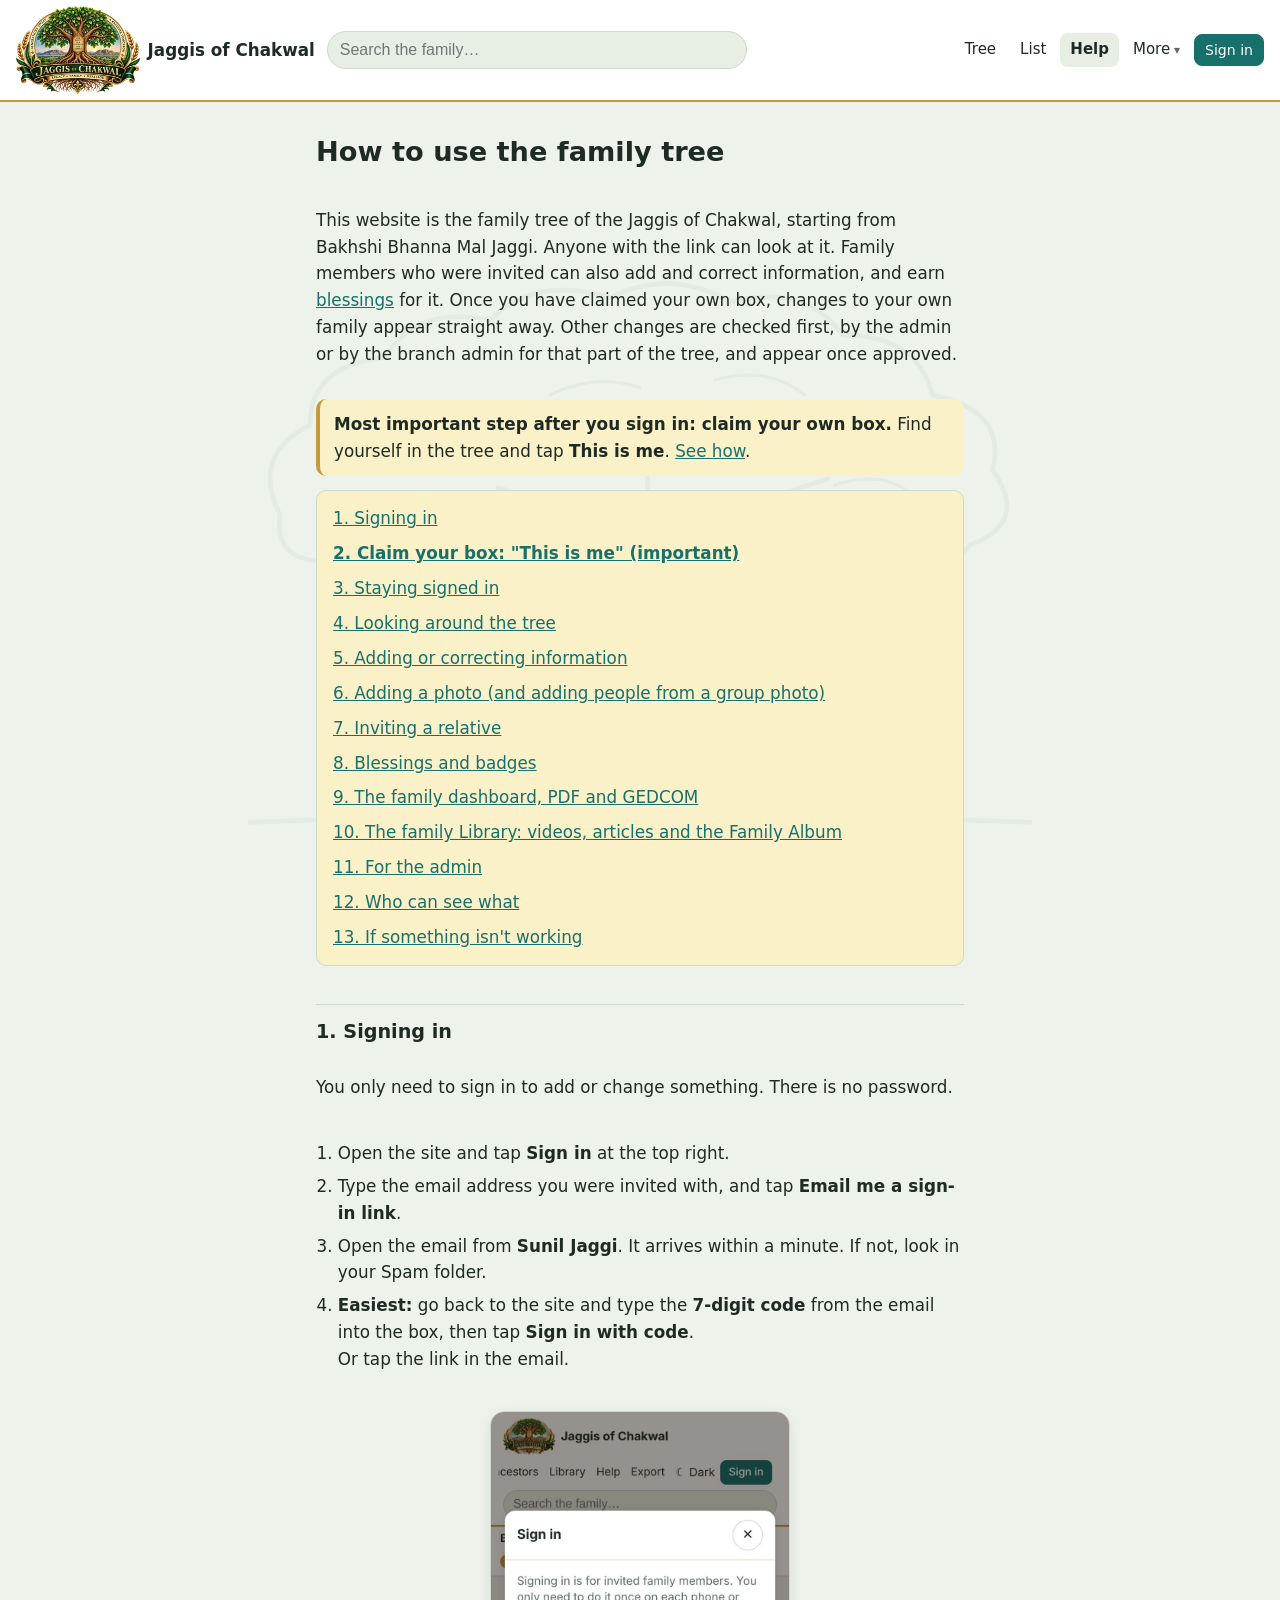
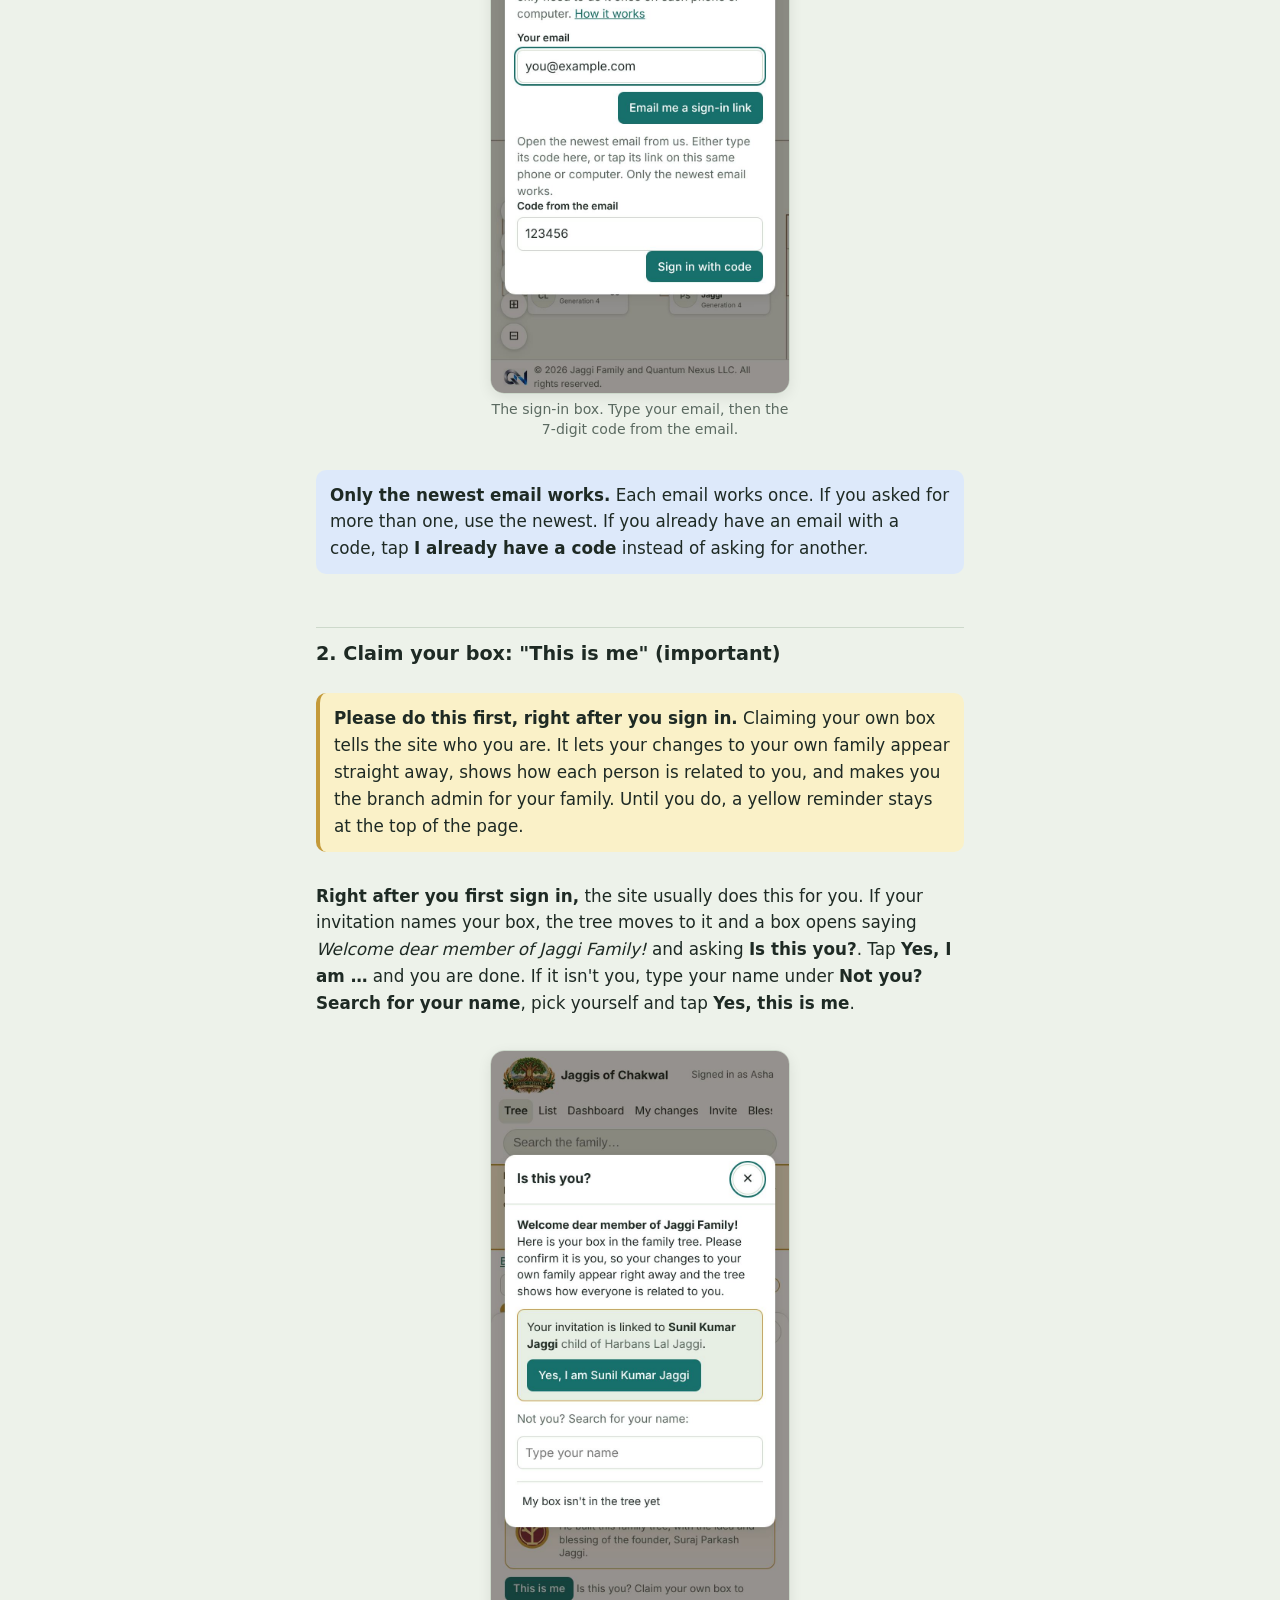
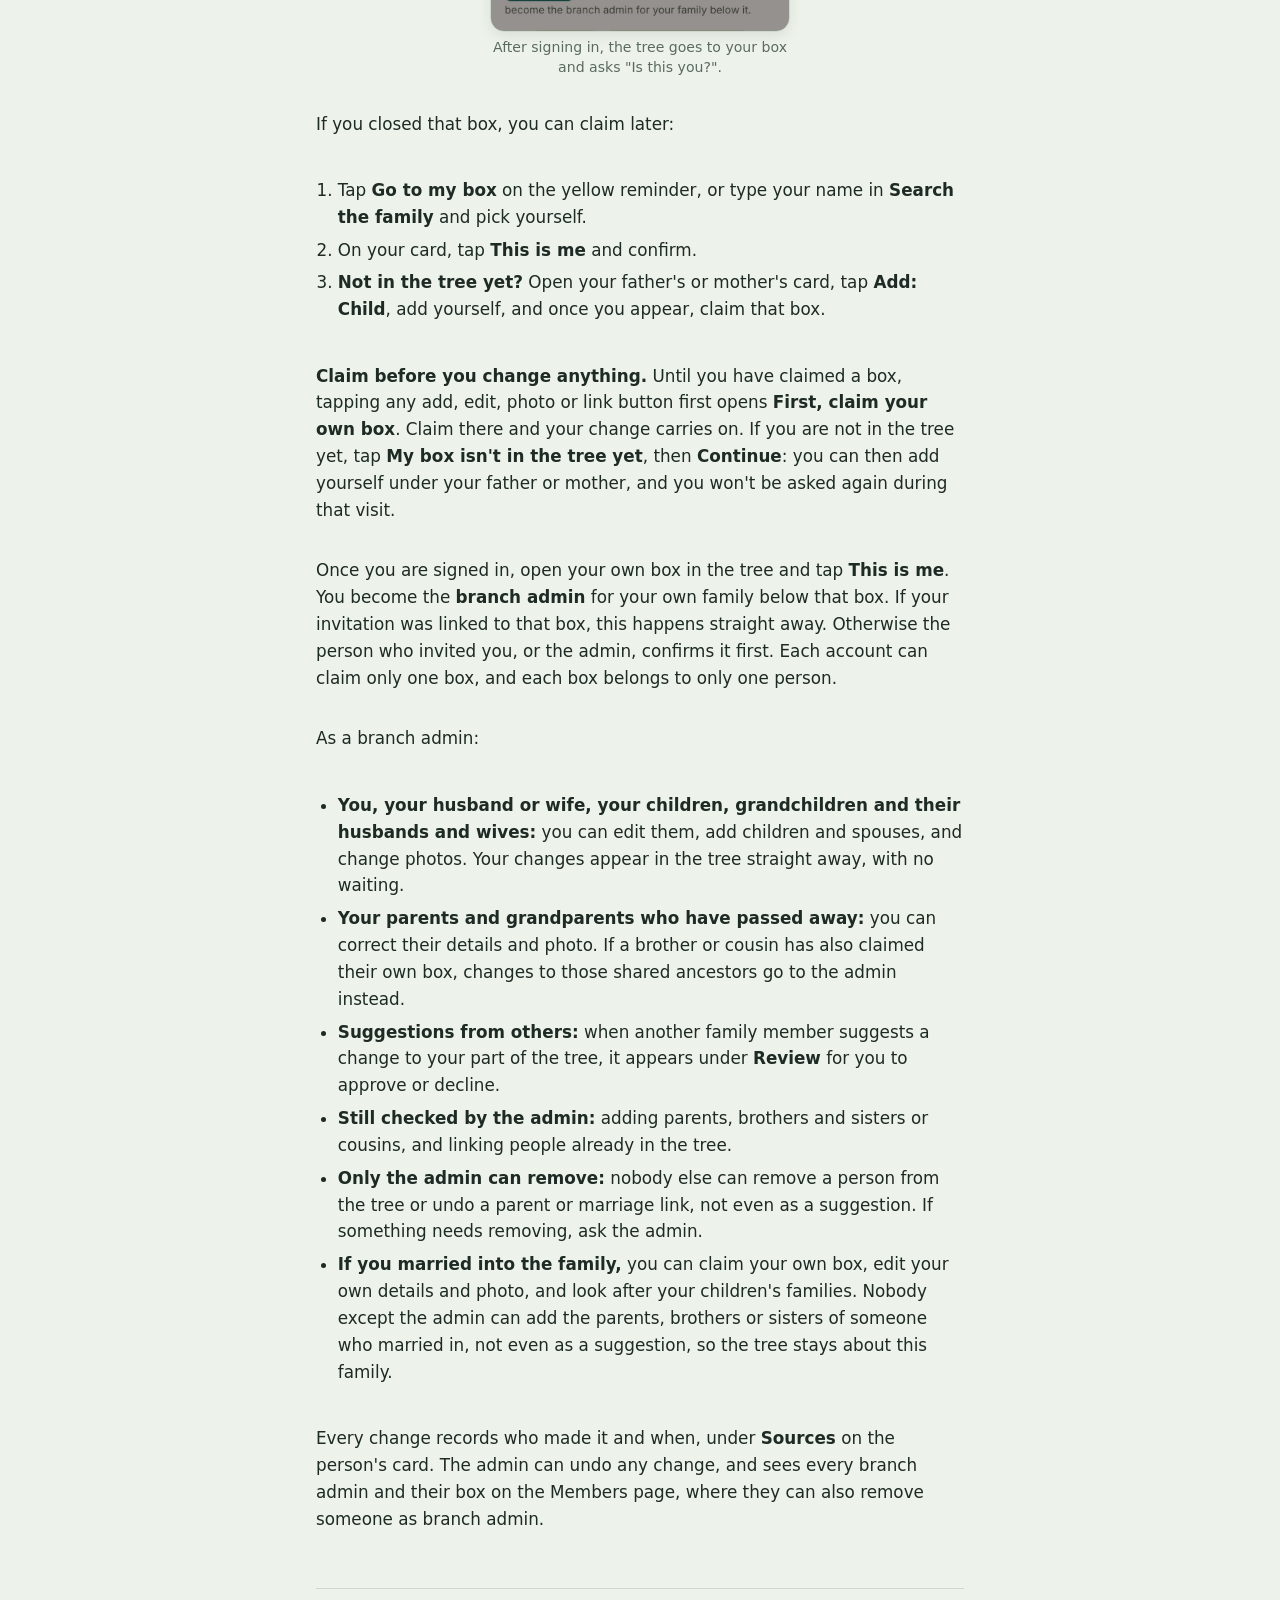
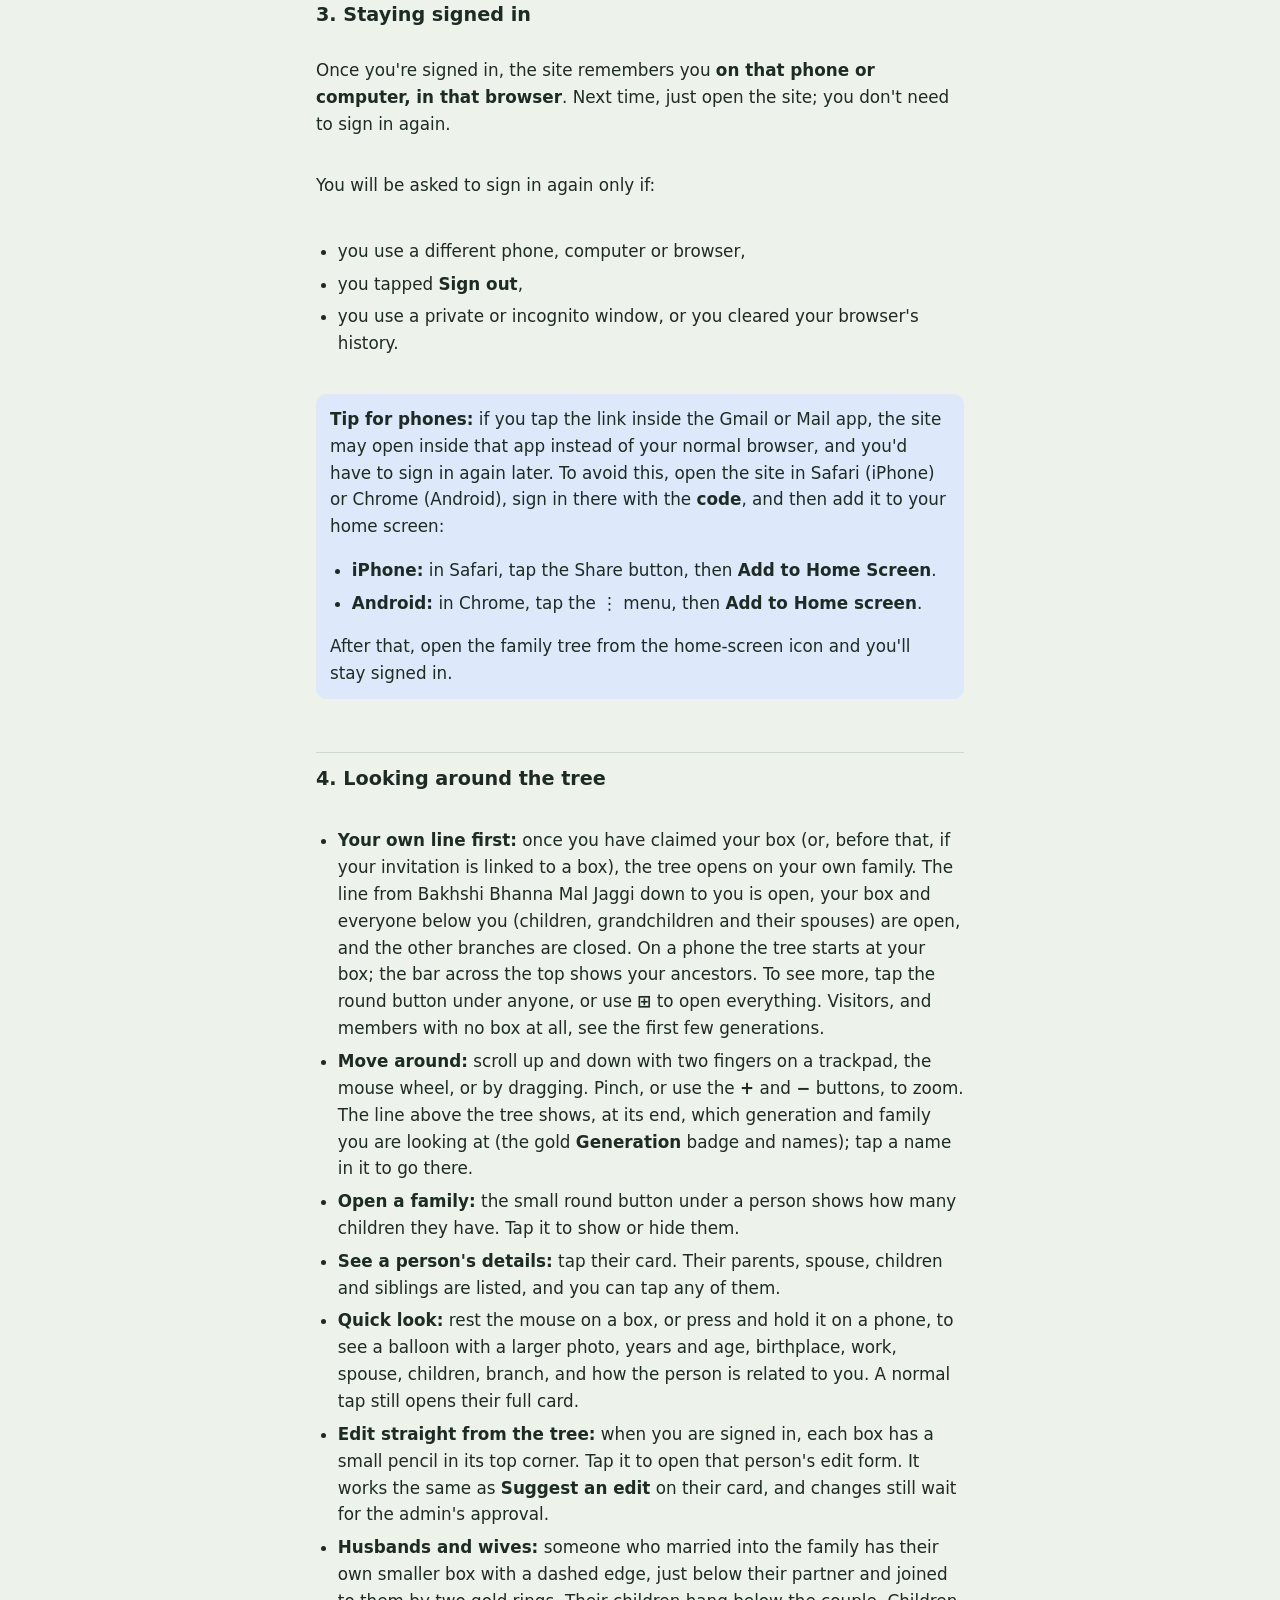
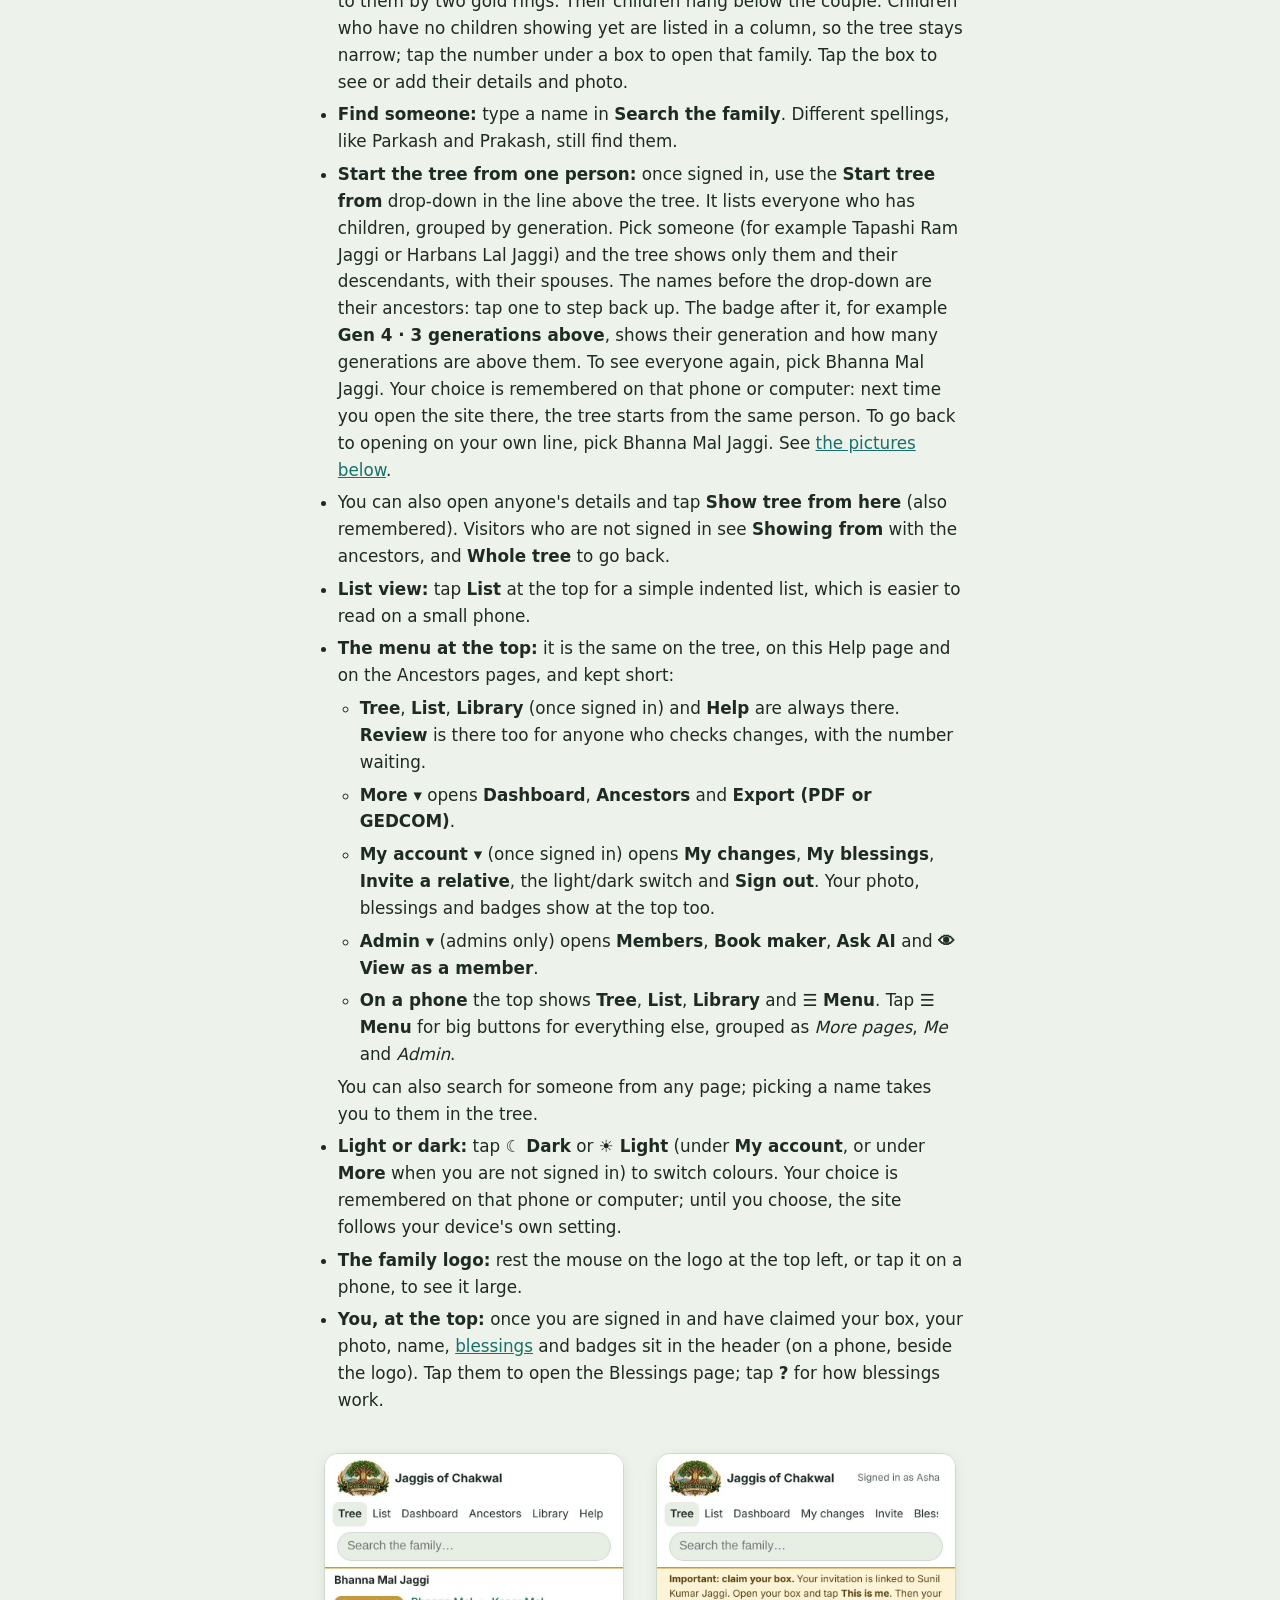
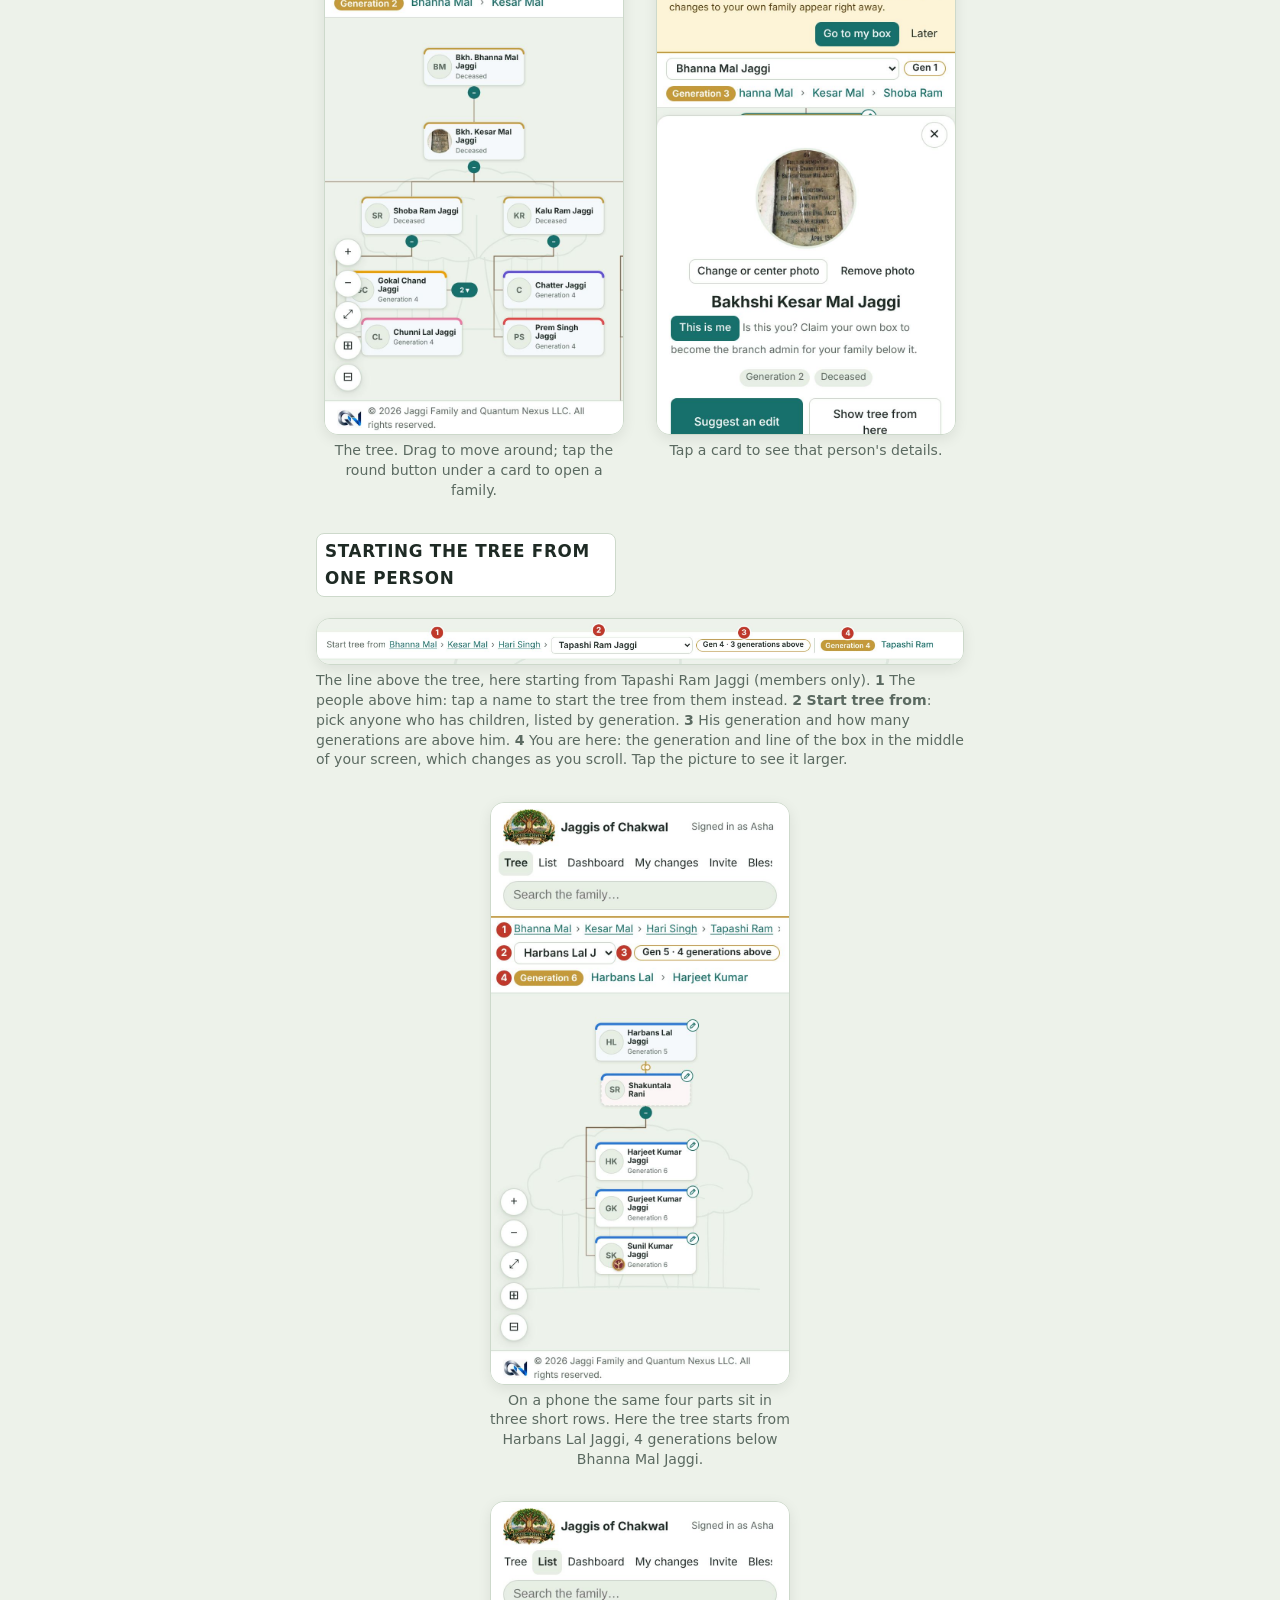
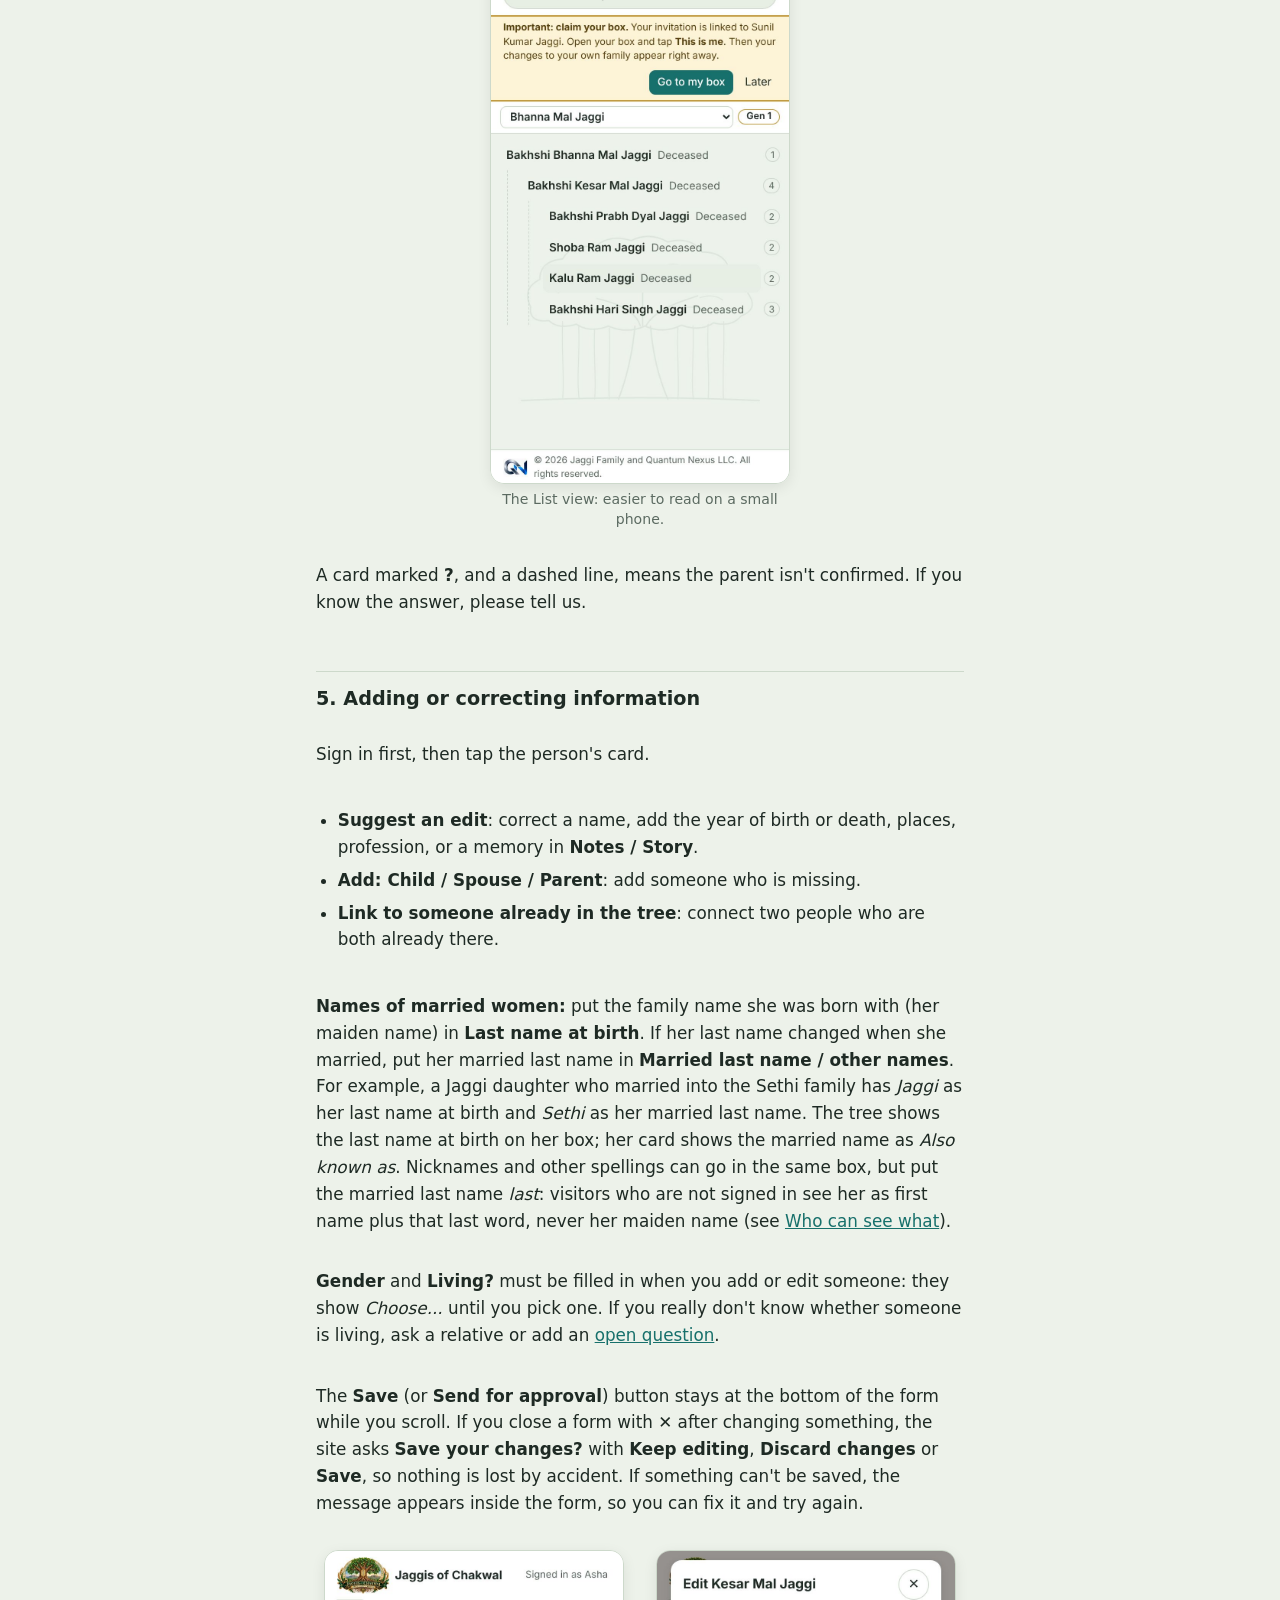
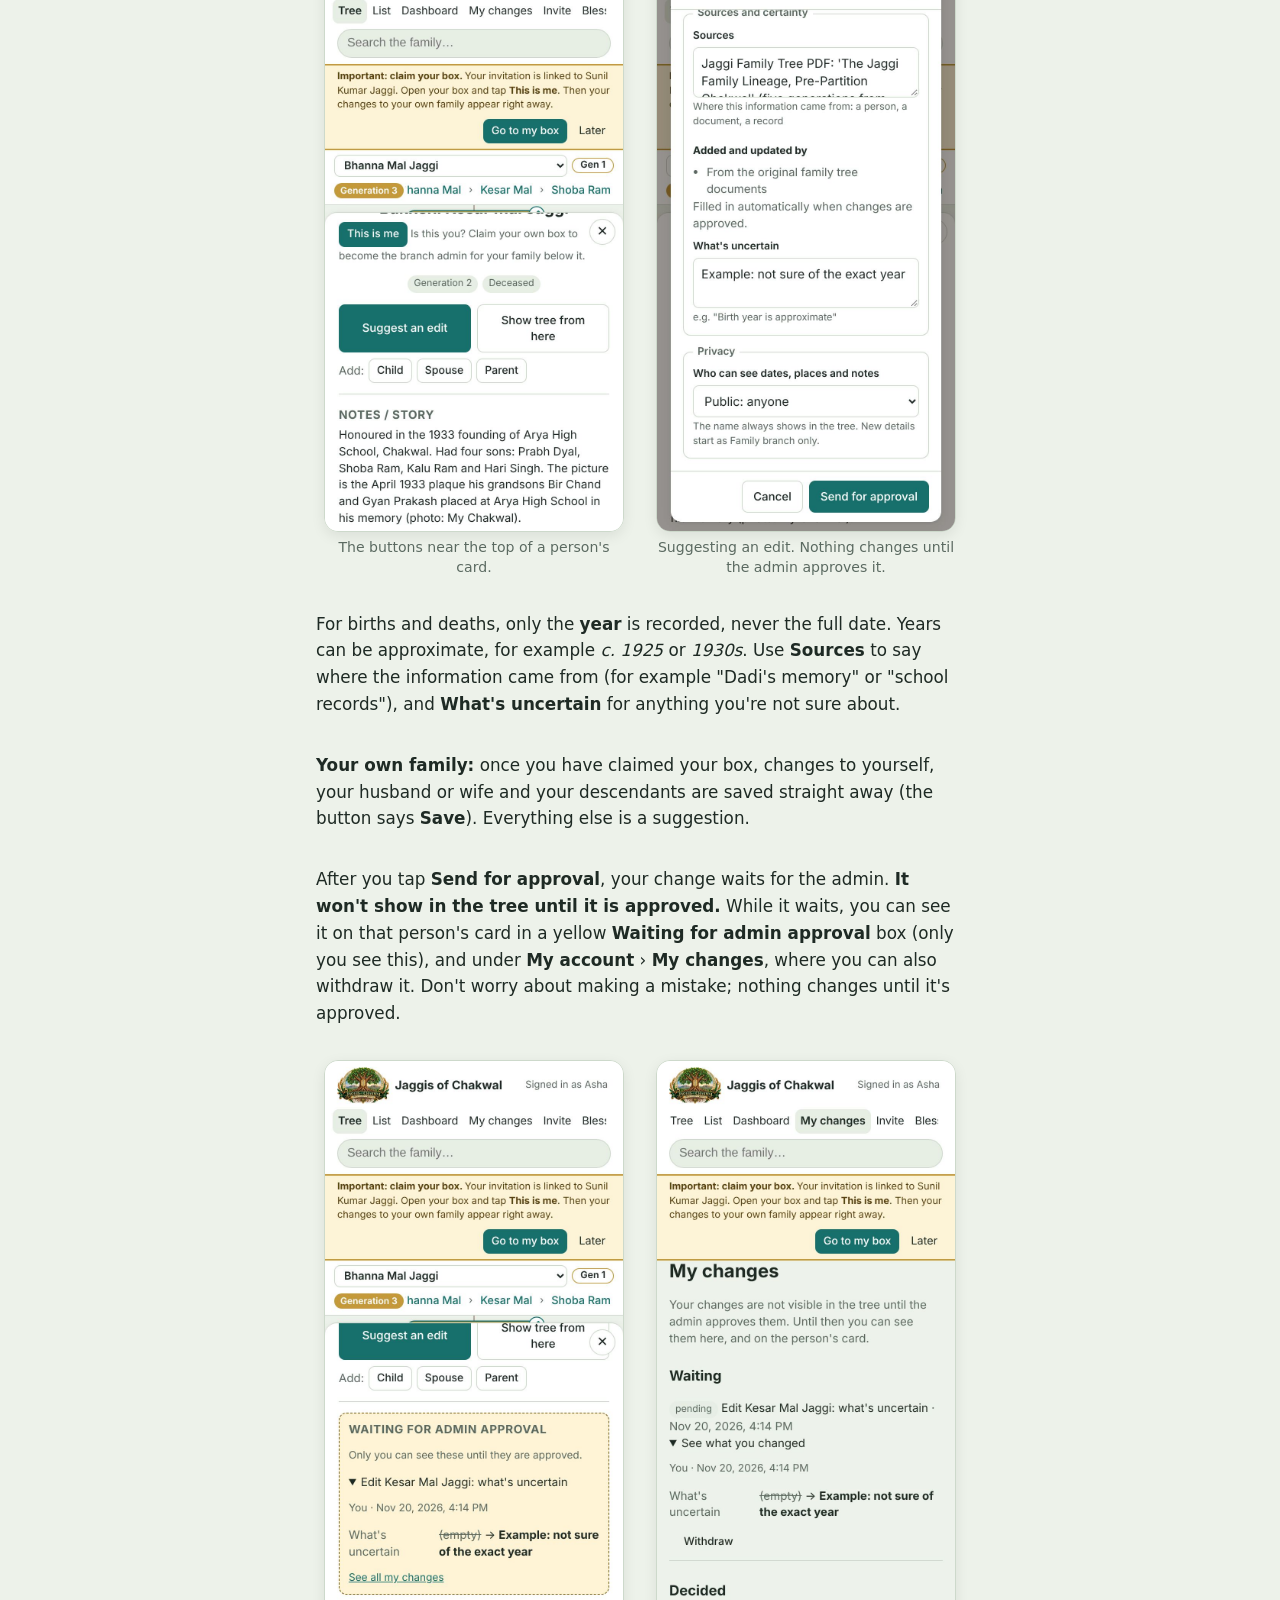
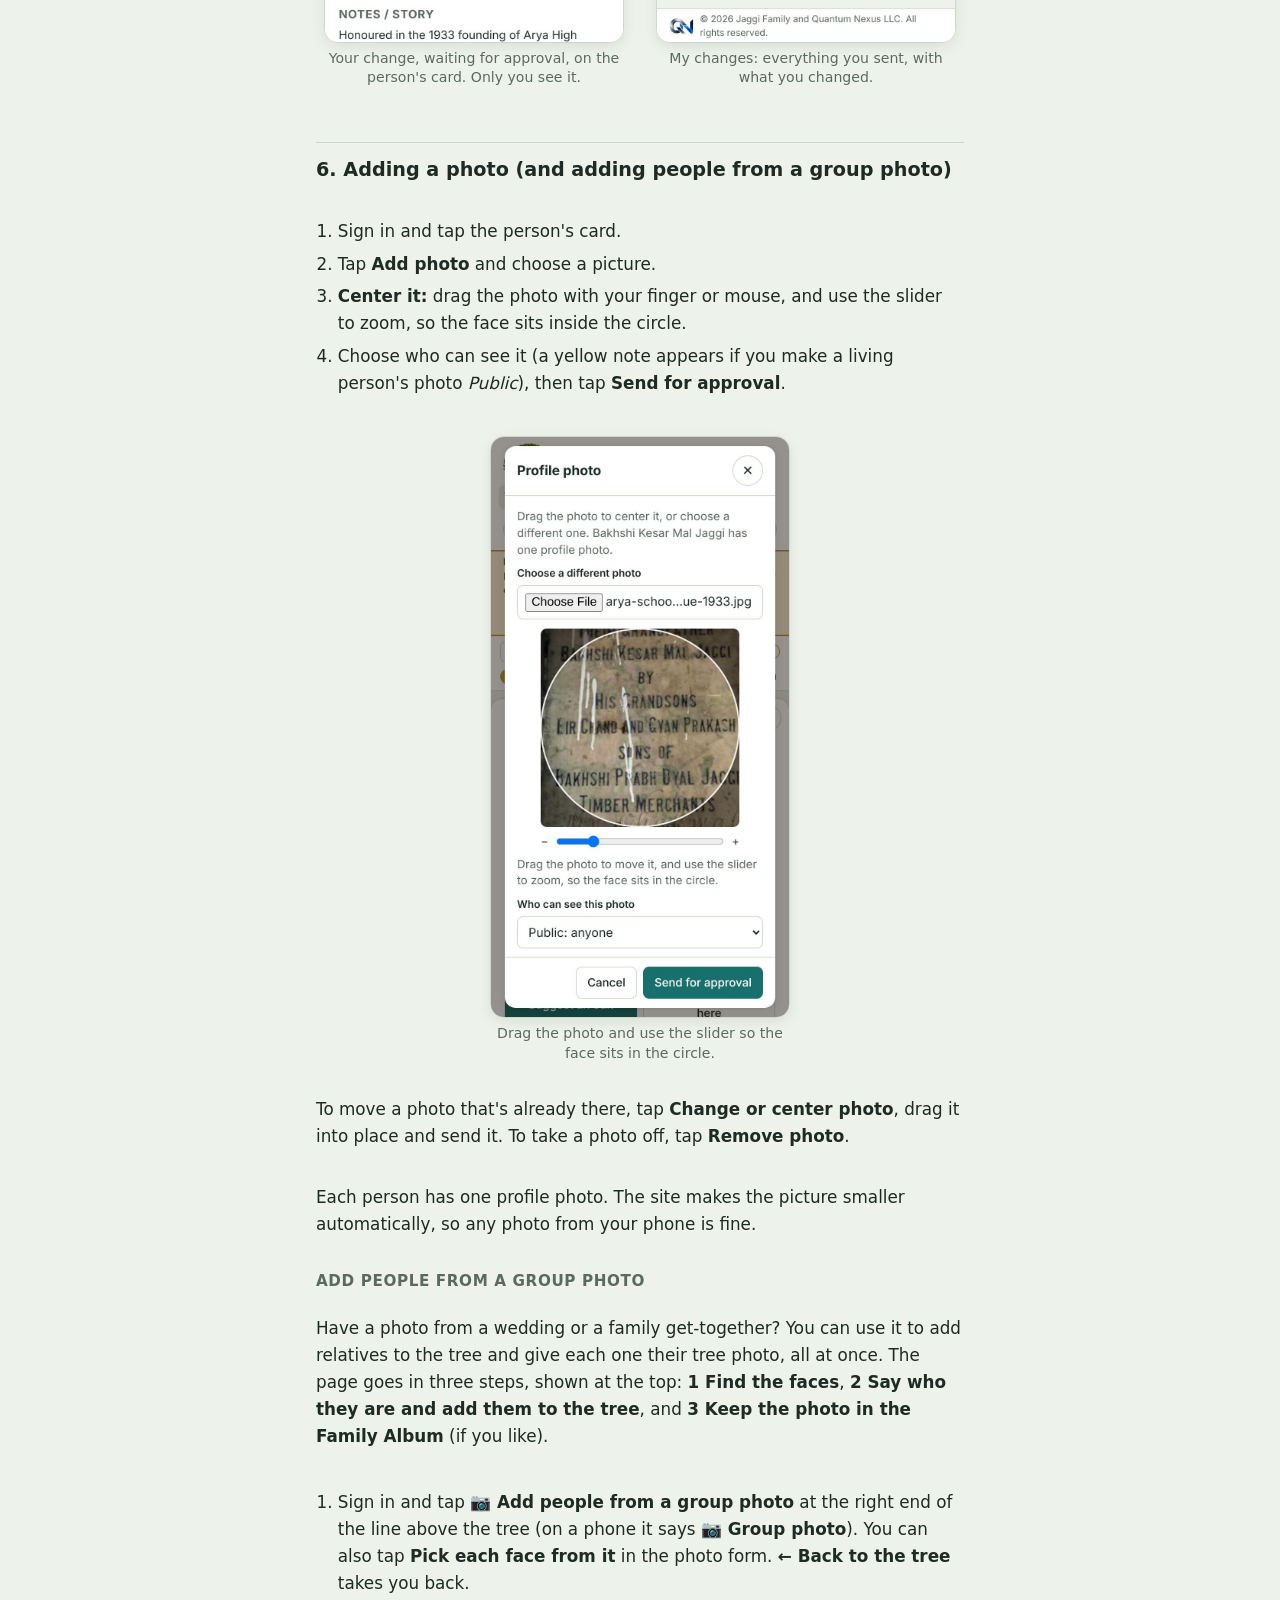
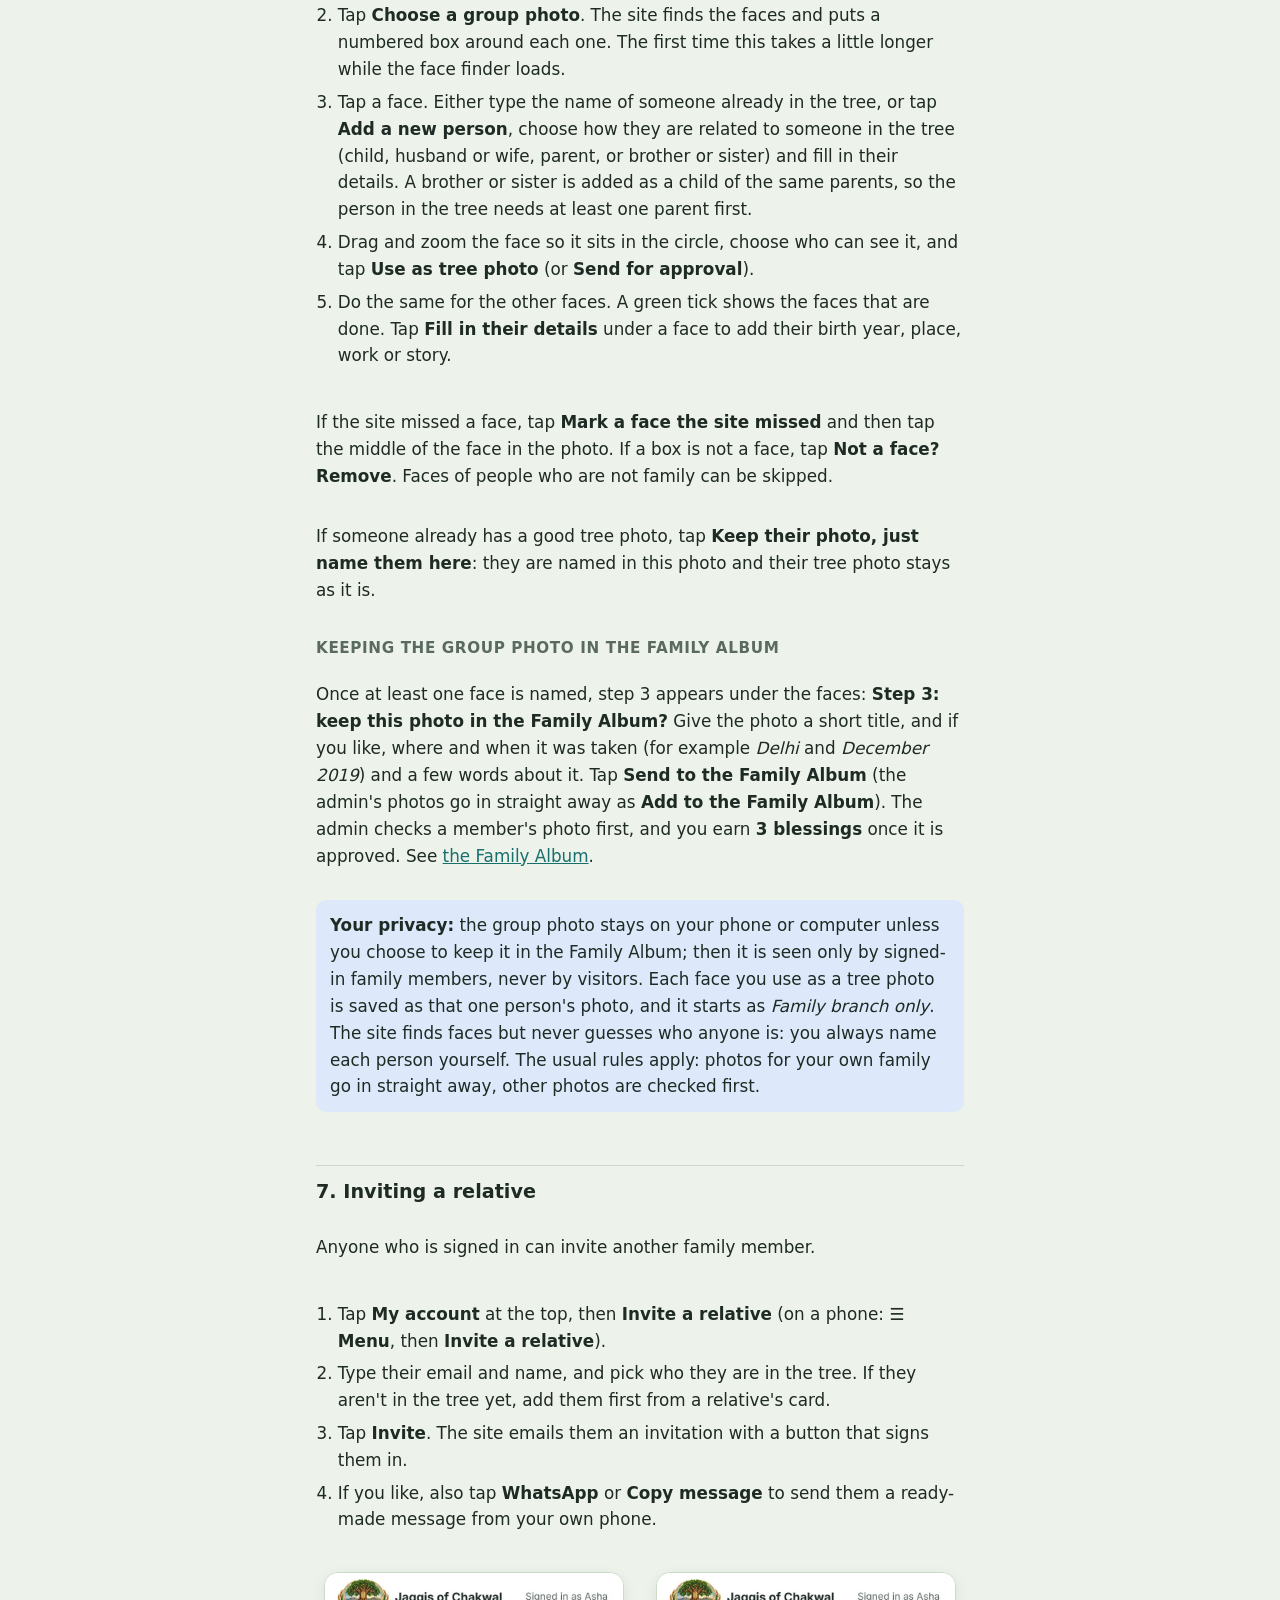
==== commit e71e277a: "Shorter top menu and the group photo button on the tree (as on the product site) Tree, List, Library" ====
--- a/site/help.html
+++ b/site/help.html
@@ -52,10 +52,10 @@
       <nav id="nav" aria-label="Main">
         <a href="./#/tree">Tree</a>
         <a href="./#/outline">List</a>
-        <a href="./#/dashboard">Dashboard</a>
+
         <a href="people/" title="Family members who have passed away, one page each">Ancestors</a>
         <a href="help.html" class="active" aria-current="page">Help</a>
-        <a href="./#/export" title="Download the tree as a PDF or a GEDCOM file">Export</a>
+
       </nav>
       <div id="who" class="who"></div>
     </div>
@@ -72,7 +72,7 @@
       <a href="#stay">3. Staying signed in</a>
       <a href="#look">4. Looking around the tree</a>
       <a href="#edit">5. Adding or correcting information</a>
-      <a href="#photo">6. Adding a photo (and faces from a group photo)</a>
+      <a href="#photo">6. Adding a photo (and adding people from a group photo)</a>
       <a href="#invite">7. Inviting a relative</a>
       <a href="#blessings">8. Blessings and badges</a>
       <a href="#dashboard">9. The family dashboard, PDF and GEDCOM</a>
@@ -146,8 +146,16 @@
       <li><strong>Start the tree from one person:</strong> once signed in, use the <span class="ui">Start tree from</span> drop-down in the line above the tree. It lists everyone who has children, grouped by generation. Pick someone (for example Tapashi Ram Jaggi or Harbans Lal Jaggi) and the tree shows only them and their descendants, with their spouses. The names before the drop-down are their ancestors: tap one to step back up. The badge after it, for example <span class="ui">Gen 4 · 3 generations above</span>, shows their generation and how many generations are above them. To see everyone again, pick Bhanna Mal Jaggi. Your choice is remembered on that phone or computer: next time you open the site there, the tree starts from the same person. To go back to opening on your own line, pick Bhanna Mal Jaggi. See <a href="#start-from">the pictures below</a>.</li>
       <li>You can also open anyone's details and tap <span class="ui">Show tree from here</span> (also remembered). Visitors who are not signed in see <span class="ui">Showing from</span> with the ancestors, and <span class="ui">Whole tree</span> to go back.</li>
       <li><strong>List view:</strong> tap <span class="ui">List</span> at the top for a simple indented list, which is easier to read on a small phone.</li>
-      <li><strong>The same menu on every page:</strong> the bar at the top is the same on the tree, on this Help page and on the Ancestors pages. When you are signed in it shows all your items (and <span class="ui">Review</span> and <span class="ui">Members</span> for the admin), your photo, blessings and badges, and <span class="ui">Sign out</span>. You can also search for someone from any of these pages; picking a name takes you to them in the tree.</li>
-      <li><strong>Light or dark:</strong> tap <span class="ui">☾ Dark</span> or <span class="ui">☀ Light</span> in the menu to switch colours. Your choice is remembered on that phone or computer; until you choose, the site follows your device's own setting.</li>
+      <li><strong>The menu at the top:</strong> it is the same on the tree, on this Help page and on the Ancestors pages, and kept short:
+        <ul>
+          <li><span class="ui">Tree</span>, <span class="ui">List</span>, <span class="ui">Library</span> (once signed in) and <span class="ui">Help</span> are always there. <span class="ui">Review</span> is there too for anyone who checks changes, with the number waiting.</li>
+          <li><span class="ui">More ▾</span> opens <span class="ui">Dashboard</span>, <span class="ui">Ancestors</span> and <span class="ui">Export (PDF or GEDCOM)</span>.</li>
+          <li><span class="ui">My account ▾</span> (once signed in) opens <span class="ui">My changes</span>, <span class="ui">My blessings</span>, <span class="ui">Invite a relative</span>, the light/dark switch and <span class="ui">Sign out</span>. Your photo, blessings and badges show at the top too.</li>
+          <li><span class="ui">Admin ▾</span> (admins only) opens <span class="ui">Members</span>, <span class="ui">Book maker</span>, <span class="ui">Ask AI</span> and <span class="ui">👁 View as a member</span>.</li>
+          <li><strong>On a phone</strong> the top shows <span class="ui">Tree</span>, <span class="ui">List</span>, <span class="ui">Library</span> and <span class="ui">☰ Menu</span>. Tap <span class="ui">☰ Menu</span> for big buttons for everything else, grouped as <em>More pages</em>, <em>Me</em> and <em>Admin</em>.</li>
+        </ul>
+        You can also search for someone from any page; picking a name takes you to them in the tree.</li>
+      <li><strong>Light or dark:</strong> tap <span class="ui">☾ Dark</span> or <span class="ui">☀ Light</span> (under <span class="ui">My account</span>, or under <span class="ui">More</span> when you are not signed in) to switch colours. Your choice is remembered on that phone or computer; until you choose, the site follows your device's own setting.</li>
       <li><strong>The family logo:</strong> rest the mouse on the logo at the top left, or tap it on a phone, to see it large.</li>
       <li><strong>You, at the top:</strong> once you are signed in and have claimed your box, your photo, name, <a href="#blessings">blessings</a> and badges sit in the header (on a phone, beside the logo). Tap them to open the Blessings page; tap <span class="ui">?</span> for how blessings work.</li>
     </ul>
@@ -177,13 +185,13 @@
     </div>
     <p>For births and deaths, only the <strong>year</strong> is recorded, never the full date. Years can be approximate, for example <em>c. 1925</em> or <em>1930s</em>. Use <strong>Sources</strong> to say where the information came from (for example "Dadi's memory" or "school records"), and <strong>What's uncertain</strong> for anything you're not sure about.</p>
     <p><strong>Your own family:</strong> once you have claimed your box, changes to yourself, your husband or wife and your descendants are saved straight away (the button says <span class="ui">Save</span>). Everything else is a suggestion.</p>
-    <p>After you tap <span class="ui">Send for approval</span>, your change waits for the admin. <strong>It won't show in the tree until it is approved.</strong> While it waits, you can see it on that person's card in a yellow <strong>Waiting for admin approval</strong> box (only you see this), and under <span class="ui">My changes</span>, where you can also withdraw it. Don't worry about making a mistake; nothing changes until it's approved.</p>
+    <p>After you tap <span class="ui">Send for approval</span>, your change waits for the admin. <strong>It won't show in the tree until it is approved.</strong> While it waits, you can see it on that person's card in a yellow <strong>Waiting for admin approval</strong> box (only you see this), and under <span class="ui">My account</span> › <span class="ui">My changes</span>, where you can also withdraw it. Don't worry about making a mistake; nothing changes until it's approved.</p>
     <div class="shots">
       <figure class="shot"><img src="img/help/pending-card.jpg" width="390" height="760" loading="lazy" alt="Your change, waiting for approval, on the person's card. Only you see it."><figcaption>Your change, waiting for approval, on the person's card. Only you see it.</figcaption></figure>
       <figure class="shot"><img src="img/help/my-changes.jpg" width="390" height="760" loading="lazy" alt="My changes: everything you sent, with what you changed."><figcaption>My changes: everything you sent, with what you changed.</figcaption></figure>
     </div>
 
-    <h2 id="photo">6. Adding a photo (and faces from a group photo)</h2>
+    <h2 id="photo">6. Adding a photo (and adding people from a group photo)</h2>
     <ol>
       <li>Sign in and tap the person's card.</li>
       <li>Tap <span class="ui">Add photo</span> and choose a picture.</li>
@@ -194,10 +202,10 @@
     <p>To move a photo that's already there, tap <span class="ui">Change or center photo</span>, drag it into place and send it. To take a photo off, tap <span class="ui">Remove photo</span>.</p>
     <p>Each person has one profile photo. The site makes the picture smaller automatically, so any photo from your phone is fine.</p>
 
-    <h3 id="faces">Photos for several people from one group photo</h3>
-    <p>Have a photo from a wedding or a family get-together? You can use it to give several relatives their tree photo at once.</p>
-    <ol>
-      <li>Sign in and tap <span class="ui">Faces</span> in the menu (or <span class="ui">Pick each face from it</span> in the photo form).</li>
+    <h3 id="faces">Add people from a group photo</h3>
+    <p>Have a photo from a wedding or a family get-together? You can use it to add relatives to the tree and give each one their tree photo, all at once. The page goes in three steps, shown at the top: <strong>1 Find the faces</strong>, <strong>2 Say who they are and add them to the tree</strong>, and <strong>3 Keep the photo in the Family Album</strong> (if you like).</p>
+    <ol>
+      <li>Sign in and tap <span class="ui">📷 Add people from a group photo</span> at the right end of the line above the tree (on a phone it says <span class="ui">📷 Group photo</span>). You can also tap <span class="ui">Pick each face from it</span> in the photo form. <span class="ui">← Back to the tree</span> takes you back.</li>
       <li>Tap <span class="ui">Choose a group photo</span>. The site finds the faces and puts a numbered box around each one. The first time this takes a little longer while the face finder loads.</li>
       <li>Tap a face. Either type the name of someone already in the tree, or tap <span class="ui">Add a new person</span>, choose how they are related to someone in the tree (child, husband or wife, parent, or brother or sister) and fill in their details. A brother or sister is added as a child of the same parents, so the person in the tree needs at least one parent first.</li>
       <li>Drag and zoom the face so it sits in the circle, choose who can see it, and tap <span class="ui">Use as tree photo</span> (or <span class="ui">Send for approval</span>).</li>
@@ -206,13 +214,13 @@
     <p>If the site missed a face, tap <span class="ui">Mark a face the site missed</span> and then tap the middle of the face in the photo. If a box is not a face, tap <span class="ui">Not a face? Remove</span>. Faces of people who are not family can be skipped.</p>
     <p>If someone already has a good tree photo, tap <span class="ui">Keep their photo, just name them here</span>: they are named in this photo and their tree photo stays as it is.</p>
     <h3 id="album-keep">Keeping the group photo in the Family Album</h3>
-    <p>Once at least one face is named, a box appears under the faces: <span class="ui">Keep this photo in the Family Album?</span> Give the photo a short title, and if you like, where and when it was taken (for example <em>Delhi</em> and <em>December 2019</em>) and a few words about it. Tap <span class="ui">Send to the Family Album</span> (the admin's photos go in straight away as <span class="ui">Add to the Family Album</span>). The admin checks a member's photo first, and you earn <strong>3 blessings</strong> once it is approved. See <a href="#album">the Family Album</a>.</p>
+    <p>Once at least one face is named, step 3 appears under the faces: <span class="ui">Step 3: keep this photo in the Family Album?</span> Give the photo a short title, and if you like, where and when it was taken (for example <em>Delhi</em> and <em>December 2019</em>) and a few words about it. Tap <span class="ui">Send to the Family Album</span> (the admin's photos go in straight away as <span class="ui">Add to the Family Album</span>). The admin checks a member's photo first, and you earn <strong>3 blessings</strong> once it is approved. See <a href="#album">the Family Album</a>.</p>
     <div class="tip"><strong>Your privacy:</strong> the group photo stays on your phone or computer unless you choose to keep it in the Family Album; then it is seen only by signed-in family members, never by visitors. Each face you use as a tree photo is saved as that one person's photo, and it starts as <em>Family branch only</em>. The site finds faces but never guesses who anyone is: you always name each person yourself. The usual rules apply: photos for your own family go in straight away, other photos are checked first.</div>
 
     <h2 id="invite">7. Inviting a relative</h2>
     <p>Anyone who is signed in can invite another family member.</p>
     <ol>
-      <li>Tap <span class="ui">Invite</span> at the top.</li>
+      <li>Tap <span class="ui">My account</span> at the top, then <span class="ui">Invite a relative</span> (on a phone: <span class="ui">☰ Menu</span>, then <span class="ui">Invite a relative</span>).</li>
       <li>Type their email and name, and pick who they are in the tree. If they aren't in the tree yet, add them first from a relative's card.</li>
       <li>Tap <span class="ui">Invite</span>. The site emails them an invitation with a button that signs them in.</li>
       <li>If you like, also tap <span class="ui">WhatsApp</span> or <span class="ui">Copy message</span> to send them a ready-made message from your own phone.</li>
@@ -224,7 +232,7 @@
     <p>The people you invited are listed on the same page, with <span class="ui">Resend invitation email</span> in case it got lost.</p>
 
     <h2 id="blessings">8. Blessings and badges</h2>
-    <p>Every time you add to the family tree, you earn <strong>blessings</strong> ✦. They show how much each of us has given to keeping our family story alive. Blessings count once a change is approved (changes to your own family count straight away). Tap <span class="ui">Blessings</span> in the menu, or your blessings at the top, to see the leaderboard.</p>
+    <p>Every time you add to the family tree, you earn <strong>blessings</strong> ✦. They show how much each of us has given to keeping our family story alive. Blessings count once a change is approved (changes to your own family count straight away). Tap your blessings at the top, or <span class="ui">My account</span> › <span class="ui">My blessings</span>, to see the leaderboard.</p>
     <table class="help-table">
       <thead><tr><th>You earn</th><th>Blessings</th></tr></thead>
       <tbody>
@@ -253,7 +261,7 @@
     <figure class="shot"><img src="img/help/blessings.jpg" width="390" height="760" loading="lazy" alt="The Blessings page: the leaderboard, your badges and branch totals."><figcaption>The Blessings page: the leaderboard, your badges and branch totals.</figcaption></figure>
 
     <h2 id="dashboard">9. The family dashboard</h2>
-    <p>Tap <span class="ui">Dashboard</span> at the top to see the whole tree at a glance:</p>
+    <p>Tap <span class="ui">More</span> › <span class="ui">Dashboard</span> at the top to see the whole tree at a glance:</p>
     <ul>
       <li><strong>Numbers:</strong> how many people, generations, marriages, branches, photos and sources.</li>
       <li><strong>Needs attention:</strong> who is missing a birth year, a birthplace, a parent, a photo or a source. Tap a row to see the names, then tap a name to open their card and fill in what you know.</li>
@@ -272,7 +280,7 @@
     </div>
 
     <h3>Printing the tree or saving it as a PDF</h3>
-    <p>Tap <span class="ui">Export</span> at the top, then <span class="ui">Make the PDF</span>. You get a family book: a cover page with the Jaggis of Chakwal logo, the whole tree as an indented chart, and a page for everyone with their years, places and photo. Every page has the small family logo at the top and the copyright line at the bottom. When the print window opens, choose <span class="ui">Save as PDF</span> as the printer. On an iPhone, tap Share, then Print, pinch outwards on the preview, then Share and Save to Files.</p>
+    <p>Tap <span class="ui">More</span> at the top, then <span class="ui">Export (PDF or GEDCOM)</span> (on a phone it is under <span class="ui">☰ Menu</span>), then <span class="ui">Make the PDF</span>. You get a family book: a cover page with the Jaggis of Chakwal logo, the whole tree as an indented chart, and a page for everyone with their years, places and photo. Every page has the small family logo at the top and the copyright line at the bottom. When the print window opens, choose <span class="ui">Save as PDF</span> as the printer. On an iPhone, tap Share, then Print, pinch outwards on the preview, then Share and Save to Files.</p>
     <p>The <span class="ui">.ged</span> file on the same page is for genealogy programs and sites such as Ancestry, FamilySearch or MyHeritage. It is not meant to be opened on its own. Both include only what you are allowed to see.</p>
 
     <h2 id="library">10. The family Library: videos, articles and the Family Album</h2>
@@ -289,7 +297,7 @@
     <p>Your link appears in the Library once the admin approves it, and you earn <strong>3 blessings</strong>. Until then you see it at the top of the Library page, marked <em>Waiting for approval</em>, where you can also withdraw it. The same link can't be added twice.</p>
     <p>You can also add a link from a person's card: open their card, scroll to <span class="ui">In the Library</span>, and tap <span class="ui">+ Add a link about…</span>. The person is tagged for you.</p>
     <h3 id="album">The Family Album</h3>
-    <p>At the top of the Library (for signed-in family members) is the <span class="ui">Family Album</span>: family photos, added here or kept from the <a href="#faces">Faces</a> page. Tap it and it opens like a book, starting with its cover.</p>
+    <p>At the top of the Library (for signed-in family members) is the <span class="ui">Family Album</span>: family photos, added here or kept from <a href="#faces">Add people from a group photo</a>. Tap it and it opens like a book, starting with its cover.</p>
     <h3 id="album-add">Adding a photo to the album</h3>
     <ol>
       <li>Under the Family Album, tap <span class="ui">+ Add photo to album</span>, then <span class="ui">Choose a photo</span>.</li>
@@ -315,7 +323,7 @@
     </ul>
 
     <h2 id="admin">11. For the admin</h2>
-    <p>The admin sees five more items in the menu, <span class="ui">Review</span>, <span class="ui">Members</span>, <span class="ui">Book</span>, <span class="ui">Ask AI</span> and <span class="ui">👁 View as</span>. Branch admins (anyone who has claimed a box) also see <span class="ui">Review</span> for suggestions about their part of the tree.</p>
+    <p>The admin sees <span class="ui">Review</span> at the top, and an <span class="ui">Admin ▾</span> menu with <span class="ui">Members</span>, <span class="ui">Book maker</span>, <span class="ui">Ask AI</span> and <span class="ui">👁 View as a member</span> (on a phone these are under <span class="ui">☰ Menu</span>, in the <em>Admin</em> group). Branch admins (anyone who has claimed a box) also see <span class="ui">Review</span> for suggestions about their part of the tree.</p>
     <h3>Review</h3>
     <ul>
       <li>Every change waiting for approval, with exactly what would change. Tap <span class="ui">Approve</span> or <span class="ui">Decline</span>, with an optional note to the member. The number on <span class="ui">Review</span> is how many are waiting, including Library links.</li>
@@ -331,17 +339,17 @@
       <li><strong>Members who have signed in,</strong> with their role and box, which the admin can change.</li>
     </ul>
     <h3 id="view-as">View the site as a member</h3>
-    <p>To check what a relative sees, without asking them or opening their branch yourself, tap <span class="ui">👁 View as</span> in the menu and pick them from the list (type part of a name or email to find them). The list says who is a branch admin and of which box, who has no box yet, and who has not signed in yet.</p>
+    <p>To check what a relative sees, without asking them or opening their branch yourself, tap <span class="ui">Admin</span> › <span class="ui">👁 View as a member</span> and pick them from the list (type part of a name or email to find them). The list says who is a branch admin and of which box, who has no box yet, and who has not signed in yet.</p>
     <ul>
       <li>The whole site then looks exactly as it does for them: their menu, the tree opened on their own branch just as it opens when they sign in, their claim reminder, their photo, blessings and badges at the top, which buttons each card shows, whether a change would go live straight away or wait for approval, which <em>Family branch only</em> details and photos they can see, and the suggestions on their <span class="ui">Review</span> page.</li>
-      <li>On the Help and Ancestors pages, <span class="ui">👁 View as</span> takes you back to the tree and opens the same list.</li>
+      <li>On the Help and Ancestors pages, <span class="ui">👁 View as a member</span> takes you back to the tree and opens the same list.</li>
       <li>A purple strip at the top says <strong>Viewing as &lt;name&gt;</strong>. Tap <span class="ui">Someone else</span> to switch, or <span class="ui">Back to my view</span> to return to your own admin view. It stays on if you reload the page in the same tab.</li>
       <li>It is only a preview. You are not signed in as them and their account is not touched. While viewing, nothing is saved, uploaded, approved, invited or emailed: the site says so if you try, so you can safely open forms and press buttons to see what they would get.</li>
     </ul>
     <h3 id="book">Making a printed family book (admins, being tested)</h3>
-    <p>Admins see <span class="ui">Book</span> in the menu. It makes a printed family book from the tree, ready to send to a print shop. While it is being tested only admins can use it.</p>
-    <ol>
-      <li>Tap <span class="ui">Book</span>, then under <strong>Make a new book</strong> choose a <strong>design</strong>: <em>Heritage</em> (cream pages, deep green and gold, the banyan tree faintly behind; made for the Jaggis of Chakwal coffee table book), <em>Classic</em> (white pages, black serif type) or <em>Modern</em> (clean type, teal bands, big photos).</li>
+    <p>Admins see <span class="ui">Book maker</span> in the <span class="ui">Admin</span> menu. It makes a printed family book from the tree, ready to send to a print shop. While it is being tested only admins can use it.</p>
+    <ol>
+      <li>Tap <span class="ui">Admin</span> › <span class="ui">Book maker</span>, then under <strong>Make a new book</strong> choose a <strong>design</strong>: <em>Heritage</em> (cream pages, deep green and gold, the banyan tree faintly behind; made for the Jaggis of Chakwal coffee table book), <em>Classic</em> (white pages, black serif type) or <em>Modern</em> (clean type, teal bands, big photos).</li>
       <li>Choose a <strong>page size</strong>, from 8 × 8 in up to the 12 × 12 in coffee table size, and where the book <strong>starts</strong>: the whole tree, or one branch (that person, everyone below them and the people they married).</li>
       <li>Leave <span class="ui">Give a page only to people with a photo, a story, a spouse or children</span> ticked to keep the book shorter: everyone else is still named on their parents' page and in the tree chart. Tick <span class="ui">Add printer's bleed</span> if the print shop asks for bleed (most photo book printers, such as Lulu or Blurb, do).</li>
       <li>Tap <span class="ui">Build the book</span>. It builds itself in a few seconds: a cover with the logo and early photos, <em>About this book</em>, the family tree chart (on one page, its type sized to fill the page), then for each generation a title page with a <em>picture tree</em> of everyone in that generation (round, arched, framed or leaf-shaped photos with names, grouped under both parents, with the parent's husband or wife beside them, in a different style for each generation), and one page per person or couple, with photos, years, places, work, marriage, children and their Notes / Story. Person pages take turns between five layouts (photo left, wide photo on top, photo right, round portrait, photo band) so the book does not look the same from page to page.</li>
@@ -353,7 +361,7 @@
     <p><strong>New people in the tree?</strong> Tap <span class="ui">↻ Rebuild from the tree</span>: new people and details come in and your changes stay.</p>
     <p><strong>The PDF.</strong> Tap <span class="ui">Make the print-ready PDF</span> and choose <span class="ui">Save as PDF</span> in the print window, with margins set to None if asked. The pages come out at the book's real size. Use Chrome or Edge on a computer for this; phones don't keep the page size. The book includes the private (Family branch only) details admins can see, so keep the PDF within the family. Ordering printed copies from the site comes later.</p>
     <h3 id="ai">Ask AI: questions and web research (admins, being tested)</h3>
-    <p>Admins see <span class="ui">Ask AI</span> in the menu. It uses Claude, an AI made by Anthropic, in two ways. While it is being tested only admins can use it.</p>
+    <p>Admins see <span class="ui">Ask AI</span> in the <span class="ui">Admin</span> menu. It uses Claude, an AI made by Anthropic, in two ways. While it is being tested only admins can use it.</p>
     <ul>
       <li><strong>Ask the family tree.</strong> Type a question, such as <em>Who were Kesar Mal Jaggi's grandchildren?</em> or <em>Which ancestors still have no year of birth?</em>, and tap <span class="ui">Ask</span> (or press Enter), or tap one of the example questions. The answer comes only from what the site holds: the people in the tree, their details, Notes / Story and sources, the Library and the open questions. It does not search the web, and it only uses what you yourself are allowed to see. Every name in the answer is a link: tap it to open that person in the tree. Ask follow-up questions in the same conversation; <span class="ui">New conversation</span> starts again. If the tree doesn't know, the answer says so rather than guessing.</li>
       <li><strong>Find more about a person.</strong> On the card of someone who has passed away, tap <span class="ui">🔎 Find more with AI</span> (or type their name on the Ask AI page). The window shows exactly what will be sent for the search: their name, years, places, work, and the names of relatives who have also passed away. <strong>Details of living people are never sent</strong>, and the button doesn't appear for anyone who is living or whose "Living?" is not filled in. For a married woman, her name before marriage is only searched if you tick the box. You can add a hint (for example where he worked); please don't type anything about living relatives. Tap <span class="ui">Start the search</span>. It takes about a minute; you can close the window and find the result later on the Ask AI page under <strong>Waiting for you</strong>.</li>
--- a/site/css/app.css
+++ b/site/css/app.css
@@ -250,6 +250,9 @@
 #start-from { font: inherit; font-weight: 600; max-width: min(80vw, 300px); padding: 4px 8px; border-radius: 8px; border: 1px solid var(--line); background: var(--surface); color: var(--ink); }
 .start-gen { border: 1.5px solid var(--gold); color: var(--ink); border-radius: 999px; padding: 0 10px; font-weight: 600; font-size: 0.78rem; white-space: nowrap; }
 .start-path { display: inline-flex; flex-wrap: wrap; align-items: center; gap: 2px 6px; }
+/* "📷 Add people from a group photo" at the right end of the tree's top line. */
+.crumbs .group-photo-btn { margin-left: auto; text-decoration: none; }
+.group-photo-btn .short { display: none; }
 /* Phones: the path above, then the drop-down with its badge, then "you are
    here"; each one line that scrolls sideways rather than wrapping. */
 @media (max-width: 600px) {
@@ -258,7 +261,13 @@
   .start-path { flex: 1 0 100%; flex-wrap: nowrap; white-space: nowrap; overflow-x: auto; scrollbar-width: none; font-size: 0.85rem; }
   .start-path::-webkit-scrollbar { display: none; }
   #start-from { flex: 1 1 0; min-width: 0; max-width: none; }
-  .crumbs .tree-trail { flex-basis: 100%; padding-left: 0; border-left: 0; font-size: 0.8rem; }
+  /* The drop-down and its badge fill their own line; the group photo button
+     shares the "you are here" line below, at its end. */
+  #start-from { flex-basis: 110px; }
+  .crumbs .group-photo-btn { order: 3; min-height: 28px; padding: 2px 10px; font-size: 0.85rem; }
+  .crumbs .tree-trail { order: 2; flex: 1 1 60%; min-width: 0; padding-left: 0; border-left: 0; font-size: 0.8rem; }
+  .group-photo-btn .long { display: none; }
+  .group-photo-btn .short { display: inline; }
 }
 .tree-canvas { position: absolute; inset: 0; overflow: hidden; touch-action: none; }
 .tree-svg { width: 100%; height: 100%; display: block; cursor: grab; }
@@ -854,10 +863,18 @@
   .viewas-tag { grid-column: 1; grid-row: auto; justify-self: start; max-width: none; }
   .viewas-banner .viewas-note { display: none; }
 }
-}
-
-/* Faces from a group photo (#/faces) */
+
+/* Add people from a group photo (#/faces), opened from the tree's button */
 .page:has(.faces-page) { max-width: 1100px; }
+.faces-page .back-link { display: inline-block; margin-bottom: 4px; padding: 8px 0; }
+.faces-steps { list-style: none; display: flex; flex-wrap: wrap; gap: 8px; padding: 0; margin: 10px 0 14px; }
+.faces-steps li { display: flex; align-items: center; gap: 8px; padding: 8px 14px 8px 8px; border-radius: 999px; background: var(--surface); border: 1px solid var(--line); color: var(--muted); }
+.faces-steps li b { display: inline-grid; place-items: center; width: 28px; height: 28px; border-radius: 50%; background: var(--surface-2); color: var(--ink); }
+.faces-steps li.now { border-color: var(--accent); color: var(--ink); font-weight: 600; }
+.faces-steps li.now b { background: var(--accent); color: var(--accent-ink); }
+.faces-steps li.done b { background: #2e9e5b; color: #fff; }
+.faces-steps small { font-weight: 400; color: var(--muted); }
+@media (max-width: 560px) { .faces-steps { flex-direction: column; gap: 4px; } .faces-steps li { border-radius: 12px; } }
 .faces-page .lead { font-size: 1.05rem; }
 .faces-promise { margin: 8px 0 16px; padding-left: 20px; color: var(--muted); }
 .faces-promise li { margin: 4px 0; }
@@ -990,3 +1007,40 @@
   .album-right { padding: 14px; background: #fbf6ec; }
   .album-cover h2 { font-size: 1.9rem; }
   .album-tile-thumbs { display: none; }
+}
+
+/* ---------- top menu: everyday pages, then drop-downs (More, My account, Admin) */
+details.menu { position: relative; }
+details.menu > summary { list-style: none; padding: 6px 10px; border-radius: 8px; cursor: pointer; color: var(--ink); white-space: nowrap; }
+details.menu > summary::-webkit-details-marker { display: none; }
+details.menu > summary:hover, details.menu[open] > summary { background: var(--surface-2); }
+details.menu > summary.active { background: var(--surface-2); font-weight: 600; }
+details.menu .caret { font-size: 0.8em; color: var(--muted); }
+.menu-list {
+  position: absolute; right: 0; top: calc(100% + 6px); z-index: 60; min-width: 230px;
+  display: flex; flex-direction: column; padding: 6px; gap: 2px;
+  background: var(--surface); border: 1px solid var(--line); border-radius: 12px; box-shadow: 0 10px 30px rgba(0,0,0,.16);
+}
+.menu-list a, .menu-list .linkish { display: block; text-align: left; padding: 11px 14px; min-height: 44px; border-radius: 8px; white-space: nowrap; }
+.menu-list a.active { background: var(--surface-2); font-weight: 600; }
+.menu-section + .menu-section { border-top: 1px solid var(--line); margin-top: 6px; padding-top: 6px; }
+.menu-heading { font-size: 0.75rem; text-transform: uppercase; letter-spacing: .06em; color: var(--muted); padding: 6px 14px 2px; }
+.phone-nav { display: none !important; }
+@media (max-width: 760px) {
+  .wide-nav { display: none !important; }
+  .phone-nav { display: revert !important; }
+  details.menu.phone-nav { display: block !important; }
+  nav { flex-wrap: nowrap; }
+  nav a, .linkish, details.menu > summary { padding: 6px 10px; font-size: 0.95rem; }
+  /* The phone menu opens as a big sheet under the header, with large tap targets. */
+  details.menu.sheet .menu-list {
+    position: fixed; left: 8px; right: 8px; top: auto; margin-top: 6px; max-height: 75vh; overflow-y: auto; min-width: 0;
+  }
+  /* Two big buttons per row, so the whole menu fits on one phone screen. */
+  details.menu.sheet .menu-section { display: grid; grid-template-columns: 1fr 1fr; gap: 6px; }
+  details.menu.sheet .menu-heading { grid-column: 1 / -1; }
+  details.menu.sheet .menu-list a, details.menu.sheet .menu-list .linkish {
+    font-size: 1rem; min-height: 48px; display: flex; align-items: center; white-space: normal; line-height: 1.2;
+    background: var(--surface-2); padding: 8px 12px; width: 100%;
+  }
+}
